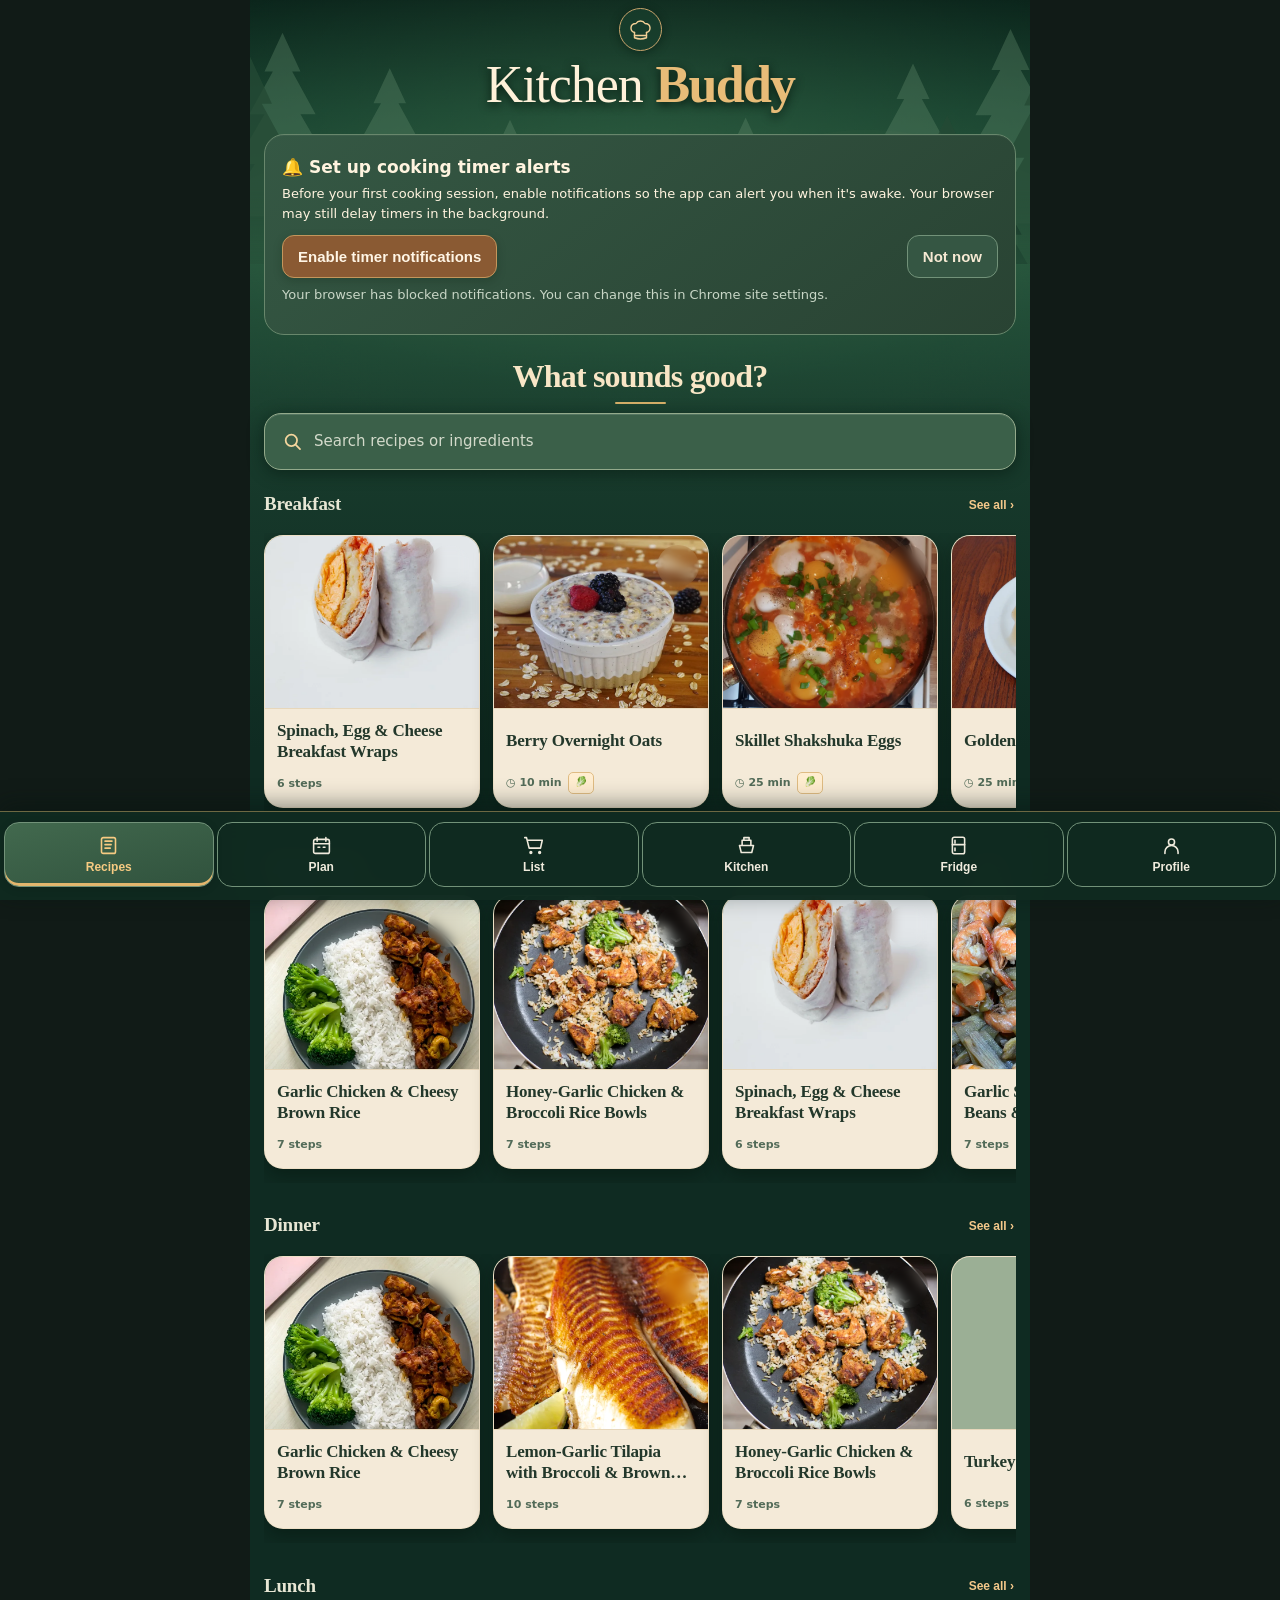
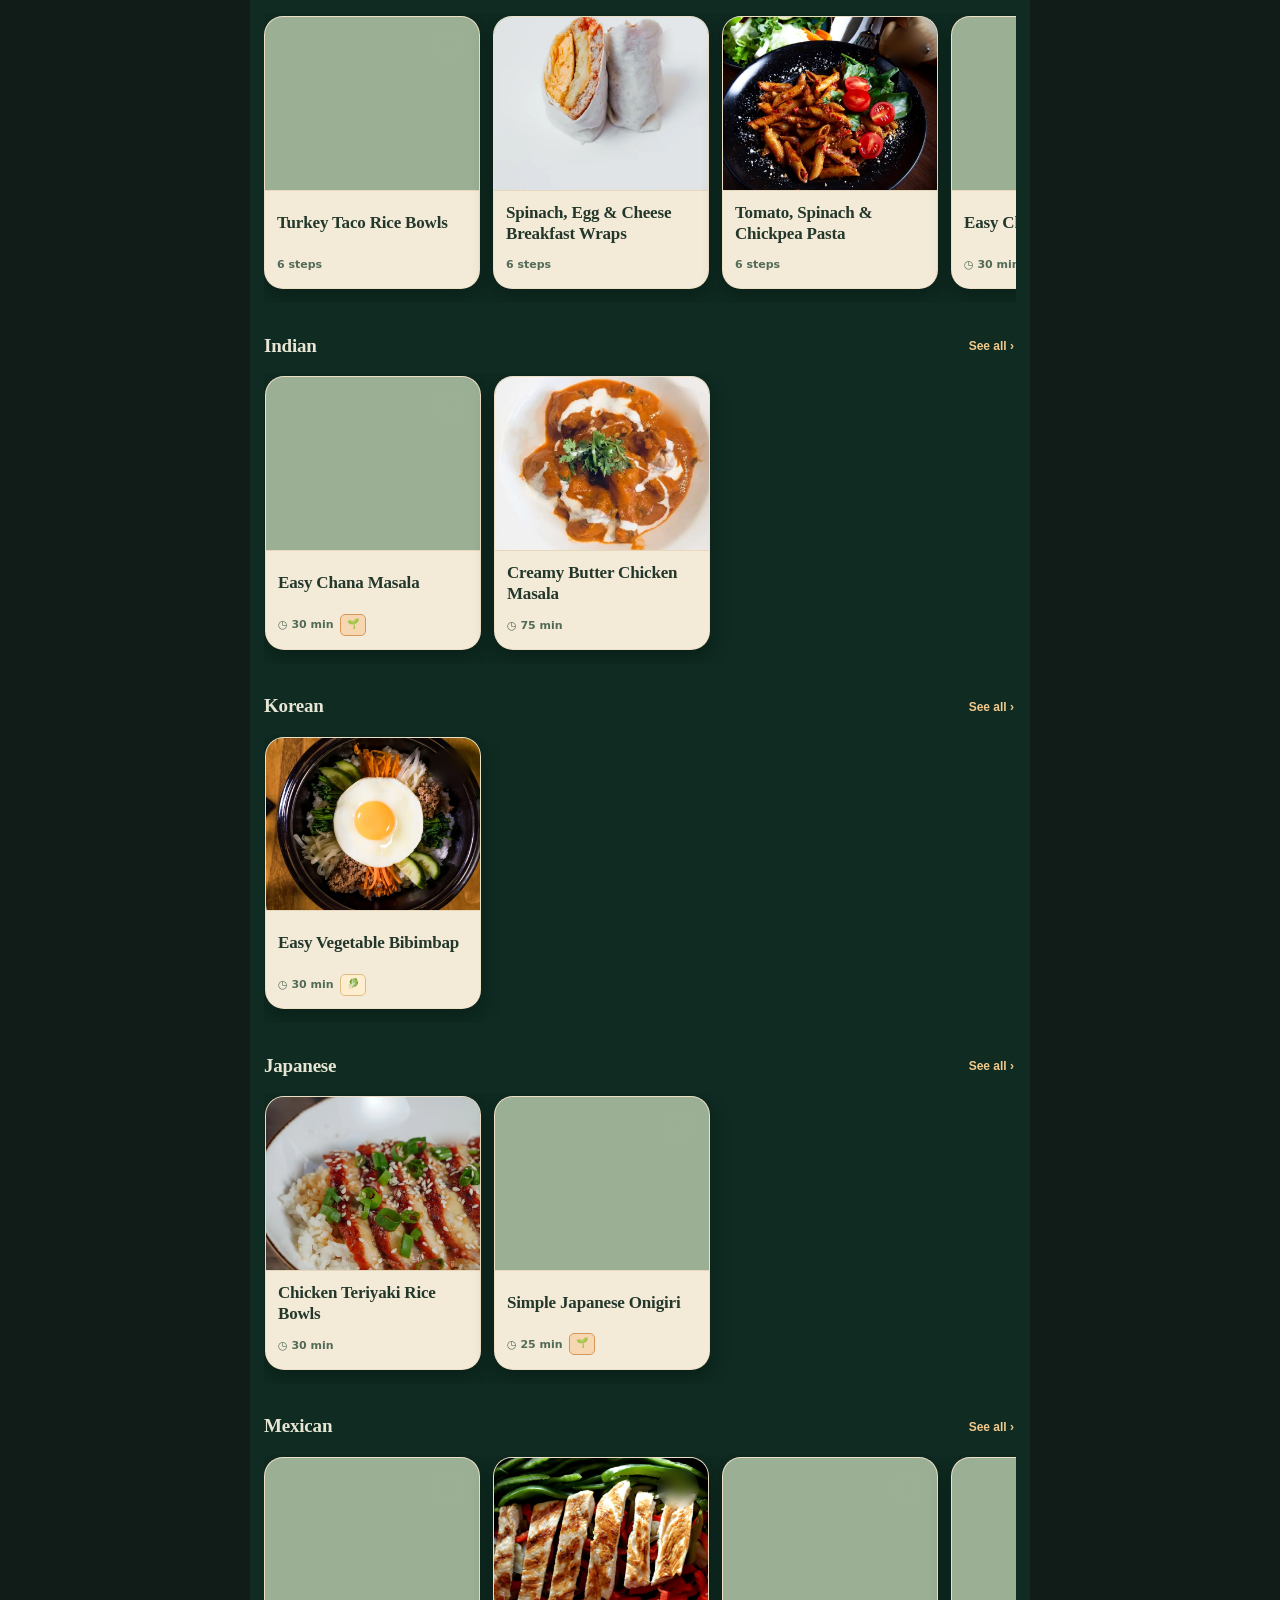
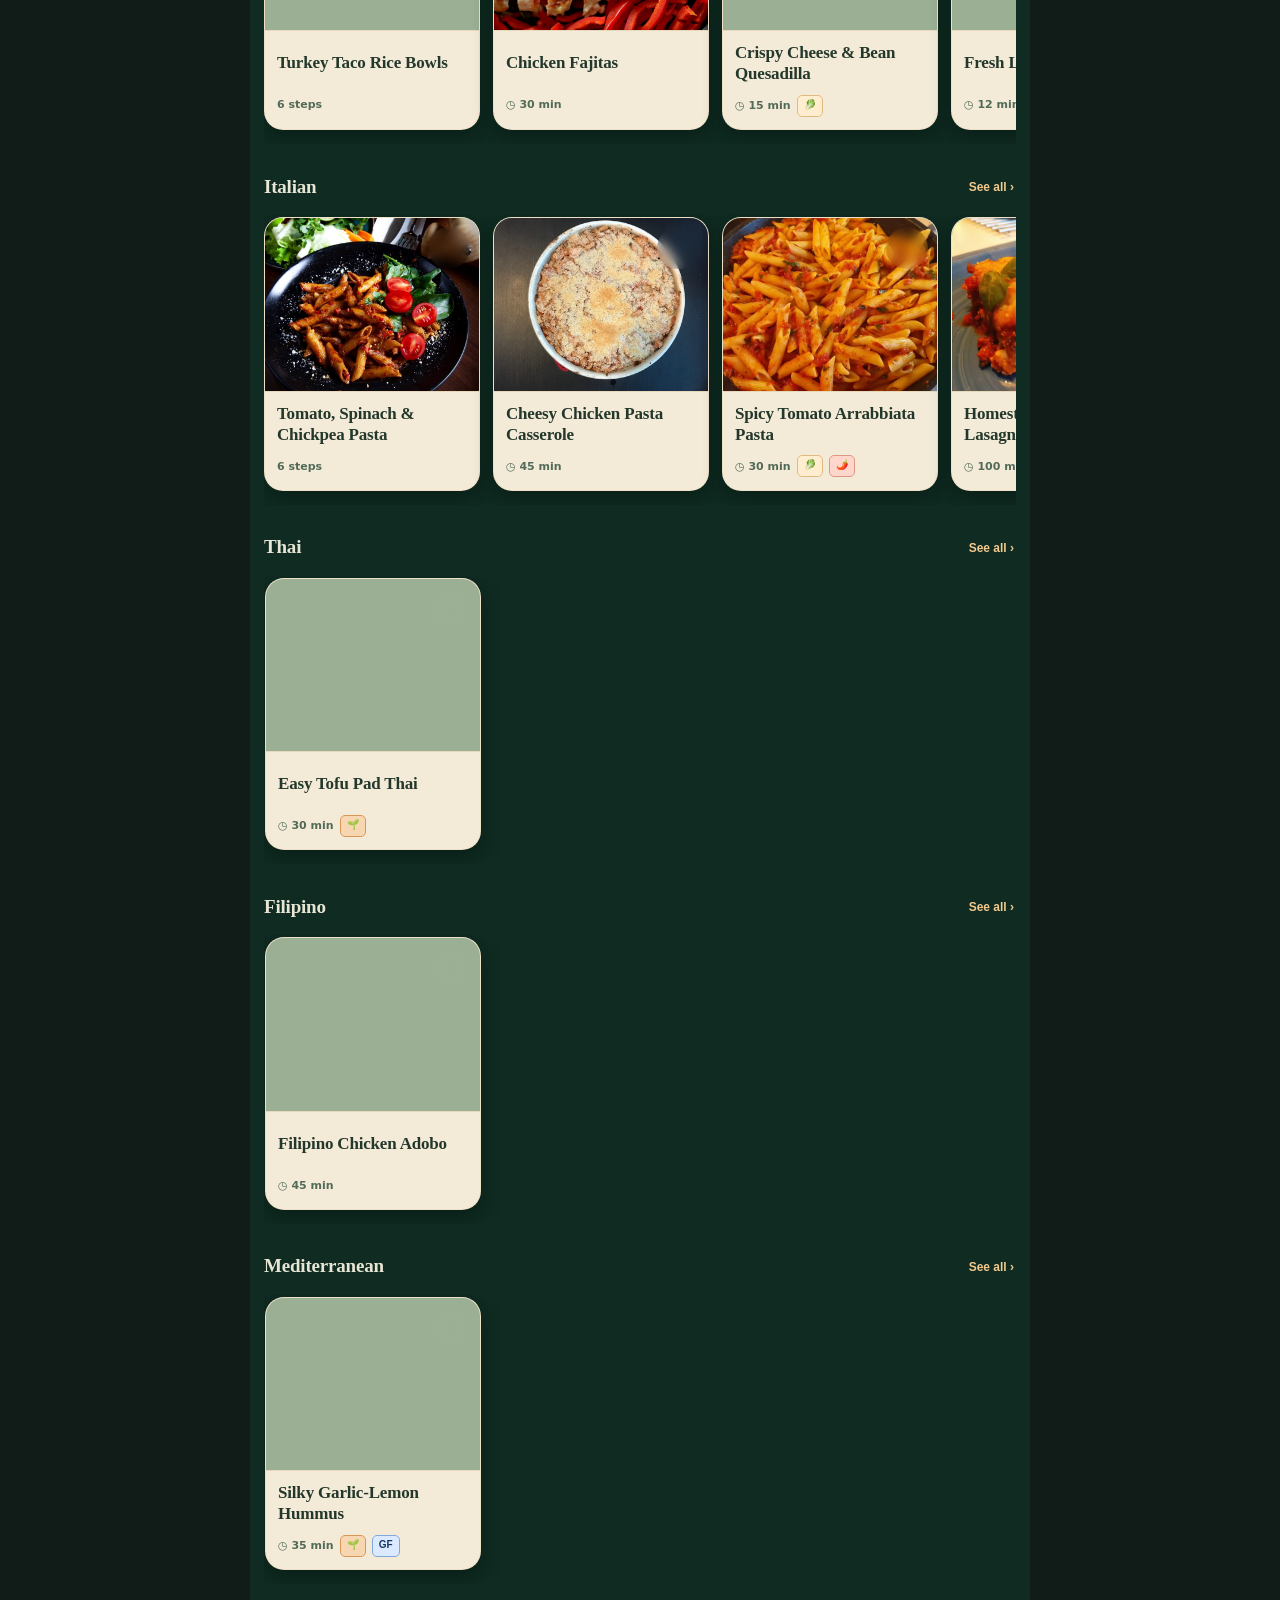
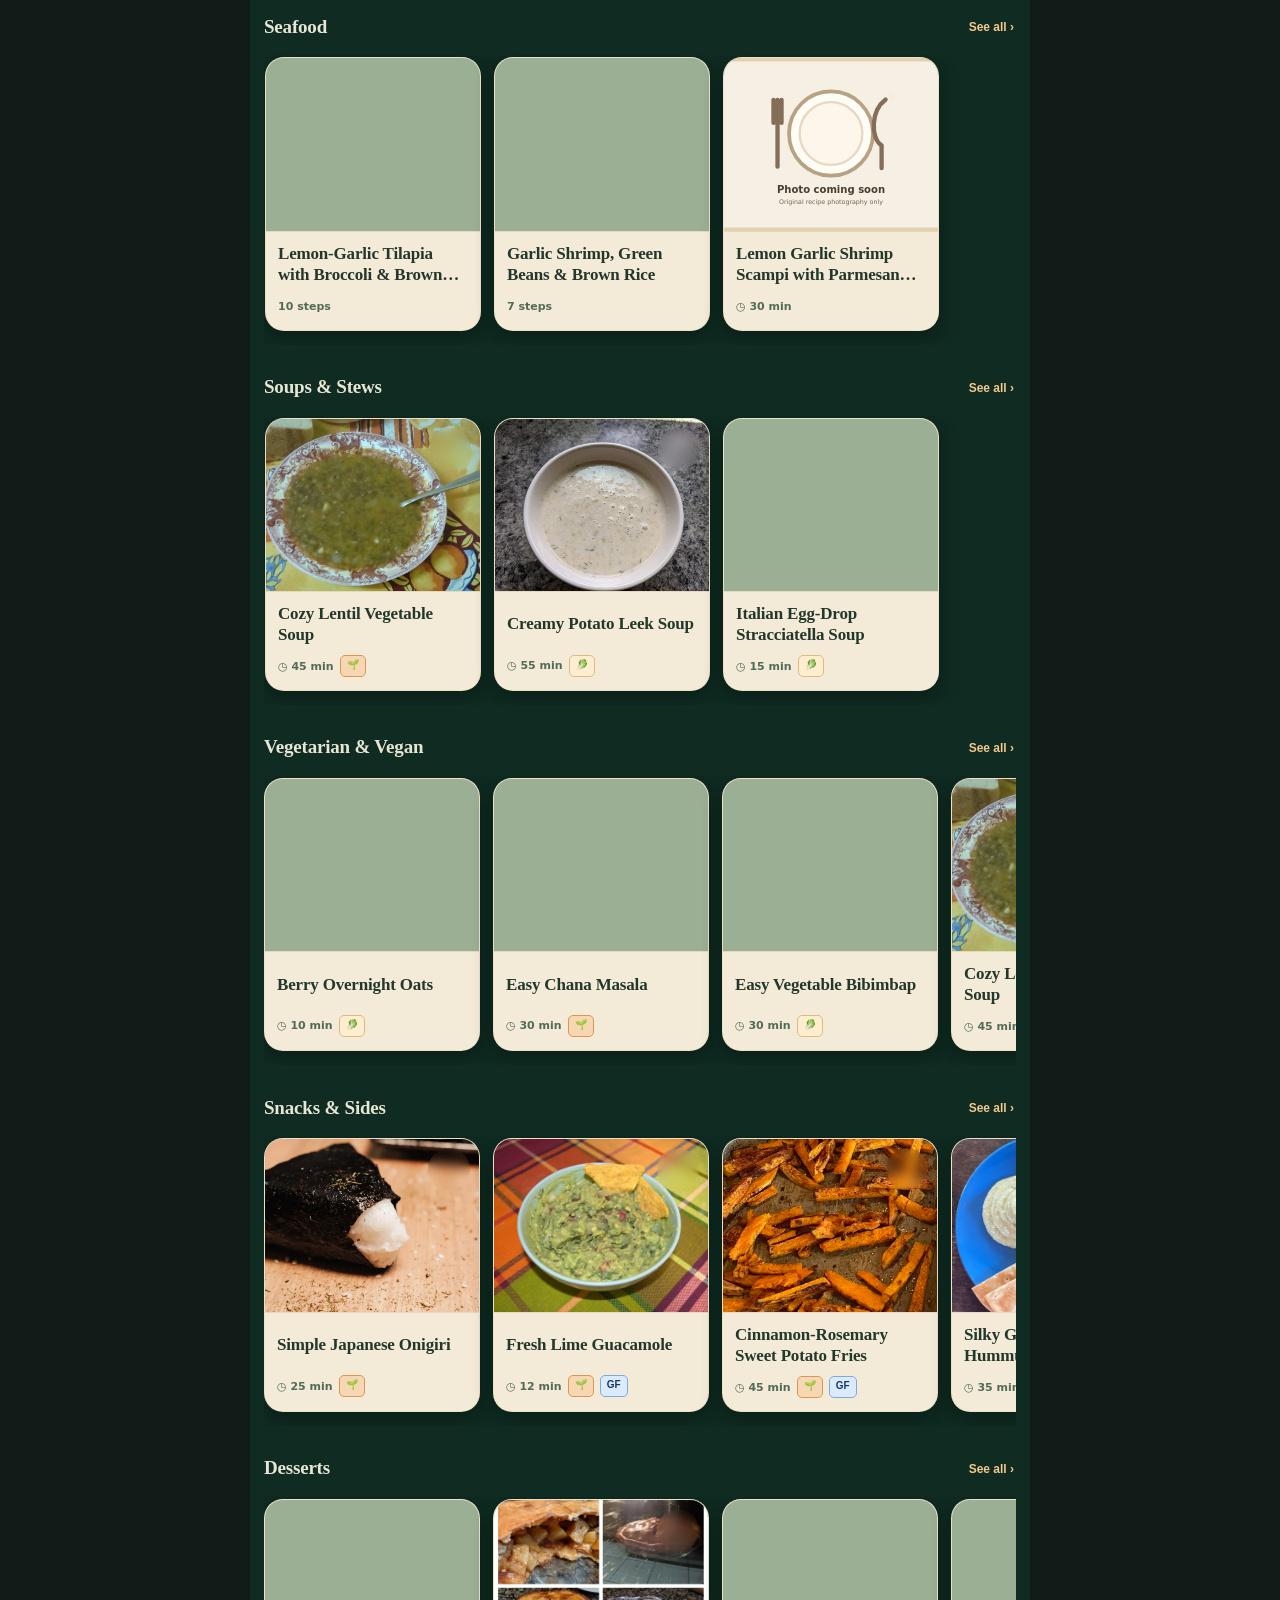
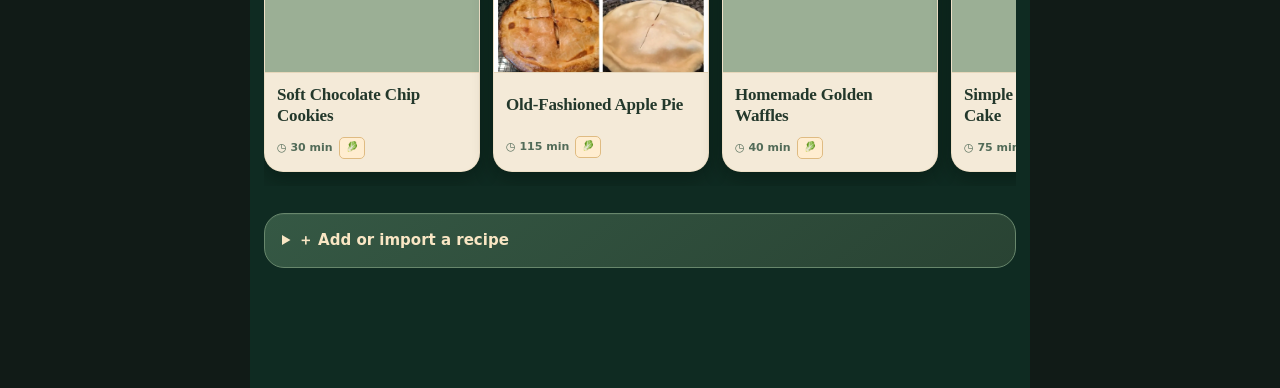
==== index.html @ 445c8a8b "Load updated recipe visibility logic with fresh asset version" ====
<!doctype html><html lang="en"><head><meta charset="utf-8"><meta name="viewport" content="width=device-width,initial-scale=1"><meta name="theme-color" content="#0f2b22"><title>Kitchen Buddy — Forest Cabin</title><link rel="manifest" href="./manifest.webmanifest"><link rel="icon" href="./icon.svg" type="image/svg+xml"><meta name="apple-mobile-web-app-capable" content="yes"><meta name="apple-mobile-web-app-status-bar-style" content="black-translucent"><style>
:root{font-family:system-ui,-apple-system,sans-serif;color:#f2f6f1;background:#111b17}*{box-sizing:border-box}body{margin:0;max-width:780px;margin-inline:auto;padding:14px 14px 95px}h1{font-size:25px;margin:6px 0}h2{font-size:21px}h3{font-size:17px;margin:5px 0}p{line-height:1.5}.muted{color:#b5c4b8}.small{font-size:13px}.panel{background:#1d2b24;border:1px solid #35473a;border-radius:17px;padding:17px;margin:12px 0}.row{display:flex;gap:10px;align-items:center;justify-content:space-between}.wrap{flex-wrap:wrap}.btn{border:0;border-radius:12px;background:#b5e5a7;color:#162418;padding:12px 15px;font-weight:750;font-size:15px;cursor:pointer}.btn.secondary{background:#34483a;color:#f1f5f0}.btn.danger{background:#663c3c;color:white}.btn:disabled{opacity:.4}input,textarea,select{background:#142019;border:1px solid #536558;border-radius:10px;padding:11px;color:white;font:inherit;max-width:100%;width:100%}textarea{min-height:130px}label{display:block;margin:12px 0 5px}.tabs{display:flex;gap:7px;position:fixed;bottom:0;left:0;right:0;justify-content:center;background:#111b17;padding:10px 8px 15px;border-top:1px solid #35473a;z-index:3}.tabs button{font-size:13px;flex:1;max-width:180px;padding:12px 5px}.active{outline:2px solid #c9f3bc}.hide{display:none}.timer{font-size:clamp(52px,16vw,92px);font-weight:800;text-align:center;font-variant-numeric:tabular-nums;margin:8px 0}.step{white-space:pre-wrap;font-size:19px;line-height:1.55}.pill{background:#33473b;border-radius:99px;padding:5px 9px;font-size:12px}.recipe{cursor:pointer}.recipe:hover{border-color:#b5e5a7}.progress{height:7px;background:#3b5141;border-radius:10px;overflow:hidden}.progress div{height:100%;background:#b5e5a7;transition:width .2s}ul{padding-left:22px}li{margin:7px 0}.toast{position:fixed;bottom:80px;left:10%;right:10%;background:#d8f5cf;color:#142019;padding:12px;border-radius:12px;text-align:center;z-index:9;display:none}.notice{border-left:3px solid #e6c583;padding-left:12px}.icon{font-size:28px}button{touch-action:manipulation}
.cards{display:grid;grid-template-columns:repeat(2,minmax(0,1fr));gap:10px}.mealcard{background:#1d2b24;border:1px solid #35473a;border-radius:15px;overflow:hidden}.mealcard img{width:100%;height:125px;object-fit:cover;background:#304c3b}.mealbody{padding:10px}.mealbody h3{font-size:15px;min-height:38px}.heart{font-size:25px;background:transparent;border:0;color:#ffa2a2}.mini{padding:8px;font-size:12px}.actions{display:flex;gap:5px;flex-wrap:wrap}.filters{display:flex;gap:5px;flex-wrap:wrap;margin:12px 0}.filters button{padding:9px;font-size:12px}.item{padding:12px 0;border-bottom:1px solid #35473a}.tag{font-size:12px;color:#b5c4b8}.alert-setup{border:1px solid #b5e5a7;background:#243729}.alert-setup p{margin:7px 0 12px}.alarm-settings{display:flex;gap:8px;align-items:end;flex-wrap:wrap}.alarm-settings label{flex:1;min-width:145px;margin:0}.alarm-settings select{margin-top:6px}.timer-tools-info{line-height:1.45}.alarmbanner{position:fixed;bottom:83px;left:max(9px,calc((100vw - 780px)/2));right:max(9px,calc((100vw - 780px)/2));background:#f3e3b6;color:#1e2b20;padding:13px;border:2px solid #ba8b31;border-radius:14px;z-index:8;box-shadow:0 5px 28px #0008;align-items:center;justify-content:space-between;gap:12px}.alarmbanner:not(.hide){display:flex}.alarmbanner p{margin:4px 0;font-size:13px}.alarmbanner strong{font-size:17px}.alarmstop{background:#20382b;color:#fff;min-width:130px;min-height:52px;font-size:17px}

/* v1.6 visual preview — styled without modifying saved data or timer code */
:root{--peach:#fbd9ac;--mint:#b5e5a7}
body{background:radial-gradient(ellipse at 30% -210px,#31573c 0,transparent 440px),#111b17;padding-bottom:calc(100px + env(safe-area-inset-bottom))}
header{margin-bottom:8px}header h1{letter-spacing:-.7px}header .pill{font-size:11px;max-width:155px;text-align:center}
.eyebrow{font-size:11px;letter-spacing:1.55px;font-weight:800;color:var(--peach)}
.library-intro{padding:10px 4px 2px}.library-intro h2{font-size:clamp(25px,6vw,32px);margin:7px 0;line-height:1.15;letter-spacing:-.6px}.library-intro p{margin:8px 0 14px}
.filters{gap:8px;overflow-x:auto;white-space:nowrap;flex-wrap:nowrap;scrollbar-width:none}.filters button{flex:none;border-radius:30px;min-height:42px;padding:9px 15px;border:1px solid #516957}
.cards{gap:12px}.mealcard{border-radius:18px;background:#22362a;box-shadow:0 5px 20px #0004}.mealcard img{height:160px}.mealbody{padding:12px}.mealbody h3{font-size:16px}.mealbody .actions{gap:7px}.mealbody .actions .btn{min-height:39px}
.import-panel{margin:20px 0;border-style:dashed}.import-panel summary{font-size:15px;cursor:pointer;font-weight:800}.import-inner{padding-top:9px}
.cook-heading{margin:10px 0 14px}.cook-heading h2{margin:5px 0;font-size:21px}.cook-heading .btn{font-size:13px;white-space:nowrap}
.step-panel{background:linear-gradient(145deg,#2b4536,#1b2c23 76%);border-color:#516b54;padding:19px;box-shadow:0 10px 24px #0003}.step-panel h3{font-size:clamp(22px,5.7vw,28px);line-height:1.25;margin:19px 0 10px;color:#fff3d8}.step{font-size:clamp(17px,4.5vw,19px);line-height:1.6}
#stepNumber{background:var(--mint);color:#203a28;font-weight:800;padding:7px 10px}.progress{height:6px;margin:14px 0;background:#435e49}.progress div{background:linear-gradient(90deg,#b5e5a7,#f8d8a7)}
.timer-face{background:#13251c;border:1px solid #3e5947;border-radius:17px;margin:16px 0 12px;padding:12px;text-align:center}.timer{margin:0;font-size:clamp(50px,13vw,76px);color:#ffe1b4;line-height:1.15}.timer-face p{margin:7px 0 1px}
.timer-actions{display:grid;grid-template-columns:1.4fr 1fr;gap:7px}.timer-actions .btn{min-height:46px;padding:8px 10px;font-size:13px}
.timer-settings{padding:0;margin:12px 0;overflow:hidden}.timer-settings summary{padding:16px;font-weight:750;cursor:pointer}.timer-settings summary::after{content:'⌄';float:right}.settings-inner{padding:0 16px 16px}
.cook-nav{position:sticky;bottom:calc(83px + env(safe-area-inset-bottom));z-index:2;padding:9px;border:1px solid #587259;background:#1a3328f0;backdrop-filter:blur(14px);border-radius:16px;margin:14px 0;box-shadow:0 6px 19px #0005}
.cook-nav .btn{flex:1;min-height:53px}.cook-nav #nextBtn{flex:1.6;font-size:15px}
.tabs{background:#14271eea;backdrop-filter:blur(14px);padding-bottom:calc(10px + env(safe-area-inset-bottom))}.tabs button{background:transparent!important;min-height:53px;border-radius:13px}.tabs button.active{outline:none;background:#3d5b42!important}
button:focus-visible,summary:focus-visible{outline:3px solid var(--peach);outline-offset:2px}
@media(min-width:600px){.cards{grid-template-columns:repeat(3,minmax(0,1fr))}}

#recipeSearch{height:50px;background:#213729;border:1px solid #4c6851;border-radius:15px;padding:13px 14px;margin:4px 0 13px}
.filters button.selected{background:#b5e5a7!important;color:#1a3121!important;border-color:#b5e5a7}
#recipeCount{font-weight:750;margin:0 4px 10px;font-size:12px}
.mealcard{display:flex;flex-direction:column;min-width:0;overflow:hidden}.photo-wrap{position:relative;aspect-ratio:4/3;background:#385440}.photo-open{border:0;display:block;padding:0;width:100%;height:100%;background:transparent;cursor:pointer}
.photo-open img{width:100%;height:100%;object-fit:cover;display:block}.photo-wrap .heart{position:absolute;right:8px;top:8px;border:1px solid #ffffff5c;width:39px;height:39px;border-radius:50%;background:#172d20c8;color:#fff;display:grid;place-items:center;cursor:pointer}
.photo-wrap .heart.saved{color:#ffaaaa}.meal-tag{position:absolute;bottom:8px;left:8px;background:#13271adf;color:#f0f6ed;padding:5px 7px;font-weight:850;font-size:10px;border-radius:7px}
.mealbody{display:flex;flex-direction:column;flex:1;gap:8px}.meal-title{border:0;background:transparent;color:#f3f8f1;text-align:left;padding:0;cursor:pointer}.meal-title h3{font-size:16px;line-height:1.25;min-height:38px;margin:0;display:-webkit-box;-webkit-box-orient:vertical;-webkit-line-clamp:2;overflow:hidden}
.meal-desc{font-size:12px;line-height:1.4;margin:0;max-height:34px;overflow:hidden;color:#b6c8b9}.meal-meta{margin-top:auto;color:#f7d8ae;font-size:11px;font-weight:650}
.meal-actions{display:grid;grid-template-columns:1fr 1fr;gap:7px}.meal-actions .btn{min-height:37px;padding:8px 6px;font-size:12px}.meal-actions .start-cooking{grid-column:1/-1;font-size:14px;min-height:44px}
.photo-choice{cursor:pointer;display:grid;place-items:center;font-size:12px;border:1px solid #506452;background:#2f493a;border-radius:10px;min-height:37px}.photo-choice input{display:none}
@media(max-width:350px){.mealbody{padding:9px}.meal-title h3{font-size:14px}}
</style><link rel="stylesheet" href="./buddy-v2.css?v=24"><link rel="stylesheet" href="./library-rows-v2.css?v=1"><link rel="stylesheet" href="./ui-polish.css?v=7"><link rel="stylesheet" href="./forest-cabin.css?v=7"></head><body><header class="row cb-app-brand" aria-label="Kitchen Buddy"><div class="kb-brand-emblem" aria-hidden="true"><svg viewBox="0 0 36 36" fill="none" stroke="currentColor" stroke-width="1.9" stroke-linejoin="round" stroke-linecap="round"><path d="M10 22c-7-2-6-12 2-12a7 7 0 0 1 12 0c8 0 9 10 2 12"/><path d="M10 22v7c5 2 11 2 16 0v-7"/><path d="M10 26h16"/></svg></div><h1><span class="kb-brand-kitchen">Kitchen</span><span class="kb-brand-buddy">Buddy</span></h1></header><main><section id="home"><div class="panel alert-setup" id="timerSetupPanel" style="display:none">
<h3>🔔 Set up cooking timer alerts</h3><p class="small">Before your first cooking session, enable notifications so the app can alert you when it's awake. Your browser may still delay timers in the background.</p>
<div class="row wrap"><button class="btn" onclick="enableTimerNotifications()">Enable timer notifications</button><button class="btn secondary" onclick="dismissTimerSetup()">Not now</button></div>
<p class="small muted" id="timerSetupStatus"></p>
</div><div class="kb-home-tools"><div class="library-intro"><h2>What sounds good?</h2></div></div><div id="kbSearchField" class="kb-search-field"><svg class="kb-search-leading" aria-hidden="true" viewBox="0 0 24 24" fill="none" stroke="currentColor" stroke-width="2" stroke-linecap="round"><circle cx="10.7" cy="10.7" r="6.5"/><path d="m15.5 15.5 5.1 5.1"/></svg><input id="recipeSearch" type="search" oninput="renderRecipes()" placeholder="Search recipes or ingredients" aria-label="Search recipes or ingredients"></div><div id="recipeCount" class="muted small" hidden aria-hidden="true"></div><div id="recipes" class="cards"></div><details class="panel import-panel"><summary>＋ Add or import a recipe</summary><div class="import-inner"><p class="small muted">Paste recipe JSON from ChatGPT. Imported recipes are saved on this device.</p><textarea id="importText" placeholder='Paste a Cooking Buddy recipe JSON here'></textarea><button class="btn" onclick="importRecipe()">Import recipe</button><p class="small muted">You can also export your whole collection as a backup.</p><button class="btn secondary" onclick="exportData()">Export backup</button> <button class="btn secondary" onclick="document.getElementById('backupFile').click()">Restore backup</button><input id="backupFile" type="file" accept="application/json" class="hide" onchange="restoreData(event)"></div></details></section>
<section id="cook" class="hide"><div class="row cook-heading"><div><span class="eyebrow">LET'S COOK</span><h2 id="recipeTitle">Recipe</h2></div><button class="btn secondary" onclick="showTab('home')">← Recipes</button></div><div class="panel step-panel"><div class="row"><span class="pill" id="stepNumber"></span><span class="muted small" id="stepTime"></span></div><h3 id="stepTitle"></h3><p class="step" id="stepBody"></p><div class="progress"><div id="progress"></div></div><div id="timedOnly"><div class="timer-face"><div class="timer" id="timer">00:00</div><p id="timerStatus" class="muted small">Tap Start when ready</p></div><div class="timer-actions"><button class="btn" id="startBtn" onclick="toggleTimer()">▶ Start</button><button class="btn secondary" onclick="openFloatingTimer()">▣ Float</button><button class="btn secondary" onclick="resetTimer()">↻ Reset</button><button class="btn secondary" onclick="skipTimer()">Skip</button></div></div></div><details class="panel timer-settings" id="timerTools"><summary>⚙️ Timer sounds & notifications</summary><div class="settings-inner">
<div class="alarm-settings"><label class="small">When timer finishes<select id="alarmSound" onchange="setTimerSound(this.value)">
<option value="chime">🎵 Repeating chime (recommended)</option><option value="bell">🔔 Noticeable bell</option><option value="cub">🐻 Silly bear growl (beta)</option><option value="silent">🔕 Silent / vibration</option>
</select></label><button class="btn secondary" onclick="previewTimerSound()">▶ Test sound</button></div>
<div class="row wrap" style="margin-top:12px"><button class="btn secondary" onclick="enableTimerNotifications()">🔔 Enable notifications</button></div>
<p class="small muted timer-tools-info" id="timerFeatureStatus">When the timer ends, the sound and vibration repeat until you tap Stop alarm (while this page can run). Pinch the floating window smaller on Samsung. Sound may interact with other audio apps.</p>
<p class="small notice">Phones can suspend web timers. Use your Clock app as backup for critical cooking times.</p></div></details><div class="row cook-nav"><button class="btn secondary" onclick="changeStep(-1)">← Back</button><button class="btn" onclick="changeStep(1)" id="nextBtn">Next step →</button></div><details class="panel"><summary>🥕 Ingredients and amounts</summary><ul id="ingredients"></ul></details><p class="small muted">Timers use the clock and catch up when you return to this tab. Keep the app open for the most reliable sound alerts; phone background restrictions can silence alerts.</p></section>
<section id="shopping" class="hide"><h2>🛒 Shopping & Kitchen</h2><div class="panel"><h3>📅 Planned meals</h3><p class="small muted">Select Plan meal on a recipe to combine ingredients and subtract kitchen inventory.</p><div id="plannedMeals"></div></div><div class="panel"><h3>Shopping list</h3><p class="small muted">Tap Bought to add groceries to kitchen inventory.</p><div id="shoppingItems"></div><label>New item<input id="shopName" placeholder="Brown rice"></label><label>Quantity<input id="shopQty" type="number" min="0.01" step="any" value="1"></label><label>Unit<input id="shopUnit" placeholder="cups dry"></label><button class="btn" onclick="addShopManual()">Add to list</button></div><div class="panel"><h3>📦 Kitchen inventory</h3><div id="inventoryItems"></div></div></section><section id="fridge" class="hide"><h2>🧊 My Fridge</h2><div class="panel"><h3>Add leftovers</h3><label>Food name<input id="foodName" placeholder="Cooked brown rice"></label><label>Date cooked / refrigerated<input id="foodDate" type="date"></label><label>Recommended use-within (days)<input id="foodDays" type="number" min="1" max="30" value="3"></label><label>Notes (optional)<input id="foodNotes" placeholder="About ½ cup"></label><button class="btn" onclick="addFood()">Save leftovers</button><p class="small muted notice">Dates are reminders, not guarantees of safety. Refrigerate promptly at 40°F / 4°C or below. Most cooked leftovers keep 3–4 days; use a shorter window when appropriate. Reheat rice thoroughly.</p></div><div id="foods"></div></section><section id="settings" class="hide"><h2>⚙️ About Cooking Buddy</h2><div class="panel"><p>Built for quick, detailed cooking instructions and a simple food inventory.</p><p>Everything is saved locally in this browser. Clearing browser storage may delete recipes and leftovers, so export backups regularly.</p><p>For new recipes, ask ChatGPT: <strong>“Make this into Cooking Buddy recipe JSON with ingredients and timed steps.”</strong> Then paste it into the import box.</p><p>Timer alerts require your phone to allow sound and may not fire while the browser is suspended. This app doesn't connect directly to your ChatGPT conversation.</p></div></section></main><nav class="tabs"><button class="btn secondary" data-tab="home" onclick="showTab('home')">📖 Recipes</button><button class="btn secondary" data-tab="cook" onclick="showTab('cook')">⏱️ Cook</button><button class="btn secondary" data-tab="shopping" onclick="showTab('shopping')">🛒 Shop</button><button class="btn secondary" data-tab="fridge" onclick="showTab('fridge')">🧊 Fridge</button><button class="btn secondary" data-tab="settings" onclick="showTab('settings')">⚙️ Info</button></nav><div class="alarmbanner hide" id="alarmBanner" role="alert" aria-live="assertive"><div><strong>⏰ Cooking timer is done!</strong><p id="alarmBannerMessage">Your timer finished. Check your food.</p></div><button class="btn alarmstop" id="alarmStopBtn" onclick="acknowledgeAlarm()">■ Stop alarm</button></div><div id="toast" class="toast" role="status"></div><script>
const starter={id:'garlic-chicken-rice',name:'Garlic Chicken & Cheesy Brown Rice',description:'Our first dinner ❤️ • precooked chicken • about 15 minutes',ingredients:['4–6 oz precooked grilled chicken strips','1–2 cups frozen broccoli','½–¾ cup cooked brown rice (microwave rice is fine)','2 tbsp shredded cheese','1 tsp unsalted butter','2 tbsp water','¼ tsp garlic powder','¼ tsp paprika','Pinch of black pepper'],steps:[{title:'Get everything ready',body:'Put the precooked chicken, frozen broccoli, rice, cheese, butter, seasonings, skillet, lid, and measuring spoons on the counter. Wash your hands. If using raw chicken instead, this recipe needs different cooking instructions.',seconds:0},{title:'Steam the broccoli',body:'Put 1–2 cups of frozen broccoli in the skillet. Add 2 tablespoons water. Cover with a lid and set the stove to medium heat. Steam for about 4–5 minutes until hot and fork-tender. Check and add a splash of water if the pan dries out.',seconds:300},{title:'Warm and season the chicken',body:'Remove the lid carefully (watch for steam). Add 4–6 oz precooked chicken strips, 1 teaspoon unsalted butter, ¼ teaspoon garlic powder, ¼ teaspoon paprika, and a pinch of black pepper. Stir over medium heat until the chicken is steaming hot throughout, about 2–3 minutes.',seconds:180},{title:'Prepare the brown rice',body:'Microwave the brown rice according to the package directions, including any venting instructions. Measure out ½–¾ cup cooked rice. Put unused cooked rice in the refrigerator promptly; ideally cool it quickly in a shallow container.',seconds:0},{title:'Mix the rice into the skillet',body:'Turn the heat to low. Add the hot cooked brown rice to the chicken and broccoli. Stir gently for about 1 minute so everything is evenly mixed and hot.',seconds:60},{title:'Melt the cheese',body:'Sprinkle 2 tablespoons shredded cheese over the skillet. Turn off the burner, cover the pan, and let the cheese melt for 30–60 seconds. Remove the lid and check the cheese.',seconds:60},{title:'Serve and store leftovers',body:'Serve your dinner and enjoy! Refrigerate leftovers promptly in shallow containers, preferably within 1 hour for rice. For refrigerated cooked leftovers, plan to eat within 3–4 days, or freeze. Add them in the My Fridge tab.',seconds:0}]};
const tilapiaRecipe={"id":"lemon-garlic-tilapia-broccoli-rice","name":"Lemon-Garlic Tilapia with Broccoli & Brown Rice","description":"Simple fish dinner 🐟 • 2 servings • about 25 min after thawing","ingredients":["2 plain tilapia fillets (about 12 oz total), thawed if frozen","2 cups frozen broccoli florets","1 cup cooked brown rice (microwave pouch is fine)","1 lemon (about 2 tbsp juice)","1 tbsp olive oil or other cooking oil","1 tsp unsalted butter (optional)","½ tsp garlic powder","¼ tsp paprika","⅛ tsp black pepper","Small pinch of salt (optional)","2 tbsp water for steaming the broccoli"],"items":[{"name":"plain tilapia fillets","qty":12,"unit":"oz"},{"name":"frozen broccoli","qty":2,"unit":"cup"},{"name":"cooked brown rice","qty":1,"unit":"cup"},{"name":"lemon","qty":1,"unit":"each"},{"name":"olive oil","qty":1,"unit":"tbsp"},{"name":"unsalted butter","qty":1,"unit":"tsp"},{"name":"garlic powder","qty":0.5,"unit":"tsp"},{"name":"paprika","qty":0.25,"unit":"tsp"},{"name":"black pepper","qty":0.125,"unit":"tsp"},{"name":"salt","qty":0.0625,"unit":"tsp"}],"steps":[{"title":"Thaw the tilapia safely","body":"If the fillets are frozen, thaw in the refrigerator according to package directions before cooking. For a faster option, follow the package's cold-water thawing instructions. If individually vacuum-sealed, follow the package instructions about opening or removing the packaging before thawing. Never leave fish out on the counter to thaw. Thawing time is not included in the 25-minute cooking estimate.","seconds":0},{"title":"Set out your ingredients","body":"Wash your hands. Put the thawed tilapia, broccoli, microwave brown rice, lemon, oil, seasonings, butter, a skillet with a lid, and a plate on the counter. Pat the fillets dry with a paper towel. Wash hands, utensils, and any surfaces that touch raw fish.","seconds":0},{"title":"Steam the broccoli","body":"Put 2 cups frozen broccoli and 2 tablespoons water in your skillet. Cover with a lid and cook on medium heat for about 4–5 minutes. Lift the lid away from your face to avoid steam. The broccoli should be hot and fork-tender. Transfer to a clean plate and cover loosely to keep warm; wipe the skillet if needed.","seconds":300},{"title":"Heat the brown rice","body":"Microwave the brown rice according to the package directions, including any venting instructions. Measure out 1 cup cooked rice for the meal. Keep it covered and warm. Refrigerate extra cooked rice promptly.","seconds":0},{"title":"Season the fish","body":"Sprinkle both sides of the thawed tilapia with ½ teaspoon garlic powder, ¼ teaspoon paprika, ⅛ teaspoon black pepper, and a little salt if you like. Squeeze half the lemon over the fillets; save the other half for finishing.","seconds":0},{"title":"Heat the skillet","body":"Set the empty skillet over medium heat. Add 1 tablespoon oil and let it warm for about 30 seconds. The oil should shimmer gently, not smoke. Lay the fish in the pan away from you to avoid splashing.","seconds":0},{"title":"Cook the first side","body":"Cook the tilapia over medium heat without moving it for about 3–4 minutes. Use a spatula to gently lift an edge; it should release without tearing when ready. Thicker pieces may need longer. This timer is only a guide.","seconds":240},{"title":"Flip and finish the fish","body":"Carefully flip each fillet once. Cook the other side for about 3–4 minutes. Check the thickest part with a food thermometer: fish must reach 145°F (63°C). If it is under 145°F, cook another 1–2 minutes and recheck. Fully cooked fish is opaque and separates easily with a fork; use the thermometer when possible.","seconds":240},{"title":"Finish with lemon and butter","body":"Move the cooked fish onto a clean plate (not the plate that held raw fish). Turn the heat to low or off. Add 1 teaspoon butter, if using, and squeeze in the remaining lemon juice. Stir in the warm skillet for about 30–60 seconds, then spoon over the fish.","seconds":60},{"title":"Plate dinner and store leftovers","body":"Put half the rice and broccoli on each plate. Add a tilapia fillet and a little lemon sauce. Enjoy! Refrigerate leftovers promptly in shallow containers, within 2 hours of cooking (within 1 hour if above 90°F outside). Eat refrigerated cooked fish within 3–4 days; keep cooked rice chilled promptly. Use My Fridge to track them.","seconds":0}],"recipeVersion":3};const timerTestRecipe={"id":"mochis-five-second-timer-test","name":"Mochi's 5-Second Kitchen Test 🐱","description":"🧪 Test only • 5 seconds • no ingredients, cooking, or shopping required","ingredients":["No groceries required! 🐾","This is a timer test—not a real cooking recipe."],"steps":[{"title":"🐻 Wake the tiny bear!","body":"Set your timer sound to Cute bear roar, then tap ▶ Start. Wait five seconds. Did you hear the roar? If you want, open the floating timer and switch to another app, then try again. Android may delay sounds and notifications in the background.","seconds":5},{"title":"Check the result","body":"Did you hear a cute roar, bell or chime? Did the notification appear? Did the floating countdown keep updating? Tell Babycakes what worked and what didn't! This recipe is just for testing, so there is nothing to cook.","seconds":0}]};const testKitchenRecipes=[{"id":"easy-honey-garlic-chicken-broccoli-rice","name":"Honey-Garlic Chicken & Broccoli Rice Bowls","description":"Easy skillet dinner 🍯 • 2 servings • about 25–30 min","servings":2,"category":"Dinner","photoIsIllustrative":true,"photo":"https://images.pexels.com/photos/105588/pexels-photo-105588.jpeg?auto=compress&cs=tinysrgb&w=850","photoCredit":"Keegan Evans / Pexels","photoSource":"https://www.pexels.com/photo/white-rice-chicken-and-broccoli-on-black-non-stick-pan-105588/","ingredients":["12 oz boneless skinless chicken breast, cut into 1-inch pieces","2 cups frozen broccoli","1 cup cooked brown rice, such as microwave rice","1 tbsp soy sauce","1 tbsp honey","1 tsp rice vinegar","1 tbsp olive oil","½ tsp garlic powder","1 tbsp water"],"items":[{"name":"boneless skinless chicken breast","qty":12,"unit":"oz"},{"name":"frozen broccoli","qty":2,"unit":"cup"},{"name":"cooked brown rice","qty":1,"unit":"cup"},{"name":"soy sauce","qty":1,"unit":"tbsp"},{"name":"honey","qty":1,"unit":"tbsp"},{"name":"rice vinegar","qty":1,"unit":"tsp"},{"name":"olive oil","qty":1,"unit":"tbsp"},{"name":"garlic powder","qty":0.5,"unit":"tsp"}],"steps":[{"title":"Prepare your workspace","body":"Wash your hands. Get a cutting board, knife, skillet, spatula, small bowl and food thermometer ready. Keep raw chicken away from rice and vegetables. Cut the chicken into roughly 1-inch pieces, then wash hands and clean surfaces.","seconds":0},{"title":"Mix the sweet garlic sauce","body":"In a small bowl, stir together 1 tablespoon soy sauce, 1 tablespoon honey, 1 teaspoon rice vinegar, ½ teaspoon garlic powder and 1 tablespoon water. Set this beside the stove.","seconds":0},{"title":"Get broccoli steaming","body":"Put the frozen broccoli in a covered microwave-safe bowl with a splash of water; cook according to its package instructions until steaming hot and tender. Start the chicken while it cooks. Use a clean fork for the broccoli.","seconds":0},{"title":"Cook the chicken pieces","body":"Heat 1 tablespoon olive oil in a skillet over medium heat. Add chicken in one layer. Cook about 5–7 minutes, turning the pieces so all sides brown. Check the largest piece with a food thermometer: chicken must reach 165°F (74°C). Continue cooking and checking if needed.","seconds":420},{"title":"Coat in honey-garlic sauce","body":"Turn the heat down to medium-low. Pour the sauce over the cooked chicken. Stir for 1–2 minutes until glossy and heated through. Honey can burn quickly, so keep stirring and lower the heat if it sizzles too hard.","seconds":120},{"title":"Warm the rice","body":"Heat the precooked brown rice according to its package instructions. Measure 1 cup for the meal and keep it covered until serving. Refrigerate extra cooked rice promptly.","seconds":0},{"title":"Assemble two bowls","body":"Divide warm rice and broccoli between two bowls. Top with honey-garlic chicken and any sauce left in the skillet. Refrigerate leftovers promptly, within 2 hours.","seconds":0}],"recipeVersion":1},{"id":"easy-turkey-taco-rice-bowls","name":"Turkey Taco Rice Bowls","description":"Flavorful taco bowls 🌮 • 2 servings • about 25 min","servings":2,"category":"Dinner","photoIsIllustrative":true,"photo":"https://images.pexels.com/photos/8363975/pexels-photo-8363975.jpeg?auto=compress&cs=tinysrgb&w=850","photoCredit":"Cecilia Cavazos / Pexels","photoSource":"https://www.pexels.com/photo/choice-of-healthy-food-8363975/","ingredients":["12 oz raw ground turkey","1 bell pepper, diced","½ cup drained canned black beans","½ cup frozen corn","1 cup cooked brown rice","½ cup salsa","¼ cup shredded cheese","1 tbsp taco seasoning","1 tsp olive oil"],"items":[{"name":"ground turkey","qty":12,"unit":"oz"},{"name":"bell pepper","qty":1,"unit":"each"},{"name":"black beans","qty":0.5,"unit":"cup"},{"name":"frozen corn","qty":0.5,"unit":"cup"},{"name":"cooked brown rice","qty":1,"unit":"cup"},{"name":"salsa","qty":0.5,"unit":"cup"},{"name":"shredded cheese","qty":0.25,"unit":"cup"},{"name":"taco seasoning","qty":1,"unit":"tbsp"},{"name":"olive oil","qty":1,"unit":"tsp"}],"steps":[{"title":"Prepare bowls and toppings","body":"Get out a skillet, spatula, can opener, strainer, knife and two bowls. Dice the bell pepper, drain and rinse black beans, and measure the corn, salsa, rice and cheese.","seconds":0},{"title":"Heat your rice","body":"Warm the precooked brown rice following its package directions. Use 1 cup total for two bowls. Keep warm while you cook the turkey.","seconds":0},{"title":"Brown the ground turkey","body":"Warm 1 teaspoon olive oil in a skillet over medium heat. Add 12 oz ground turkey and the diced pepper. Break the turkey into small pieces and cook for roughly 7–9 minutes, stirring frequently. The turkey must reach 165°F (74°C) throughout.","seconds":540},{"title":"Add taco flavor","body":"Sprinkle 1 tablespoon taco seasoning over the fully cooked turkey. Add 2 tablespoons water and stir for 1–2 minutes, until the mixture smells fragrant and coats the meat.","seconds":120},{"title":"Warm the beans and corn","body":"Stir in ½ cup black beans and ½ cup frozen corn. Cook about 3–4 minutes until piping hot, stirring so nothing sticks.","seconds":240},{"title":"Build your taco bowls","body":"Divide rice and turkey mixture between two bowls. Spoon ¼ cup salsa over each serving, then divide the shredded cheese between them. Refrigerate leftovers promptly.","seconds":0}],"recipeVersion":1},{"id":"easy-sheet-pan-sausage-potatoes-peppers","name":"Sheet-Pan Sausage, Peppers & Potatoes","description":"Easy oven dinner 🍠 • 2 servings • about 40 min","servings":2,"category":"Dinner","photoIsIllustrative":true,"photo":"https://images.pexels.com/photos/37275057/pexels-photo-37275057.jpeg?auto=compress&cs=tinysrgb&w=850","photoCredit":"cami / Pexels","photoSource":"https://www.pexels.com/photo/rustic-potato-and-sausage-dish-on-checkered-cloth-37275057/","ingredients":["12 oz fully cooked chicken sausage, sliced into rounds","12 oz baby potatoes, quartered","1 bell pepper, sliced","½ yellow onion, sliced","1 tbsp olive oil","1 tsp Italian seasoning","½ tsp garlic powder","Pinch of black pepper"],"items":[{"name":"fully cooked chicken sausage","qty":12,"unit":"oz"},{"name":"baby potatoes","qty":12,"unit":"oz"},{"name":"bell pepper","qty":1,"unit":"each"},{"name":"yellow onion","qty":0.5,"unit":"each"},{"name":"olive oil","qty":1,"unit":"tbsp"},{"name":"Italian seasoning","qty":1,"unit":"tsp"},{"name":"garlic powder","qty":0.5,"unit":"tsp"},{"name":"black pepper","qty":0.125,"unit":"tsp"}],"steps":[{"title":"Preheat the oven","body":"Set the oven to 425°F (218°C). Put a sturdy rimmed baking sheet, knife, cutting board, mixing bowl and spatula on the counter. This recipe uses fully cooked sausage; raw sausage has different safety and timing requirements.","seconds":0},{"title":"Cut the vegetables","body":"Wash the potatoes and pepper. Quarter the baby potatoes into similarly sized pieces, then slice one bell pepper and half a yellow onion. Keep pieces reasonably even so they roast together.","seconds":0},{"title":"Season the sheet pan","body":"Toss the potatoes, pepper and onion with 1 tablespoon olive oil, 1 teaspoon Italian seasoning, ½ teaspoon garlic powder and a pinch of pepper. Spread in one layer; avoid piling up the vegetables.","seconds":0},{"title":"Start roasting potatoes and vegetables","body":"Roast at 425°F for 15 minutes. You can prepare and slice the fully cooked sausage while the vegetables begin to soften.","seconds":900},{"title":"Add sausage and finish roasting","body":"Carefully pull out the baking sheet. Turn the vegetables, then scatter on 12 oz sliced fully cooked chicken sausage. Return to the oven for about 12–15 minutes. The potatoes should be fork-tender and browned, and the sausage heated through. Check the package for specific reheating directions.","seconds":900},{"title":"Serve and store","body":"Divide the sausage and vegetables between two plates. Use oven mitts when handling the sheet pan. Refrigerate leftovers promptly, within 2 hours.","seconds":0}],"recipeVersion":1},{"id":"easy-spinach-egg-cheese-wraps","name":"Spinach, Egg & Cheese Breakfast Wraps","description":"Quick breakfast or dinner 🥚 • 2 wraps • about 15 min","servings":2,"category":"Dinner","photoIsIllustrative":true,"photo":"https://images.pexels.com/photos/4869465/pexels-photo-4869465.jpeg?auto=compress&cs=tinysrgb&w=850","photoCredit":"ROMAN ODINTSOV / Pexels","photoSource":"https://www.pexels.com/photo/a-close-up-shot-of-a-delicious-wrap-4869465/","ingredients":["4 eggs","2 cups baby spinach","2 medium flour tortillas","¼ cup shredded cheese","1 tsp olive oil","Pinch of salt and black pepper"],"items":[{"name":"eggs","qty":4,"unit":"each"},{"name":"baby spinach","qty":2,"unit":"cup"},{"name":"flour tortillas","qty":2,"unit":"each"},{"name":"shredded cheese","qty":0.25,"unit":"cup"},{"name":"olive oil","qty":1,"unit":"tsp"},{"name":"salt","qty":0.125,"unit":"tsp"},{"name":"black pepper","qty":0.125,"unit":"tsp"}],"steps":[{"title":"Get out the equipment","body":"Set out a nonstick or well-seasoned skillet, spatula, mixing bowl, fork and two plates. Wash the spinach, or use spinach labeled prewashed.","seconds":0},{"title":"Beat four eggs","body":"Crack 4 eggs into a bowl and beat them thoroughly with a fork. Add a pinch of salt and black pepper. Wash your hands after handling raw eggs.","seconds":0},{"title":"Wilt the spinach","body":"Warm 1 teaspoon olive oil in the skillet over medium-low heat. Add 2 cups spinach and stir for about 1 minute, until mostly wilted.","seconds":60},{"title":"Gently scramble the eggs","body":"Pour eggs into the skillet over the spinach. Stir gently for approximately 3–5 minutes, until the eggs are fully set, with no runny liquid. Egg dishes should reach 160°F (71°C).","seconds":300},{"title":"Melt cheese and warm tortillas","body":"Turn off the stove. Stir ¼ cup shredded cheese into the hot eggs. Warm each tortilla according to the package instructions; do not put a dry tortilla too close to an open flame.","seconds":0},{"title":"Fill, fold and enjoy","body":"Divide the eggs and spinach between two tortillas. Fold in the sides, roll each wrap firmly and enjoy warm. Refrigerate leftovers promptly.","seconds":0}],"recipeVersion":1},{"id":"easy-tomato-spinach-chickpea-pasta","name":"Tomato, Spinach & Chickpea Pasta","description":"Comforting pantry dinner 🍝 • 2 servings • about 25 min","servings":2,"category":"Dinner","photoIsIllustrative":true,"photo":"https://images.pexels.com/photos/19805084/pexels-photo-19805084.jpeg?auto=compress&cs=tinysrgb&w=850","photoCredit":"mustafa türkeri / Pexels","photoSource":"https://www.pexels.com/photo/tomato-pasta-on-a-black-plate-19805084/","ingredients":["6 oz dry whole-wheat penne or similar pasta","1 can (15 oz) chickpeas, drained and rinsed","1 cup tomato pasta sauce","2 cups baby spinach","1 tbsp olive oil","2 tbsp grated Parmesan","½ tsp garlic powder"],"items":[{"name":"whole-wheat pasta","qty":6,"unit":"oz"},{"name":"chickpeas","qty":1,"unit":"can"},{"name":"tomato pasta sauce","qty":1,"unit":"cup"},{"name":"baby spinach","qty":2,"unit":"cup"},{"name":"olive oil","qty":1,"unit":"tbsp"},{"name":"grated Parmesan","qty":2,"unit":"tbsp"},{"name":"garlic powder","qty":0.5,"unit":"tsp"}],"steps":[{"title":"Bring pasta water to a boil","body":"Fill a medium or large saucepan with water and bring it to a rolling boil. Get a colander, can opener and skillet ready. Wash your hands before starting.","seconds":0},{"title":"Cook the pasta","body":"Add 6 oz dry whole-wheat pasta to the boiling water. Follow its package timing, usually about 8–12 minutes, stirring occasionally. Start with an 8-minute reminder and taste a piece before draining.","seconds":480},{"title":"Prepare chickpeas and spinach","body":"While pasta cooks, drain and rinse a can of chickpeas. Wash the spinach if it is not prewashed. Measure out 1 cup pasta sauce and ½ teaspoon garlic powder.","seconds":0},{"title":"Warm the chickpea tomato sauce","body":"Heat 1 tablespoon olive oil in a separate skillet over medium-low heat. Add the chickpeas, 1 cup tomato sauce and garlic powder. Stir and gently simmer for about 5 minutes. Do not let the sauce splatter.","seconds":300},{"title":"Wilt the spinach into the sauce","body":"Add 2 cups baby spinach to the skillet. Stir for 1–2 minutes until wilted and the sauce is heated through.","seconds":120},{"title":"Combine and serve","body":"Drain the pasta carefully, reserving a spoonful of cooking water if the sauce is thick. Toss pasta with chickpea sauce and divide between two bowls. Sprinkle with 1 tablespoon Parmesan per bowl. Refrigerate leftovers promptly.","seconds":0}],"recipeVersion":1},{"id":"easy-garlic-shrimp-green-bean-rice","name":"Garlic Shrimp, Green Beans & Brown Rice","description":"Quick seafood dinner 🍤 • 2 servings • about 20 min after thawing","servings":2,"category":"Dinner","photoIsIllustrative":true,"photo":"https://images.pexels.com/photos/11015917/pexels-photo-11015917.jpeg?auto=compress&cs=tinysrgb&w=850","photoCredit":"FOX ^.ᆽ.^= ∫ / Pexels","photoSource":"https://www.pexels.com/photo/delicious-shrimps-in-a-rice-bowl-11015917/","ingredients":["12 oz raw peeled, deveined shrimp, thawed if frozen","2 cups frozen green beans","1 cup cooked brown rice","1 lemon","1 tbsp olive oil","½ tsp garlic powder","⅛ tsp black pepper"],"items":[{"name":"raw peeled shrimp","qty":12,"unit":"oz"},{"name":"frozen green beans","qty":2,"unit":"cup"},{"name":"cooked brown rice","qty":1,"unit":"cup"},{"name":"lemon","qty":1,"unit":"each"},{"name":"olive oil","qty":1,"unit":"tbsp"},{"name":"garlic powder","qty":0.5,"unit":"tsp"},{"name":"black pepper","qty":0.125,"unit":"tsp"}],"steps":[{"title":"Thaw shrimp safely if needed","body":"If frozen, thaw shrimp according to its package directions, preferably in the refrigerator. Follow any packaging rules for cold-water thawing. The 20-minute cooking estimate starts after thawing.","seconds":0},{"title":"Get ready","body":"Set out a skillet, lid, spatula, plate, microwave-safe bowl and food thermometer if available. Wash your hands. Pat the thawed shrimp dry with paper towels and wash hands and any surfaces that touched raw seafood.","seconds":0},{"title":"Steam green beans","body":"Cook 2 cups frozen green beans in a covered microwave-safe bowl with a splash of water following the package directions, until hot and tender. You can warm rice while the beans cook.","seconds":0},{"title":"Warm rice","body":"Heat 1 cup precooked brown rice according to package directions and keep it covered and warm.","seconds":0},{"title":"Season shrimp","body":"Toss the shrimp with ½ teaspoon garlic powder, ⅛ teaspoon pepper and a small squeeze of lemon. Reserve the rest of the lemon for finishing.","seconds":0},{"title":"Cook the shrimp","body":"Heat 1 tablespoon olive oil in a skillet over medium heat. Add shrimp in one layer and cook about 2–3 minutes per side, until firm and pearly or opaque throughout; they should not be translucent. Larger shrimp may need longer. Follow package directions if different.","seconds":180},{"title":"Finish and plate","body":"Turn off the heat and squeeze remaining lemon over the shrimp. Divide the green beans and rice between two plates and top with shrimp. Refrigerate leftovers promptly.","seconds":0}],"recipeVersion":1}];const KEY='cookingBuddy_v1';let state;try{state=JSON.parse(localStorage.getItem(KEY))}catch(e){}if(!state||!Array.isArray(state.recipes)||!Array.isArray(state.foods))state={recipes:[starter],foods:[]};if(!state.recipes.some(r=>r.id===starter.id))state.recipes.unshift(starter);if(!state.recipes.some(r=>r.id===tilapiaRecipe.id))state.recipes.push(tilapiaRecipe);if(!state.recipes.some(r=>r.id===timerTestRecipe.id))state.recipes.push(timerTestRecipe);
for(const r of testKitchenRecipes){if(!state.recipes.some(saved=>saved.id===r.id))state.recipes.push(r)}
const seedPhotos={
 'garlic-chicken-rice':{"photo":"https://images.pexels.com/photos/30635713/pexels-photo-30635713.jpeg?auto=compress&cs=tinysrgb&w=850","photoCredit":"IARA MELO / Pexels","photoSource":"https://www.pexels.com/photo/healthy-meal-prep-with-chicken-and-broccoli-30635713/"},
 'lemon-garlic-tilapia-broccoli-rice':{"photo":"https://images.pexels.com/photos/6200044/pexels-photo-6200044.jpeg?auto=compress&cs=tinysrgb&w=850","photoCredit":"Gustavo Santana / Pexels","photoSource":"https://www.pexels.com/photo/healthy-food-on-a-container-and-white-plate-6200044/"}
};
for(const r of state.recipes){const defaultPhoto=seedPhotos[r.id];if(defaultPhoto&&!r.photo)Object.assign(r,defaultPhoto)}
const savedTilapia=state.recipes.find(r=>r.id===tilapiaRecipe.id);if(savedTilapia&&(Number(savedTilapia.recipeVersion)||0)<3){for(const key of ['ingredients','items','steps','description','recipeVersion'])savedTilapia[key]=tilapiaRecipe[key]}state.shopping=Array.isArray(state.shopping)?state.shopping:[];state.inventory=Array.isArray(state.inventory)?state.inventory:[];state.planned=Array.isArray(state.planned)?state.planned:[];state.shopping=state.shopping.filter(x=>!(['garlic powder','paprika','black pepper'].includes(String(x.name).trim().toLowerCase())&&!x.seasoning&&x.unit!=='jar'&&x.manual!==true));const originalStarter=state.recipes.find(r=>r.id===starter.id);if(originalStarter&&!Array.isArray(originalStarter.items))originalStarter.items=[{name:"precooked grilled chicken",qty:5,unit:"oz"},{name:"frozen broccoli",qty:1.5,unit:"cup"},{name:"cooked brown rice",qty:0.625,unit:"cup"},{name:"shredded cheese",qty:2,unit:"tbsp"},{name:"unsalted butter",qty:1,unit:"tsp"},{name:"garlic powder",qty:0.25,unit:"tsp"},{name:"paprika",qty:0.25,unit:"tsp"},{name:"black pepper",qty:0.0625,unit:"tsp"}];function save(){localStorage.setItem(KEY,JSON.stringify(state))}save();let active=0,step=0,remaining=0,deadline=null,running=false,interval=null;const $=id=>document.getElementById(id);function toast(msg){$('toast').textContent=msg;$('toast').style.display='block';setTimeout(()=>$('toast').style.display='none',3000)}function showTab(tab){for(const id of ['home','cook','shopping','fridge','settings'])$(id).classList.toggle('hide',id!==tab);document.querySelectorAll('[data-tab]').forEach(b=>b.classList.toggle('active',b.dataset.tab===tab));if(tab==='home'){renderRecipes();renderTimerSetup()}if(tab==='fridge')renderFoods();if(tab==='shopping'){renderShopping();renderInventory();renderPlanned()}if(tab==='cook')renderStep()}function renderRecipes(){$('recipes').innerHTML='';state.recipes.forEach((r,i)=>{const d=document.createElement('div');d.className='panel recipe';d.innerHTML=`<div class="row"><div><h3></h3><p class="muted small"></p></div><span class="icon">🍲</span></div>`;d.querySelector('h3').textContent=r.name;d.querySelector('p').textContent=r.description||`${r.steps.length} steps`;d.onclick=()=>{active=i;step=0;loadStep();showTab('cook')};$('recipes').append(d)})}function recipe(){return state.recipes[active]||state.recipes[0]}function loadStep(){acknowledgeAlarm();running=false;deadline=null;lateTimerNotice=false;alarmAcknowledged=false;remaining=recipe().steps[step].seconds;renderStep()}function renderStep(){const r=recipe(),s=r.steps[step];$('recipeTitle').textContent=r.name;$('stepNumber').textContent=`Step ${step+1} of ${r.steps.length}`;$('stepTitle').textContent=s.title;$('stepBody').textContent=s.body;$('stepTime').textContent=s.seconds?`Suggested timer: ${Math.ceil(s.seconds/60)} min`:'';$('timedOnly').classList.toggle('hide',!s.seconds);$('timerTools').classList.toggle('hide',!s.seconds);$('alarmSound').value=getTimerSound();$('progress').style.width=`${((step+1)/r.steps.length)*100}%`;$('ingredients').innerHTML='';r.ingredients.forEach(v=>{const li=document.createElement('li');li.textContent=v;$('ingredients').append(li)});$('startBtn').disabled=!s.seconds||alarmActive;$('startBtn').textContent=alarmActive?'⏰ Ringing':running?'⏸ Pause':'▶ Start';$('nextBtn').textContent=step===r.steps.length-1?'Finish ✓':'Next step →';drawTimer()}function drawTimer(){const n=Math.max(0,remaining);$('timer').textContent=`${String(Math.floor(n/60)).padStart(2,'0')}:${String(n%60).padStart(2,'0')}`;$('timerStatus').textContent=alarmActive?(lateTimerNotice?'⏰ Overdue — check food and stop alarm':'⏰ Timer finished! Stop alarm to silence'):running?'Counting down…':alarmAcknowledged?'Alarm dismissed':recipe().steps[step].seconds?'Ready when you are':'Follow this step, then tap Next'}function tick(){if(!running)return;const lateBy=Date.now()-deadline;remaining=Math.max(0,Math.ceil((deadline-Date.now())/1000));if(remaining===0){running=false;deadline=null;lateTimerNotice=lateBy>5000;startRepeatingAlarm(lateBy);toast(lateTimerNotice?'⏰ Timer overdue — check your food!':'⏰ Timer finished — stop the alarm!');notifyTimerFinished();}renderStep()}function toggleTimer(){if(!recipe().steps[step].seconds)return;if(running){remaining=Math.max(0,Math.ceil((deadline-Date.now())/1000));running=false;deadline=null}else{lateTimerNotice=false;alarmAcknowledged=false;unlockAlarmAudio();askTimerPermissionOnFirstStart();if(remaining===0)remaining=recipe().steps[step].seconds;deadline=Date.now()+remaining*1000;running=true}renderStep()}function resetTimer(){loadStep()}function skipTimer(){acknowledgeAlarm();running=false;deadline=null;remaining=0;renderStep()}function changeStep(n){if(step+n>=recipe().steps.length){running=false;finishCooking();return}step=Math.max(0,step+n);loadStep()}
/* Cooking Buddy 1.4: permissions require a user gesture, never silently request on page load. */
let lateTimerNotice=false;
let alarmActive=false,alarmAcknowledged=false,alarmLoop=null;
let alarmSoundNodes=[];
function trackAlarmNode(node){
 alarmSoundNodes.push(node);
 node.addEventListener('ended',()=>{
  const index=alarmSoundNodes.indexOf(node);
  if(index>=0)alarmSoundNodes.splice(index,1);
 },{once:true});
}
function silenceCurrentAlarmAudio(){
 for(const node of alarmSoundNodes){try{node.stop(0)}catch(e){}}
 alarmSoundNodes=[];
}
const ALARM_REPEAT_MS=4600;
function renderAlarmBanner(){
 const banner=$('alarmBanner');if(!banner)return;
 banner.classList.toggle('hide',!alarmActive);
 if(alarmActive){$('alarmBannerMessage').textContent=lateTimerNotice?'This timer ended while the browser was inactive. Check food immediately.':'Check your food, then tap Stop alarm to silence it.'}
}
function pulseCookingAlarm(){
 if(!alarmActive)return;
 playAlarm();
 try{if(navigator.vibrate)navigator.vibrate([650,200,650,200,650])}catch(e){}
}
function startRepeatingAlarm(lateBy){
 if(alarmActive)return;
 alarmActive=true;alarmAcknowledged=false;lateTimerNotice=lateBy>5000;
 renderAlarmBanner();
 pulseCookingAlarm();
 if(alarmLoop!==null)clearInterval(alarmLoop);
 alarmLoop=setInterval(()=>{if(alarmActive)pulseCookingAlarm()},ALARM_REPEAT_MS);
}
function acknowledgeAlarm(){
 const wasActive=alarmActive;
 alarmActive=false;
 if(alarmLoop!==null){clearInterval(alarmLoop);alarmLoop=null}
 silenceCurrentAlarmAudio();
 try{if(navigator.vibrate)navigator.vibrate(0)}catch(e){}
 if(wasActive)alarmAcknowledged=true;
 renderAlarmBanner();
 if(wasActive&&$('timerStatus'))drawTimer();
}
const SOUND_KEY='cookingBuddyTimerSound';
function getTimerSound(){const s=localStorage.getItem(SOUND_KEY);return ['cub','bell','chime','silent'].includes(s)?s:'chime'}
function setTimerSound(s){if(!['cub','bell','chime','silent'].includes(s))return;localStorage.setItem(SOUND_KEY,s);$('alarmSound').value=s;previewTimerSound()}
function dismissTimerSetup(){localStorage.setItem('cookingBuddyTimerIntroDismissed','1');renderTimerSetup()}
function renderTimerSetup(){
 const panel=$('timerSetupPanel');
 if(!panel)return;
 const authorized=('Notification' in window)&&Notification.permission==='granted';
 const denied=('Notification' in window)&&Notification.permission==='denied';
 const dismissed=localStorage.getItem('cookingBuddyTimerIntroDismissed')==='1';
 panel.style.display=authorized||dismissed?'none':'block';
 $('timerSetupStatus').textContent=denied?'Your browser has blocked notifications. You can change this in Chrome site settings.':'You only need to allow this once, and you can turn it off in browser settings.';
}
function askTimerPermissionOnFirstStart(){
 if(!('Notification' in window)||Notification.permission!=='default')return;
 if(localStorage.getItem('cookingBuddyTimerIntroDismissed')==='1'||localStorage.getItem('cookingBuddyTimerPrompted')==='1')return;
 localStorage.setItem('cookingBuddyTimerPrompted','1');
 enableTimerNotifications();
}
async function enableTimerNotifications(){
 const status=$('timerFeatureStatus');
 if(!('Notification' in window)||!('serviceWorker' in navigator)){
  if(status)status.textContent='This browser does not support web timer notifications.';return;
 }
 try{
  // Request permission directly in the button/Start event handler.
  const result=Notification.permission==='granted'?'granted':await Notification.requestPermission();
  if(result!=='granted'){
   if(status)status.textContent='Notifications are not enabled. Check Chrome site settings if you previously blocked them.';
   renderTimerSetup();return;
  }
  const reg=await navigator.serviceWorker.register('./sw.js');
  await navigator.serviceWorker.ready;
  localStorage.setItem('cookingBuddyTimerAlerts','1');
  localStorage.setItem('cookingBuddyTimerIntroDismissed','1');
  if(status)status.textContent='✓ Notifications enabled. App must remain awake for on-time reminders. Pinch PiP smaller if needed.';
  renderTimerSetup();
  await reg.showNotification('🍳 Cooking Buddy alerts are on',{
   body:'Test alert sent. Background restrictions can still delay timer-completion alerts.',
   tag:'cooking-buddy-alert-test',icon:'./icon.svg',silent:getTimerSound()==='silent'
  });
 }catch(err){
  if(status)status.textContent='Could not enable notifications: '+String(err.message||err);
 }
}
async function notifyTimerFinished(){
 if(localStorage.getItem('cookingBuddyTimerAlerts')!=='1'||!('Notification' in window)||Notification.permission!=='granted')return;
 try{
  const reg=await navigator.serviceWorker.getRegistration('./');
  if(reg&&reg.active)await reg.showNotification('⏰ Cooking Buddy timer finished!',{
   body:recipe().name+' — '+recipe().steps[step].title,tag:'cooking-buddy-timer-finished',
   icon:'./icon.svg',silent:getTimerSound()==='silent'
  });
 }catch(err){console.warn('Timer notification could not be shown',err)}
}
/* Audio choices. Generated sound works offline; it is not a real bear recording. */
let alarmAudioCtx=null;
function unlockAlarmAudio(){
 if(getTimerSound()==='silent')return;
 try{
  const Ctx=window.AudioContext||window.webkitAudioContext;
  if(!Ctx)return;
  if(!alarmAudioCtx||alarmAudioCtx.state==='closed')alarmAudioCtx=new Ctx();
  if(alarmAudioCtx.state==='suspended')alarmAudioCtx.resume().catch(()=>{});
 }catch(e){console.warn('Audio unavailable',e)}
}
function previewTimerSound(){unlockAlarmAudio();playAlarm()}
function playAlarm(){
 const choice=getTimerSound();
 if(choice==='silent')return;
 try{
  const Ctx=window.AudioContext||window.webkitAudioContext;
  if(!Ctx)return;
  if(!alarmAudioCtx||alarmAudioCtx.state==='closed')alarmAudioCtx=new Ctx();
  if(alarmAudioCtx.state==='suspended')alarmAudioCtx.resume().catch(()=>{});
  const ctx=alarmAudioCtx,start=ctx.currentTime+0.04;
  const tone=(freq,at,duration,volume,wave='sine')=>{
   const oscillator=ctx.createOscillator(),envelope=ctx.createGain();
   oscillator.type=wave;oscillator.frequency.setValueAtTime(freq,at);
   envelope.gain.setValueAtTime(0.0001,at);
   envelope.gain.exponentialRampToValueAtTime(volume,at+0.03);
   envelope.gain.exponentialRampToValueAtTime(0.0001,at+duration);
   oscillator.connect(envelope);envelope.connect(ctx.destination);
   oscillator.start(at);oscillator.stop(at+duration+0.02);trackAlarmNode(oscillator);
  };
  if(choice==='chime'){
   for(let r=0;r<2;r++)for(let i=0;i<3;i++)tone([659,880,1047][i],start+r*1.12+i*0.3,0.43,0.14);
  }else if(choice==='bell'){
   for(let r=0;r<3;r++){const at=start+r*0.82;tone(950,at,0.42,0.2);tone(1260,at+0.04,0.36,0.085)}
  }else{
   // Three bouncy cartoon cub growls: pitch swoops + a softly filtered noisy "rrrawr".
   const buffer=ctx.createBuffer(1,Math.floor(ctx.sampleRate*0.7),ctx.sampleRate);
   const samples=buffer.getChannelData(0);
   for(let i=0;i<samples.length;i++)samples[i]=Math.random()*2-1;
   for(let n=0;n<3;n++){
    const at=start+n*0.91,dur=0.73;
    const os=ctx.createOscillator(),filter=ctx.createBiquadFilter(),gain=ctx.createGain();
    os.type='sawtooth';os.frequency.setValueAtTime(230,at);
    os.frequency.exponentialRampToValueAtTime(125,at+0.37);
    os.frequency.exponentialRampToValueAtTime(185,at+dur);
    filter.type='lowpass';filter.frequency.value=620;
    gain.gain.setValueAtTime(.0001,at);
    gain.gain.exponentialRampToValueAtTime(.145,at+.12);
    gain.gain.exponentialRampToValueAtTime(.0001,at+dur);
    os.connect(filter);filter.connect(gain);gain.connect(ctx.destination);
    os.start(at);os.stop(at+dur);trackAlarmNode(os);
    const noise=ctx.createBufferSource(),nf=ctx.createBiquadFilter(),ng=ctx.createGain();
    noise.buffer=buffer;nf.type='bandpass';nf.frequency.value=390;nf.Q.value=.75;
    ng.gain.setValueAtTime(.0001,at);
    ng.gain.exponentialRampToValueAtTime(.065,at+.1);
    ng.gain.exponentialRampToValueAtTime(.0001,at+dur);
    noise.connect(nf);nf.connect(ng);ng.connect(ctx.destination);
    noise.start(at);noise.stop(at+dur);trackAlarmNode(noise);
   }
  }
 }catch(e){console.warn('Unable to play alarm',e)}
}
let pipCanvas=null,pipVideo=null,pipDrawInterval=null;
function drawFloatingTimer(){
 if(!pipCanvas)return;
 const c=pipCanvas.getContext('2d'),w=pipCanvas.width,h=pipCanvas.height;
 c.fillStyle='#17251f';c.fillRect(0,0,w,h);
 c.fillStyle='#b5e5a7';c.font='bold 28px system-ui';c.textAlign='center';
 c.fillText('🍳 Cooking Buddy',w/2,42);
 const title=recipe().steps[step].title;
 c.fillStyle='#e9f4ea';c.font='23px system-ui';
 c.fillText(title.length>32?title.slice(0,29)+'…':title,w/2,87);
 const secs=Math.max(0, running&&deadline?Math.ceil((deadline-Date.now())/1000):remaining);
 c.fillStyle='#ffffff';c.font='bold 86px system-ui';
 c.fillText(String(Math.floor(secs/60)).padStart(2,'0')+':'+String(secs%60).padStart(2,'0'),w/2,195);
 c.fillStyle='#b5c4b8';c.font='20px system-ui';
 c.fillText(secs===0?'Time is up!':running?'Counting down…':'Paused / ready',w/2,235);
}
async function openFloatingTimer(){
 const status=$('timerFeatureStatus');
 if(!recipe().steps[step].seconds){toast('Open a timed step first');return}
 if(!document.pictureInPictureEnabled||!('captureStream' in HTMLCanvasElement.prototype)||
    !('requestPictureInPicture' in HTMLVideoElement.prototype)){
  status.textContent='Floating countdown is unavailable in this browser. Samsung split-screen is the fallback.';return;
 }
 try{
  if(!pipCanvas){
   pipCanvas=document.createElement('canvas');
   pipCanvas.width=480;pipCanvas.height=270;
   pipVideo=document.createElement('video');
   pipVideo.muted=true;pipVideo.autoplay=true;pipVideo.playsInline=true;
   pipVideo.style.cssText='position:fixed;left:0;bottom:0;width:2px;height:2px;opacity:0;pointer-events:none';
   document.body.append(pipVideo);
   pipVideo.addEventListener('leavepictureinpicture',()=>{
    if(pipDrawInterval){clearInterval(pipDrawInterval);pipDrawInterval=null}
   });
   pipVideo.srcObject=pipCanvas.captureStream(2);
  }
  drawFloatingTimer();
  await pipVideo.play();
  if(!document.pictureInPictureElement)await pipVideo.requestPictureInPicture();
  if(!pipDrawInterval)pipDrawInterval=setInterval(drawFloatingTimer,350);
  status.textContent='Floating timer opened. On Samsung, pinch it smaller or drag it aside. Some apps cannot share PiP. Keep Cooking Buddy active for dependable countdowns.';
 }catch(err){
  status.textContent='Floating timer was blocked by this browser: '+String(err.message||err)+'. Try Samsung split-screen instead.';
 }
}
setInterval(tick,250);document.addEventListener('visibilitychange',()=>{if(!document.hidden)tick()});
function validateRecipe(r){return r&&typeof r.name==='string'&&r.name.trim()&&Array.isArray(r.ingredients)&&r.ingredients.length&&r.ingredients.every(x=>typeof x==='string')&&Array.isArray(r.steps)&&r.steps.length&&r.steps.every(s=>s&&typeof s.title==='string'&&typeof s.body==='string'&&Number.isInteger(s.seconds)&&s.seconds>=0&&s.seconds<=7200)}function importRecipe(){try{
 let r=JSON.parse($('importText').value);
 if(!validateRecipe(r))throw Error('Expected name, ingredients (text list), steps (title, body, seconds 0–7200).');
 // A recipe's source is not the same thing as permission to reuse its photographs.
 const source=typeof r.recipeSourceUrl==='string'&&/^https:\/\//i.test(r.recipeSourceUrl)?r.recipeSourceUrl:null;
 const name=typeof r.recipeSourceName==='string'?r.recipeSourceName.slice(0,150):'';
 r={id:'import-'+Date.now(),name:r.name,description:String(r.description||''),ingredients:r.ingredients,
    items:Array.isArray(r.items)?r.items:null,
    steps:r.steps.map(s=>({title:s.title,body:s.body,seconds:s.seconds})),
    recipeSourceUrl:source,recipeSourceName:name,recipeOrigin:source?'external-recipe':'no_external_source_recorded'};
 state.recipes.push(r);save();$('importText').value='';renderRecipes();toast('Recipe saved! ❤️')
}catch(e){alert('Could not import recipe: '+e.message)}}function exportData(){const b=new Blob([JSON.stringify(state,null,2)],{type:'application/json'});const u=URL.createObjectURL(b),a=document.createElement('a');a.href=u;a.download='cooking-buddy-backup.json';a.click();setTimeout(()=>URL.revokeObjectURL(u),1000)}function restoreData(ev){const f=ev.target.files[0];if(!f)return;f.text().then(t=>{try{const s=JSON.parse(t);if(!Array.isArray(s.recipes)||!Array.isArray(s.foods)||!s.recipes.every(validateRecipe))throw Error('Invalid backup');if(!confirm('Replace your current recipes and leftovers with this backup?'))return;state=s;state.shopping=Array.isArray(state.shopping)?state.shopping:[];state.inventory=Array.isArray(state.inventory)?state.inventory:[];state.planned=Array.isArray(state.planned)?state.planned:[];active=0;step=0;save();renderRecipes();renderFoods();toast('Backup restored')}catch(e){alert('Invalid backup file')}});ev.target.value=''}function today(){const d=new Date();return [d.getFullYear(),String(d.getMonth()+1).padStart(2,'0'),String(d.getDate()).padStart(2,'0')].join('-')}function parseDay(v){return new Date(v+'T12:00:00')}function addFood(){const name=$('foodName').value.trim(),date=$('foodDate').value,days=Number($('foodDays').value);if(!name||!date||!Number.isInteger(days)||days<1||days>30){alert('Enter food, date, and a valid number of days.');return}if(parseDay(date)>parseDay(today())){alert('Date cannot be in the future');return}state.foods.push({id:Date.now(),name,date,days,notes:$('foodNotes').value.trim()});save();$('foodName').value='';$('foodNotes').value='';renderFoods();toast('Leftovers saved')}function renderFoods(){$('foods').innerHTML='';if(!state.foods.length){$('foods').innerHTML='<p class="muted">Your fridge is empty. Save leftovers after cooking, or tap Add item above.</p>';return}state.foods.forEach(f=>{const expires=parseDay(f.date);expires.setDate(expires.getDate()+f.days);const diff=Math.round((expires-parseDay(today()))/86400000);const d=document.createElement('div');d.className='panel';const h=document.createElement('h3');h.textContent=f.name;const p=document.createElement('p');p.className='small muted';p.textContent=`Stored ${f.date} • ${diff<0?'Past reminder date':diff===0?'Use-by reminder today':`${diff} day(s) until reminder`} • ${f.notes||'No notes'}`;const b=document.createElement('button');b.className='btn secondary';b.textContent='Used / discard';b.onclick=()=>{state.foods=state.foods.filter(x=>x.id!==f.id);save();renderFoods()};d.append(h,p,b);$('foods').append(d)})}$('foodDate').value=today();renderRecipes();showTab('home');
/* The live app retains its original browser storage key and timer service-worker scope. */
</script><script>
let filter='all';const uid=()=>Date.now().toString(36)+Math.random().toString(36).slice(2,7);
const hasItems=r=>Array.isArray(r.items)&&r.items.length&&r.items.every(x=>typeof x.name==='string'&&Number(x.qty)>0&&typeof x.unit==='string');
function stock(name,unit){return state.inventory.filter(x=>x.name.toLowerCase()===name.toLowerCase()&&x.unit===unit).reduce((v,x)=>v+Number(x.qty),0)}
function missing(r){return r.items.filter(x=>stock(x.name,x.unit)<Number(x.qty)).length}
function setFilter(f){filter=f;renderRecipes()}
function openCookingRecipe(i){active=i;step=0;loadStep();showTab('cook');if($('cook').scrollIntoView)$('cook').scrollIntoView({block:'start',behavior:'auto'})}
function renderRecipes(){
 const root=$('recipes');root.innerHTML='';
 const q=($('recipeSearch')?.value||'').toLowerCase().trim();
 const rows=state.recipes.map((r,i)=>({r,i})).filter(({r})=>{
  const shown=filter==='all'||filter==='favorites'&&r.favorite||filter==='tonight'&&hasItems(r);
  return shown&&(!q||(r.name+' '+(r.description||'')+' '+r.ingredients.join(' ')).toLowerCase().includes(q));
 });
 rows.sort((a,b)=>filter==='tonight'?missing(a.r)-missing(b.r):Number(!!b.r.favorite)-Number(!!a.r.favorite));
 $('recipeCount').textContent=rows.length+' '+(rows.length===1?'recipe':'recipes')+' available';
 document.querySelectorAll('[data-filter]').forEach(b=>b.classList.toggle('selected',b.dataset.filter===filter));
 if(!rows.length){root.innerHTML='<p class="muted" style="grid-column:1/-1">No matching recipes yet. Try a different search or filter.</p>';return}
 for(const {r,i} of rows){
  const card=document.createElement('article');card.className='mealcard';
  const wrap=document.createElement('div');wrap.className='photo-wrap';
  const open=document.createElement('button');open.type='button';open.className='photo-open';open.setAttribute('aria-label','Open '+r.name);
  const pic=document.createElement('img');pic.src=r.photo||'./meal-placeholder.svg';pic.alt=r.name;pic.loading='lazy';pic.onerror=()=>{pic.onerror=null;pic.src='./meal-placeholder.svg'};open.append(pic);open.onclick=()=>openCookingRecipe(i);
  const heart=document.createElement('button');heart.type='button';heart.className='heart'+(r.favorite?' saved':'');heart.textContent=r.favorite?'♥':'♡';heart.setAttribute('aria-label',r.favorite?'Remove favorite':'Add favorite');heart.onclick=()=>{r.favorite=!r.favorite;save();renderRecipes()};
  const tag=document.createElement('span');tag.className='meal-tag';tag.textContent=r.id==='mochis-five-second-timer-test'?'🧪 TIMER TEST':'🍽️ GUIDED RECIPE';wrap.append(open,heart,tag);
  const body=document.createElement('div');body.className='mealbody';
  const titleButton=document.createElement('button');titleButton.type='button';titleButton.className='meal-title';const h=document.createElement('h3');h.textContent=r.name;titleButton.append(h);titleButton.onclick=()=>openCookingRecipe(i);
  const desc=document.createElement('p');desc.className='meal-desc';desc.textContent=r.description||'Easy cooking, step by step';
  const meta=document.createElement('span');meta.className='meal-meta';meta.textContent='⏱ '+r.steps.length+' steps'+(r.steps.some(x=>x.seconds)?' · timed':'');
  body.append(titleButton,desc,meta);
  if(filter==='tonight'&&hasItems(r)){const m=document.createElement('span');m.className='tag';m.textContent=missing(r)?missing(r)+' ingredients missing':'✓ Ingredients on hand';body.append(m)}
  const actions=document.createElement('div');actions.className='meal-actions';
  const cook=document.createElement('button');cook.type='button';cook.className='btn start-cooking';cook.textContent='Start cooking →';cook.onclick=()=>openCookingRecipe(i);
  actions.append(cook);
  if(r.id==='mochis-five-second-timer-test'){const note=document.createElement('span');note.className='tag';note.textContent='Test only · no shopping';actions.append(note)}
  else{const shop=document.createElement('button');shop.className='btn secondary';shop.type='button';shop.textContent='＋ Add to plan';shop.onclick=()=>addRecipeShopping(i);actions.append(shop)}
  const label=document.createElement('label');label.className='photo-choice';label.textContent='📷 Photo';const input=document.createElement('input');input.type='file';input.accept='image/*';input.setAttribute('aria-label','Change photo for '+r.name);input.onchange=()=>setPhoto(i,input.files?.[0]);label.append(input);actions.append(label);
  body.append(actions);card.append(wrap,body);root.append(card);
 }
}
function setPhoto(i,file){if(!file)return;const img=new Image(),url=URL.createObjectURL(file);img.onload=()=>{const c=document.createElement('canvas'),scale=Math.min(1,600/img.width,600/img.height);c.width=Math.max(1,Math.round(img.width*scale));c.height=Math.max(1,Math.round(img.height*scale));c.getContext('2d').drawImage(img,0,0,c.width,c.height);state.recipes[i].photo=c.toDataURL('image/jpeg',.65);try{save();renderRecipes();toast('Photo saved 📷')}catch(e){alert('Not enough browser storage for this photo.')}URL.revokeObjectURL(url)};img.onerror=()=>{alert('Unable to open photo');URL.revokeObjectURL(url)};img.src=url}
function addRecipeShopping(i){const r=state.recipes[i];if(!hasItems(r)){alert('This recipe needs structured ingredient quantities before it can be planned automatically.');return}const p=state.planned.find(x=>x.recipeId===r.id);if(p)p.count++;else state.planned.push({recipeId:r.id,count:1});save();showTab('shopping');toast('Meal planned! 🛒')}
const SEASONING_NAMES=['garlic powder','onion powder','paprika','black pepper','white pepper','cayenne','chili powder','cumin','turmeric','cinnamon','oregano','basil','thyme','rosemary','parsley','italian seasoning','seasoning salt','salt','pepper','red pepper flakes','nutmeg','ginger powder','ground ginger','curry powder','bay leaves','dill','sage','allspice','cloves','coriander'];
function isSeasoning(name){const n=name.trim().toLowerCase();return SEASONING_NAMES.some(v=>n===v||n.startsWith(v+' ')||n.endsWith(' '+v))}
function plannedIngredients(){const map=new Map();for(const p of state.planned){const r=state.recipes.find(x=>x.id===p.recipeId);if(!r||!hasItems(r))continue;for(const x of r.items){const key=x.name.trim().toLowerCase()+'|'+x.unit.trim().toLowerCase();const n=map.get(key)||{name:x.name,unit:x.unit,qty:0};n.qty+=Number(x.qty)*p.count;map.set(key,n)}}return [...map.values()]}
function plannedNeeds(){return plannedIngredients().filter(x=>!isSeasoning(x.name)).map(x=>({...x,qty:Math.max(0,Math.round((x.qty-stock(x.name,x.unit))*1000)/1000)})).filter(x=>x.qty>0)}
function pantrySeasonings(){const m=new Map();for(const x of plannedIngredients().filter(x=>isSeasoning(x.name)))m.set(x.name.trim().toLowerCase(),x.name);return [...m.values()]}
function addSeasoningToList(name){if(state.shopping.some(x=>x.seasoning&&x.name.trim().toLowerCase()===name.trim().toLowerCase()))return;state.shopping.push({id:uid(),name,qty:1,unit:'jar',manual:true,seasoning:true});save();renderShopping();toast('Added '+name+' to shopping list')}
function renderPlanned(){const el=$('plannedMeals');el.innerHTML='';if(!state.planned.length){el.innerHTML='<p class="muted small">No meals planned yet.</p>';return}for(const p of state.planned){const r=state.recipes.find(x=>x.id===p.recipeId);if(!r)continue;const row=document.createElement('div');row.className='item';const label=document.createElement('span');label.textContent=r.name+' × '+p.count;const actions=document.createElement('div');actions.className='actions';for(const [txt,delta] of [['− One',-1],['+ One',1]]){const btn=document.createElement('button');btn.className='btn secondary mini';btn.textContent=txt;btn.onclick=()=>{p.count+=delta;if(p.count<=0)state.planned=state.planned.filter(x=>x!==p);save();renderPlanned();renderShopping()};actions.append(btn)}const remove=document.createElement('button');remove.className='btn secondary mini';remove.textContent='Remove';remove.onclick=()=>{state.planned=state.planned.filter(x=>x!==p);save();renderPlanned();renderShopping()};actions.append(remove);row.append(label,actions);el.append(row)}}
function addToStock(name,qty,unit){const y=state.inventory.find(x=>x.name.trim().toLowerCase()===name.trim().toLowerCase()&&x.unit.trim().toLowerCase()===unit.trim().toLowerCase());if(y)y.qty=Math.round((Number(y.qty)+qty)*1000)/1000;else state.inventory.push({id:uid(),name,qty,unit})}
function addShopManual(){const name=$('shopName').value.trim(),qty=Number($('shopQty').value),unit=$('shopUnit').value.trim()||'items';if(!name||!(qty>0))return alert('Enter a name and positive quantity');state.shopping.push({id:uid(),name,qty,unit});$('shopName').value='';save();renderShopping()}
function renderShopping(){const el=$('shoppingItems');el.innerHTML='';const needs=plannedNeeds();if(needs.length){const h=document.createElement('h4');h.textContent='For planned meals';el.append(h)}else if(state.planned.length){const p=document.createElement('p');p.className='muted';p.textContent='Your kitchen inventory covers your planned meals!';el.append(p)}for(const x of needs){const row=document.createElement('div');row.className='item';const label=document.createElement('span');label.textContent=x.name+' — '+x.qty+' '+x.unit;const btn=document.createElement('button');btn.className='btn mini';btn.textContent='✓ Bought';btn.onclick=()=>{const v=prompt('How much '+x.name+' did you buy? ('+x.unit+')',String(x.qty));if(v===null)return;const n=Number(v);if(!Number.isFinite(n)||n<=0)return alert('Enter a positive amount');addToStock(x.name,n,x.unit);save();renderShopping();renderInventory();toast('Added to kitchen inventory')};row.append(label,btn);el.append(row)}const spices=pantrySeasonings();if(spices.length){const h=document.createElement('h4');h.textContent='🧂 Check your pantry (optional)';el.append(h);const p=document.createElement('p');p.className='muted small';p.textContent='Seasonings are not tracked by the teaspoon. Add a jar only if you need one.';el.append(p);for(const name of spices){const row=document.createElement('div');row.className='item';const label=document.createElement('span');label.textContent=name;const btn=document.createElement('button');btn.className='btn mini secondary';const added=state.shopping.some(x=>x.seasoning&&x.name.trim().toLowerCase()===name.trim().toLowerCase());btn.textContent=added?'✓ On list':'+ Add to list';btn.disabled=added;btn.onclick=()=>addSeasoningToList(name);row.append(label,btn);el.append(row)}}if(state.shopping.length){const h=document.createElement('h4');h.textContent='Other shopping items';el.append(h)}for(const x of state.shopping){const row=document.createElement('div');row.className='item';const label=document.createElement('span');label.textContent=x.name+' — '+x.qty+' '+x.unit;const actions=document.createElement('div');actions.className='actions';const buy=document.createElement('button');buy.className='btn mini';buy.textContent='✓ Bought';buy.onclick=()=>{if(!x.manual)addToStock(x.name,Number(x.qty),x.unit);state.shopping=state.shopping.filter(y=>y.id!==x.id);save();renderShopping();renderInventory()};const del=document.createElement('button');del.className='btn secondary mini';del.textContent='Remove';del.onclick=()=>{state.shopping=state.shopping.filter(y=>y.id!==x.id);save();renderShopping()};actions.append(buy,del);row.append(label,actions);el.append(row)}if(!needs.length&&!state.shopping.length&&!state.planned.length)el.innerHTML='<p class="muted">Nothing to buy yet. Plan a recipe first.</p>'}
function renderInventory(){const el=$('inventoryItems');el.innerHTML='';if(!state.inventory.length)el.innerHTML='<p class="muted">No inventory yet. Check off purchased items above.</p>';for(const x of state.inventory){const row=document.createElement('div');row.className='item row';const t=document.createElement('span');t.textContent=x.name+': '+x.qty+' '+x.unit;const edit=document.createElement('button');edit.className='btn secondary mini';edit.textContent='Adjust';edit.onclick=()=>{const v=prompt('Amount of '+x.name+' in '+x.unit,x.qty);if(v===null)return;const n=Number(v);if(!Number.isFinite(n)||n<0)return alert('Enter a valid amount');x.qty=n;save();renderInventory()};row.append(t,edit);el.append(row)}}
function finishCooking(){acknowledgeAlarm();running=false;deadline=null;const r=recipe();if(hasItems(r)){if(confirm('Finished cooking? Tap OK to deduct ingredients from inventory. Cancel to keep inventory unchanged.')){for(const x of r.items){let need=Number(x.qty);for(const y of state.inventory.filter(y=>y.name.toLowerCase()===x.name.toLowerCase()&&y.unit===x.unit)){const n=Math.min(need,y.qty);y.qty=+(y.qty-n).toFixed(3);need-=n}}state.inventory=state.inventory.filter(x=>x.qty>0);save();toast('Dinner done! Inventory updated.')}else toast('Finished; inventory unchanged.')}else toast('Dinner done! Text-only ingredients not deducted.');showTab('home')}
/* Render photo-first UI after the second script overrides the starter renderer. */
renderRecipes();
</script><script>if("serviceWorker" in navigator){window.addEventListener("load",()=>navigator.serviceWorker.register("./sw.js").catch(console.warn))}</script><script src="./buddy-v2.js?v=214"></script><script src="./catalog-additions-v2.js?v=1"></script><script src="./genuine-recipe-discoveries.js?v=1"></script><script src="./more-real-recipe-photos.js?v=1"></script><script src="./photographed-recipes-batch3.js?v=1"></script><script src="./kitchen-buddy-original-recipes.js?v=1"></script><script src="./library-rows-v2.js?v=13"></script><script src="./ui-polish.js?v=4"></script><script src="./navigation-history.js?v=2"></script></body></html>
---- buddy-v2.css ----
/* Cooking Buddy 2.0 beta: integrated planning and scrolling cook view */
:root{--cb-cream:#fff0d7;--cb-green:#b5e5a7;--cb-line:#3e5846}
.cb-intro{margin:8px 3px 17px}.cb-intro h2{font-size:clamp(25px,6.5vw,34px);letter-spacing:-.7px;margin:6px 0}.cb-intro p{margin:6px 0 12px;color:#b4cbb9;font-size:14px}
.cb-tiles{display:grid;grid-template-columns:repeat(2,minmax(0,1fr));gap:10px;margin:16px 0}
.cb-tile{background:#253a2d;border:1px solid #49624d;border-radius:17px;padding:13px;min-height:85px}
.cb-tile strong{display:block;font-size:25px;color:#ffe4bb;margin-top:4px}.cb-tile span{font-size:12px;color:#c7d5ca}
.cb-row{display:flex;align-items:center;gap:10px;justify-content:space-between}
.cb-row.wrap{flex-wrap:wrap}.cb-sub{font-size:12px;color:#b7cbb9;line-height:1.5}
.cb-quantity{display:inline-flex;align-items:center;gap:10px;background:#172b21;padding:5px;border:1px solid #425d49;border-radius:13px}
.cb-quantity button{min-width:36px;height:36px;border:0;border-radius:9px;background:#38533d;color:white;font-size:22px;font-weight:800;cursor:pointer}
.cb-quantity strong{display:inline-block;font-size:20px;min-width:25px;text-align:center}
.cb-serving-label{font-size:12px;font-weight:750;color:#e1ecdb}
.cb-card-serving{display:flex;justify-content:space-between;align-items:center;gap:5px;border-top:1px solid #405548;padding-top:8px}
.cb-card-serving select{max-width:90px;background:#1a2f22;font-size:13px;border:1px solid #506d52;padding:7px;border-radius:9px}
.cb-cta{display:flex;gap:8px;margin:13px 0 5px}.cb-cta .btn{flex:1}
.cb-panel{border-radius:18px;border:1px solid #415c48;background:#1d3126;padding:14px;margin:13px 0}
.cb-panel h3{font-size:17px;margin:3px 0 10px}
.cb-switches{display:flex;gap:6px;background:#14281e;border-radius:15px;padding:5px;margin:15px 0;overflow-x:auto}
.cb-switches button{background:transparent;color:#c2d3c6;border:0;font-weight:750;border-radius:11px;min-height:44px;padding:9px 12px;flex:1;white-space:nowrap;cursor:pointer}
.cb-switches button.active{background:#b5e5a7;color:#1b3424}
.cb-step{padding:17px;margin:11px 0;background:linear-gradient(155deg,#253e30,#1b3026);border:1px solid #435d49;border-radius:18px}
.cb-step-header{display:flex;align-items:center;gap:11px;margin-bottom:11px}.cb-step-number{border-radius:50%;background:#36533d;color:#e4f4df;width:34px;height:34px;min-width:34px;display:grid;place-items:center;font-weight:800;font-size:14px}
.cb-step.done{border-color:#6da769;background:#1b3225}.cb-step.done .cb-step-number{background:#b5e5a7;color:#19321d}
.cb-step h3{font-size:19px;line-height:1.25;margin:0}.cb-step p{line-height:1.6;font-size:16px;margin:11px 0;color:#edf6ed;white-space:pre-wrap}
.cb-step-amount{font-size:12px;color:#c9d9ca;background:#1b2e24;padding:9px;border-radius:10px;margin:9px 0}
.cb-step-bottom{display:flex;justify-content:space-between;align-items:center;gap:10px;border-top:1px solid #405746;margin-top:13px;padding-top:12px}
.cb-step-bottom label{font-size:13px;color:#c5ddc5;display:flex;gap:9px;align-items:center;margin:0}
.cb-step-bottom input{width:19px;height:19px;accent-color:#b5e5a7}
.cb-time{border:1px solid #486c51;background:#10251b;padding:12px;border-radius:13px;margin:11px 0}
.cb-time-main{display:flex;align-items:center;justify-content:space-between;gap:8px}
.cb-time strong{font-size:clamp(27px,8vw,39px);color:#ffe1b5;letter-spacing:-1px;font-variant-numeric:tabular-nums}
.cb-time small{display:block;color:#c1d1c2;font-size:12px}
.cb-time-row{display:grid;grid-template-columns:1.5fr 1fr 1fr;gap:7px;margin-top:9px}
.cb-time-row .btn{min-height:43px;font-size:13px;padding:7px}
.cb-time-options{display:flex;gap:8px;margin-bottom:8px}
.cb-time-options button{border:1px solid #53715b;color:#e5f0e0;background:#2b4936;border-radius:10px;flex:1;min-height:41px;font-weight:750;cursor:pointer}
.cb-time-options button.selected{background:#b5e5a7;border-color:#b5e5a7;color:#17351f}
.cb-timer-dock{position:sticky;bottom:calc(79px + env(safe-area-inset-bottom));z-index:5;border:1px solid #8ab78b;background:#172d22f4;backdrop-filter:blur(15px);padding:11px 13px;border-radius:15px;box-shadow:0 8px 25px #0007;margin:14px 0}
.cb-timer-dock .cb-row{gap:7px}.cb-timer-dock .small{font-size:12px}
.cb-timer-dock button{padding:9px 11px;font-size:12px;min-height:37px}
.cb-grocery-row{display:grid;grid-template-columns:34px minmax(0,1fr) auto;gap:12px;align-items:center;min-height:62px;padding:9px 0;border-bottom:1px solid #3a5141}
.cb-grocery-row input[type=checkbox]{width:26px;height:26px;margin:0;accent-color:#b6e5a5;cursor:pointer}
.cb-grocery-row label{margin:0;cursor:pointer;line-height:1.4;font-weight:680;font-size:15px}
.cb-grocery-row .cb-amount{color:#c1d0c2;font-size:13px;white-space:nowrap;text-align:right}
.cb-grocery-row.checked label{text-decoration:line-through;color:#98a79c}.cb-grocery-row.checked .cb-amount{color:#7f9884}
.cb-dept{margin:23px 0 5px;font-size:12px;letter-spacing:1.25px;color:#e2c49d;font-weight:800}
.cb-bottom-save{position:sticky;bottom:calc(83px + env(safe-area-inset-bottom));background:#172b22ed;border:1px solid #42664b;padding:9px;border-radius:14px;z-index:4;margin:18px 0}
.cb-bottom-save button{width:100%}
.cb-plan-row{display:flex;gap:11px;align-items:center;padding:13px 0;border-bottom:1px solid #3b5444}
.cb-plan-row img{width:66px;height:66px;object-fit:cover;border-radius:12px;background:#355240}
.cb-plan-row-main{flex:1;min-width:0}.cb-plan-row-main strong{font-size:14px;line-height:1.25;display:block}.cb-plan-row-main small{display:block;color:#bfd0c1;margin-top:5px}
.cb-plan-tools{display:flex;gap:5px;flex-wrap:wrap;margin-top:7px}.cb-plan-tools button{min-height:33px;padding:6px 10px;font-size:12px}
.cb-simple-list{list-style:none;padding:0;margin:0}.cb-simple-list li{border-bottom:1px solid #3b5444;display:flex;gap:12px;padding:14px 0;align-items:center}.cb-simple-list li:last-child{border-bottom:0}
.cb-simple-list input{accent-color:#b5e5a7;min-width:20px;width:20px;height:20px}
.cb-field{margin:13px 0}.cb-field label{margin-bottom:5px;font-weight:700}.cb-field select,.cb-field input{min-height:45px}
.cb-settings-note{color:#d1bd9d;font-size:12px;line-height:1.5;border-left:3px solid #e4bd86;padding-left:9px}
.cb-feature{color:#bcd2c1;font-size:13px;margin:12px 0 0}
.cb-check-total{color:#b8dcb1;font-size:12px}
.cb-timer-sound{margin-top:12px}
.cb-empty{padding:30px 10px;text-align:center;color:#b7c6bb}
.cb-warning{color:#f9d2a1;font-size:12px;padding:8px 10px;background:#3c3828;border-radius:9px;line-height:1.4}
@media(min-width:640px){.cb-tiles{grid-template-columns:repeat(4,1fr)}.cb-step{padding:20px}.cb-step p{font-size:17px}}
@media(max-width:350px){.cb-time-row{grid-template-columns:1fr 1fr}.cb-time-row button:first-child{grid-column:1/-1}.cb-row{flex-wrap:wrap}.cb-grocery-row{gap:7px}}

/* 2.0.2: Pickup prep at preferred Stop & Shop; no API/cart sync. */
.cb-pickup{border:1px solid #6b956f;background:linear-gradient(155deg,#23432f,#1b3126);border-radius:17px;padding:13px;margin:13px 0 17px}
.cb-pickup summary{font-size:16px;font-weight:800;cursor:pointer;list-style-position:inside}
.cb-pickup-body{padding-top:9px}
.cb-pickup-location{font-size:14px;font-weight:700;margin:9px 0 1px}
.cb-pickup-grid{display:grid;grid-template-columns:minmax(0,1fr) minmax(0,1fr);gap:8px;align-items:end;margin:9px 0}
.cb-pickup-grid label{margin:0;font-size:12px;color:#d1e2d4}
.cb-pickup-grid input{margin-top:5px;min-height:44px}
.cb-pickup-actions{display:flex;gap:8px;flex-wrap:wrap}
.cb-pickup-actions .btn{flex:1;min-height:46px;display:inline-flex;align-items:center;justify-content:center;text-decoration:none;text-align:center}
.cb-pickup-preview{font:13px/1.45 ui-monospace,SFMono-Regular,Consolas,monospace;width:100%;min-height:122px;max-height:170px;resize:vertical;margin:7px 0 11px}
.cb-pickup-footnote{font-size:12px;line-height:1.45;color:#c2d6c6;margin:10px 0 0}
@media(max-width:390px){.cb-pickup-actions{display:grid;grid-template-columns:1fr}.cb-pickup-grid{grid-template-columns:1fr}}

/* Beta 2.0.4: balanced recipe cards, one filter row, separate Fridge tab */
#cbCategoryFilters.cb-unified-filters{display:flex;flex-wrap:nowrap;gap:8px;overflow-x:auto;overscroll-behavior-x:contain;scrollbar-width:none;-webkit-overflow-scrolling:touch;margin:12px 0 17px;padding:2px 0 5px}
#cbCategoryFilters.cb-unified-filters::-webkit-scrollbar{display:none}
#cbCategoryFilters.cb-unified-filters button{flex:0 0 auto;white-space:nowrap;padding:10px 14px;min-height:44px;font-size:12px}
#recipes.cards{align-items:stretch;grid-auto-flow:row}
#recipes .mealcard{height:100%;min-width:0;display:flex;flex-direction:column}
#recipes .mealcard .photo-wrap{position:relative;overflow:hidden;aspect-ratio:4/3;width:100%;height:auto;min-height:0;flex:0 0 auto}
#recipes .mealcard .photo-open{position:absolute;inset:0;display:block;width:100%;height:100%;min-height:0}
#recipes .mealcard .photo-open img{position:absolute;inset:0;width:100%!important;height:100%!important;object-fit:cover;object-position:center;display:block}
#recipes .mealbody{flex:1;display:flex;flex-direction:column;gap:10px;padding:14px 12px 15px;min-width:0}
#recipes .meal-title{display:block;width:100%;min-height:67px}
#recipes .meal-title h3{font-size:clamp(15px,3.8vw,18px);line-height:1.33;min-height:0;margin:0;display:-webkit-box;-webkit-box-orient:vertical;-webkit-line-clamp:3;overflow:hidden;overflow-wrap:anywhere}
#recipes .meal-desc{font-size:12.8px;line-height:1.53;min-height:60px;max-height:60px;margin:0;display:-webkit-box;-webkit-box-orient:vertical;-webkit-line-clamp:3;overflow:hidden;color:#c8d8ca}
#recipes .meal-meta{font-size:12px;min-height:23px;line-height:1.5;margin-top:auto}
#recipes .cb-card-serving{min-height:51px;gap:5px}
#recipes .cb-card-serving select{min-width:0;max-width:100px;font-size:12px;padding:8px 5px}
#recipes .meal-actions{display:grid;grid-template-columns:minmax(0,1fr) minmax(0,1fr);gap:8px}
#recipes .meal-actions .btn{min-width:0;min-height:49px;padding:8px 5px;line-height:1.25;font-size:12px}
#recipes .meal-actions .start-cooking{min-height:51px;font-size:13.5px}
nav.tabs.cb-six-tabs{gap:3px;padding:9px 4px calc(13px + env(safe-area-inset-bottom));justify-content:space-around}
nav.tabs.cb-six-tabs button{min-width:0;max-width:none;flex:1 1 0;padding:8px 2px;min-height:59px;border-radius:11px;line-height:1.26;font-size:clamp(9px,2.5vw,12px);text-align:center;overflow-wrap:break-word}
.cb-grocery-row{cursor:pointer;grid-template-columns:28px minmax(0,1fr) auto;padding:11px 7px;min-height:58px;border-radius:10px;touch-action:manipulation}
.cb-grocery-row:active{background:#36533d}
.cb-grocery-row:focus-visible{outline:2px solid #b5e5a7;outline-offset:1px}
.cb-grocery-circle{height:25px;width:25px;display:block;border:2px solid #a9c5aa;border-radius:50%;font-size:0}
.cb-grocery-label{font-size:15px;font-weight:675;line-height:1.48;min-width:0;overflow-wrap:anywhere}
.cb-order-action{margin:15px 0;padding:12px;background:#23412f;border:1px solid #446a4b;border-radius:13px}
.cb-order-action .btn{width:100%;min-height:46px}
.cb-order-action p{margin:8px 0 0}
.cb-order-action[hidden]{display:none!important}
.cb-pending-order{border-color:#92ba89}
.cb-pending-actions{display:flex;gap:8px;flex-wrap:wrap;margin-top:10px}
.cb-pending-actions button{flex:1;min-width:130px;font-size:12px;min-height:44px}
@media(max-width:380px){
 #recipes .mealbody{padding:11px 9px 13px;gap:9px}
 #recipes .meal-title{min-height:61px}
 #recipes .meal-title h3{font-size:15px}
 #recipes .meal-desc{font-size:12px}
 nav.tabs.cb-six-tabs button{font-size:9px;padding:8px 1px}
}

/* Beta 2.0.5: list-first shopping, always-visible Kitchen, low-clutter Fridge and Profile */
.cb-shopping-title,.cb-fridge-heading{display:flex;align-items:center;justify-content:space-between;gap:12px}
.cb-shopping-title h2,.cb-fridge-heading h2{margin:5px 0}
.cb-icon-button{width:47px;height:47px;display:grid;place-items:center;border-radius:14px;flex:0 0 47px;border:1px solid #66876d;background:#385845;color:#fff0d9;cursor:pointer;box-shadow:0 2px 12px #0002}
.cb-icon-button:focus-visible{outline:3px solid #b9d6ab;outline-offset:2px}
.cb-icon-button svg{width:22px;height:22px;stroke:currentColor;stroke-width:1.8;fill:none;stroke-linecap:round;stroke-linejoin:round}
#shoppingItems{margin-top:7px;margin-bottom:16px}
#shopping .cb-check-total{padding:4px 1px 7px}
#shopping .cb-pickup{margin:13px 0 18px}
#shopping .cb-pickup summary{cursor:pointer}
#shopping .cb-add-grocery{margin:16px 0}
#shopping .cb-kitchen-stock summary{display:none}
#kitchen .cb-kitchen-stock h3{margin:0 0 12px}
#kitchen .cb-kitchen-stock{background:#253b2d;border:1px solid #4b694f}
#fridge .cb-fridge-add-button{min-height:44px;white-space:nowrap;font-size:13px;padding:10px 13px}
#fridge #foods{margin:15px 0}
#fridge #foods .panel{margin:9px 0}
#fridge .cb-fridge-form{margin-top:18px}
#fridge .cb-fridge-form.hide{display:none!important}
#fridge .cb-fridge-form .btn:not(.mini){min-height:47px;width:100%;margin-top:14px}
.cb-profile-hero{display:flex;align-items:center;gap:15px;margin:17px 0;padding:18px 15px;border-radius:18px;background:#2d4b39;border:1px solid #517458}
.cb-profile-avatar{width:58px;height:58px;min-width:58px;display:grid;place-items:center;border-radius:20px;color:#314b3b;background:#b9d6ab;font-size:28px;font-weight:800}
.cb-profile-hero strong{font-size:19px;color:#fff0d9}
.cb-profile-hero p{margin:5px 0 0}
.cb-profile-preferences summary{font-size:16px;font-weight:750;cursor:pointer;padding:5px 0}
.cb-profile-preference-body{padding-top:13px}
.cb-profile-preference-body h3{font-size:16px;margin:25px 0 7px}
.cb-profile-preference-body h3:first-child{margin-top:8px}
.cb-leftovers-overlay{position:fixed;inset:0;background:#0b1e15bc;backdrop-filter:blur(5px);display:flex;align-items:center;justify-content:center;padding:20px;z-index:200}
.cb-leftovers-overlay.hide{display:none!important}
.cb-leftovers-modal{background:#314b3b;border:1px solid #77977d;box-shadow:0 25px 80px #0008;border-radius:22px;max-width:420px;width:100%;padding:24px 20px}
.cb-leftovers-modal h2{font-size:26px;line-height:1.2;color:#fff0d9;margin:8px 0 11px}
.cb-leftovers-modal p{font-size:14px;line-height:1.5}
.cb-leftovers-actions{display:flex;gap:9px;margin-top:19px}
.cb-leftovers-actions button{flex:1;padding:12px 8px;min-height:49px}
@media(max-width:385px){.cb-shopping-title h2,.cb-fridge-heading h2{font-size:25px}.cb-fridge-add-button{padding:8px!important}.cb-leftovers-actions{flex-direction:column-reverse}}

/* Beta 2.0.5: compact line-icon navigation */
nav.tabs.cb-six-tabs button{display:flex;flex-direction:column;align-items:center;justify-content:center;gap:4px;padding:7px 1px;min-height:66px}
nav.tabs.cb-six-tabs .cb-nav-icon{height:22px;width:22px;display:grid;place-items:center;line-height:1}
nav.tabs.cb-six-tabs .cb-nav-icon svg{height:21px;width:21px;display:block}
nav.tabs.cb-six-tabs .cb-nav-text{font-size:clamp(9px,2.4vw,12px);line-height:1.12;font-weight:700;max-width:100%}

/* Beta 2.0.5: woodland brand and optional leftover amount */
.cb-app-brand{padding:8px 3px 10px;min-height:62px}
.cb-app-brand h1{font-size:clamp(29px,7.5vw,39px);font-weight:850;letter-spacing:-1.15px;color:#fff0d9;line-height:1.1;margin:4px 0}
.cb-leftovers-note{display:block;font-size:13px;color:#d9e9d6;font-weight:650;margin-top:16px}
.cb-leftovers-note input{margin-top:7px;background:#253c2d;border-color:#78967c;min-height:46px}
body{background:#22392c;color:#fff0d9}
#home .cb-intro,#shopping .cb-intro,#fridge .cb-intro,#kitchen .cb-intro,#settings .cb-intro{color:#fff0d9}
.cb-profile-hero{background:#385842}
#fridge .cb-fridge-contents{min-height:80px}

/* Beta 2.0.6: personal ChatGPT/Instacart grocery handoff */
#shopping .cb-shopping-handoff{display:flex;align-items:center;gap:10px;margin:6px 0 15px;min-width:0}
#shopping .cb-chatgpt-share{display:inline-flex;align-items:center;justify-content:center;gap:7px;padding:9px 12px;min-height:43px;white-space:nowrap;border-radius:13px;color:#fff0d9;border-color:#64866a;background:#3e5b48;font-size:13px;font-weight:750;flex-shrink:0}
#shopping .cb-chatgpt-share svg{width:17px;height:17px;display:block}
#shopping .cb-chatgpt-share:disabled{opacity:.5;cursor:not-allowed}
#shopping .cb-handoff-hint{font-size:11px;line-height:1.3;color:#bbceb8;min-width:0}
@media(max-width:370px){#shopping .cb-shopping-handoff{gap:6px}#shopping .cb-handoff-hint{font-size:10px}#shopping .cb-chatgpt-share{padding:8px}}
---- library-rows-v2.css ----
/* Kitchen Buddy recipe library expansion: compact photography-first rails. */
#cbCategoryFilters{display:none!important}
#recipes.kb-library.cards{display:block;overflow:visible;margin-top:8px}
.kb-recipe-section{margin:0 0 24px;min-width:0}
.kb-row-heading{display:flex;align-items:baseline;justify-content:space-between;gap:12px;margin:0 0 11px}
.kb-row-heading h3{margin:0;font-size:17px;font-weight:850;letter-spacing:-.2px;color:#f2f8f1}
.kb-see-all{background:transparent;border:0;padding:5px 2px;color:#c0e3b2;font:700 12px/1.3 inherit;cursor:pointer;white-space:nowrap}
.kb-recipe-rail{display:flex;gap:10px;overflow-x:auto;padding:2px 0 10px;scroll-snap-type:x proximity;overscroll-behavior-inline:contain;-webkit-overflow-scrolling:touch;scrollbar-width:none}
.kb-recipe-rail::-webkit-scrollbar{display:none}
.kb-compact-card{display:flex;flex-direction:column;flex:0 0 clamp(148px,44vw,200px);width:clamp(148px,44vw,200px);min-width:0;scroll-snap-align:start;background:#203a2c;border:1px solid #46634e;border-radius:13px;overflow:hidden;box-shadow:0 2px 12px #0e221526}
.kb-card-picture{appearance:none;display:block;position:relative;width:100%;aspect-ratio:4/3;height:auto;border:0;padding:0;background:#355943;cursor:pointer;overflow:hidden}
.kb-card-picture img{display:block;width:100%;height:100%;object-fit:cover;object-position:center;transition:transform .2s ease}
.kb-card-picture:active img{transform:scale(1.015)}
.kb-compact-info{padding:9px 9px 10px;display:flex;flex:1;flex-direction:column;gap:6px}
.kb-card-title{display:-webkit-box;-webkit-line-clamp:2;-webkit-box-orient:vertical;overflow:hidden;min-height:35px;border:0;background:transparent;padding:0;text-align:left;line-height:1.25;font-size:13.4px;font-weight:800;color:#f4f8f2;cursor:pointer;overflow-wrap:anywhere}
.kb-card-meta{display:flex;align-items:center;min-height:21px;gap:5px;flex-wrap:wrap}
.kb-card-time{font-size:10.5px;font-weight:650;color:#d6dec7;white-space:nowrap}
.kb-diet-tag{font-size:9px;line-height:1;background:#315b40;border:1px solid #719b74;border-radius:5px;color:#eaffdf;display:inline-flex;padding:4px;white-space:nowrap}

.kb-card-actions{display:flex;align-items:center;gap:6px;margin-top:auto}
.kb-favorite{flex:0 0 35px;width:35px;height:35px;border-radius:8px;border:1px solid #60765e;background:#304939;color:#f7baba;font-size:22px;cursor:pointer}
.kb-card-add{flex:1;min-width:0;height:35px;border-radius:8px;border:1px solid #a4c4a2;background:#d1e5be;color:#1d3624;font-size:12px;font-weight:850;cursor:pointer}
.kb-card-add:active,.kb-favorite:active{transform:scale(.98)}
.kb-selected-heading{display:flex;align-items:center;gap:12px;flex-wrap:wrap;padding:4px 0 16px}
.kb-selected-heading h3{font-size:17px;margin:0;color:#f0f8ed}
.kb-recipe-grid{display:grid;grid-template-columns:repeat(2,minmax(0,1fr));gap:12px}
.kb-recipe-grid .kb-compact-card{width:100%;flex-basis:auto}
.kb-empty{font-size:13px;line-height:1.5;color:#aabfad;margin:0;padding:10px 0}
#home .library-intro{margin-bottom:12px}
#home .library-intro h2{font-size:22px}
@media(max-width:360px){.kb-compact-card{flex-basis:clamp(139px,45vw,175px);width:clamp(139px,45vw,175px)}.kb-recipe-grid{gap:9px}.kb-compact-info{padding:8px}.kb-card-title{font-size:12.5px}}

/* Attribution is tucked inside Profile → Photo Credits, not on food cards. */
#kbPhotoCredits{margin-top:16px;padding:0;overflow:hidden}
#kbPhotoCredits>summary{padding:15px 16px;cursor:pointer;font-size:14px;font-weight:800}
#kbPhotoCredits>summary:focus-visible{outline:2px solid #b5e5a7;outline-offset:-3px}
.kb-credit-explainer{font-size:12px;line-height:1.5;color:#c6d3c3;margin:0;padding:0 16px 9px}
.kb-credits-list{padding:0 16px 14px;display:grid;gap:11px}
.kb-credit-row{display:flex;flex-direction:column;gap:4px;min-width:0;padding:0 0 10px;border-bottom:1px solid #516553}
.kb-credit-row:last-child{border-bottom:0}
.kb-credit-title{font-size:13px;color:#f0f6ec;overflow-wrap:anywhere}
.kb-credit-byline{font-size:12px;color:#cbd7c8;overflow-wrap:anywhere}
.kb-credit-link{font-size:12px;color:#b7e3a1;text-decoration:underline;text-underline-offset:3px;width:fit-content}
---- ui-polish.css ----
/* Kitchen Buddy layout-test polish — 2026-10-14. Scoped to standalone /layout-test/. */
header.cb-app-brand{justify-content:center;position:relative;margin:2px 0 10px}
header.cb-app-brand h1{text-align:center;width:100%;font-weight:850;letter-spacing:-.65px;font-size:clamp(25px,6vw,31px)}
.library-intro{margin:6px 0 11px!important}
.library-intro .eyebrow,.library-intro>.muted,.cb-intro>.eyebrow,.cb-intro>p,#recipeCount{display:none!important}
.library-intro h2{font-size:clamp(20px,5.4vw,27px)!important;margin:0!important;line-height:1.2}
.kb-home-tools{display:flex;justify-content:space-between;align-items:center;gap:9px;margin:6px 0 13px}
.kb-home-tools .library-intro{margin:0!important;min-width:0;flex:1}
.kb-search-toggle{width:44px;height:44px;flex:0 0 44px;display:grid;place-items:center;border:1px solid #64745d;border-radius:13px;background:#2a4233;color:#f5e3bb;cursor:pointer}
.kb-search-toggle[aria-expanded="true"]{background:#eac68b;color:#2a301e;border-color:#f3daa8}
.kb-search-toggle svg{width:21px;height:21px;stroke:currentColor}
.kb-search-field{margin:0 0 13px}
.kb-search-field[hidden]{display:none!important}
#recipeSearch{width:100%;margin:0!important}
#home .filters:not(#cbCategoryFilters){display:none}
.cb-profile-hero p.cb-sub,.cb-cart-hint{display:none!important}
#cbRecipeHead>p.cb-sub,#cbCookContent>p.cb-sub,#cbCookContent .cb-panel>p.cb-sub{display:none!important}
.kb-diet-tag{border:1px solid #f1c381!important;background:#f6d6a3!important;color:#4b3318!important;min-height:22px;padding:4px 6px!important;cursor:pointer;font-size:10px;font-weight:850;line-height:1}
.kb-diet-tag[data-kind="vegan"]{background:#f7d6b2!important;border-color:#d99757!important;color:#603513!important}
.kb-diet-tag[data-kind="vegetarian"]{background:#ffedd0!important;border-color:#dfbb82!important;color:#69491c!important}
.kb-diet-tag[data-kind="gluten-free"]{background:#dceaff!important;border-color:#7ea8de!important;color:#163963!important}
.kb-diet-tag[data-kind="dairy-free"]{background:#e8dcff!important;border-color:#ad95d6!important;color:#45356b!important}
.kb-diet-tag[data-kind="spicy"]{background:#ffd6cb!important;border-color:#de9782!important;color:#733527!important}
.kb-diet-tag:focus-visible,.kb-search-toggle:focus-visible,.kb-dish-photo:focus-visible{outline:3px solid #ffdf9b;outline-offset:2px}
.kb-diet-popover{position:fixed;z-index:1100;width:min(280px,calc(100vw - 24px));background:#f7ecd6;color:#233429;border:1px solid #cfa86b;box-shadow:0 12px 32px #0007;border-radius:13px;padding:13px 15px;line-height:1.35}
.kb-diet-popover strong{font-size:14px}.kb-diet-popover p{font-size:12px;margin:5px 0 9px}.kb-diet-popover button{padding:5px 11px;font-size:12px;color:#24402f;background:#fff;border:1px solid #b9a076;border-radius:7px;cursor:pointer}
#cook .kb-dish-photo{display:block;width:100%;max-width:560px;margin:12px auto;border:1px solid #4f6a52;border-radius:16px;padding:0;overflow:hidden;background:#22372b;cursor:zoom-in;color:#e8f3e6;text-align:left}
#cook .kb-dish-photo img{width:100%;height:clamp(150px,30vh,285px);object-fit:cover;display:block}
#cook .kb-dish-photo span{display:block;font-size:11px;padding:7px 12px;background:#283c2e}
.kb-dish-lightbox{background:#16251e;border:1px solid #728472;border-radius:15px;padding:8px;color:#fff;max-width:min(95vw,740px);max-height:90vh}
.kb-dish-lightbox::backdrop{background:rgba(0,0,0,.84)}
.kb-dish-lightbox .kb-lightbox-top{display:flex;align-items:center;justify-content:space-between;gap:8px;font-size:13px;padding:5px 7px 10px}
.kb-dish-lightbox .kb-lightbox-close{background:#f8e5c3;color:#253727;border:0;border-radius:9px;font-size:23px;width:42px;height:38px;cursor:pointer}
.kb-dish-lightbox img{width:100%;max-height:75vh;object-fit:contain;display:block;border-radius:7px}

#cook .kb-real-recipe-link{display:flex;width:fit-content;max-width:95%;margin:-3px auto 16px;padding:9px 12px;background:#ead5b2;color:#352c1b;font-size:13px;font-weight:800;border-radius:10px;text-decoration:none;line-height:1.3}
#cook .kb-real-recipe-link:focus-visible{outline:3px solid #ffdf9b;outline-offset:2px}

/* Inviting cookbook identity: contrast warm cream/gold against the dark green content. */
header.cb-app-brand{
  display:flex;flex-direction:column;align-items:center;justify-content:center;
  gap:4px;position:relative;isolation:isolate;overflow:hidden;
  padding:14px 12px 18px;margin:2px 0 19px;min-height:108px;
  border:1px solid rgba(235,202,152,.49);border-radius:22px;
  background:radial-gradient(ellipse at 50% -65%,rgba(248,195,114,.28),transparent 78%),linear-gradient(125deg,#243b31 0%,#1b2e27 52%,#2c3d30 100%);
  box-shadow:0 7px 25px rgba(0,0,0,.18),inset 0 1px rgba(255,255,255,.07);
}
header.cb-app-brand::before,header.cb-app-brand::after{
  content:"";position:absolute;top:50%;width:clamp(24px,16%,95px);height:1px;
  background:linear-gradient(90deg,transparent,rgba(232,191,122,.60));
}
header.cb-app-brand::before{left:9%;transform:translateY(9px)}
header.cb-app-brand::after{right:9%;transform:translateY(9px) rotate(180deg)}
header.cb-app-brand .kb-brand-emblem{width:34px;height:34px;display:grid;place-items:center;color:#f8daa6;background:#43513a8c;border:1px solid #927c57;border-radius:50%;padding:5px}
header.cb-app-brand .kb-brand-emblem svg{width:100%;height:100%}
header.cb-app-brand h1{display:flex;justify-content:center;align-items:baseline;gap:.25em;
 width:auto;margin:0;color:#fff1d8;font:700 clamp(30px,8.5vw,43px)/1.08 Georgia,"Times New Roman",serif;
 letter-spacing:-1.35px;text-shadow:0 2px 4px rgba(0,0,0,.23)}
header.cb-app-brand .kb-brand-kitchen{font-style:italic;font-weight:500}
header.cb-app-brand .kb-brand-buddy{font-style:normal;color:#f3c884;font-weight:800;letter-spacing:-1.75px}
.kb-home-tools{display:grid;grid-template-columns:40px minmax(0,1fr) 40px;align-items:center;gap:5px;margin:5px 0 18px}
.kb-search-balance{width:40px;height:40px;grid-column:1}
.kb-home-tools .library-intro{grid-column:2;text-align:center;margin:0!important}
.kb-home-tools .library-intro h2{text-align:center;font-family:Georgia,"Times New Roman",serif;
 font-size:clamp(22px,6vw,29px)!important;font-weight:700;letter-spacing:-.65px;color:#fff0d5}
.kb-home-tools .library-intro::after{content:"";display:block;margin:8px auto 0;width:37px;height:2px;border-radius:99px;background:#e6bc7b}
.kb-search-toggle{grid-column:3;width:40px;height:40px;flex:initial;border-radius:11px;border-color:#596b55;
 background:#263b30;color:#f0d4a0}
.kb-search-toggle svg{width:16px;height:16px}
.kb-search-toggle[aria-expanded="true"]{background:#e9ca98;color:#283a29}
.kb-discover-section{margin:0 0 23px}
.kb-discover-section .kb-row-heading{padding:2px 0 9px;margin-bottom:7px}
.kb-discover-section .kb-row-heading h3{font-size:19px;color:#f5d8a8;letter-spacing:-.35px}
.kb-discover-section .kb-recipe-rail{padding-top:1px}
@media(max-width:360px){header.cb-app-brand::before,header.cb-app-brand::after{width:24px}
 header.cb-app-brand h1{font-size:clamp(28px,8.4vw,36px);gap:.2em}
 .kb-home-tools .library-intro h2{font-size:clamp(20px,5.5vw,24px)!important}}


/* Completed cooking steps: a warm checklist strike, still fully readable. */
#cook .cb-step{position:relative;transition:background .22s ease,border-color .22s ease,box-shadow .22s ease}
#cook .cb-step.done{background:linear-gradient(150deg,#18271f,#15241d)!important;border-color:#7b856d!important;box-shadow:inset 4px 0 #b9a984}
#cook .cb-step.done .cb-step-number{background:#aa9877!important;color:#14231b!important}
#cook .cb-step.done .cb-step-number::before{content:'✓';font-size:19px}
#cook .cb-step.done .cb-step-number{font-size:0!important}
#cook .cb-step.done .cb-step-header h3,#cook .cb-step.done>p{color:#c6d5c7!important;opacity:1!important;visibility:visible!important}
#cook .cb-step.done .cb-step-header h3{text-decoration:line-through;text-decoration-color:#c8ab7b;text-decoration-thickness:2px;text-decoration-skip-ink:none}
#cook .cb-step.done>p{text-decoration:line-through;text-decoration-color:#857f6d;text-decoration-thickness:1.5px;text-decoration-skip-ink:auto}
#cook .cb-step.done .cb-step-bottom{border-top-color:#3d4c3f}
#cook .cb-step.done .cb-step-bottom label{color:#d8d0b7!important}
#cook .cb-step.done .cb-step-bottom input{accent-color:#c6b590}
/* Cookbook browse: recipes without verified photo rights live in a compact text-only shelf. */
#recipes .kb-unpictured-shelf{margin:24px 0 16px;border:1px solid #546452;background:#1c2c24;border-radius:14px;padding:12px 14px}
#recipes .kb-unpictured-shelf summary{font-size:14px;font-weight:750;color:#f1d7ad;cursor:pointer;line-height:1.35}
#recipes .kb-unpictured-shelf .kb-shelf-list{display:grid;gap:6px;margin-top:13px}
#recipes .kb-unpictured-shelf button{width:100%;border:1px solid #455d4b;background:#26392c;color:#e4eee0;border-radius:10px;padding:11px 12px;text-align:left;font-weight:650;font-size:13px;cursor:pointer}
#recipes .kb-unpictured-shelf button:focus-visible{outline:2px solid #ffe1ad;outline-offset:2px}

/* A cohesive editorial cookbook heading on each screen. */
#plan .kb-tab-intro,#shopping .kb-tab-intro,#kitchen .kb-tab-intro,#fridge .kb-tab-intro,#settings .kb-tab-intro{
  position:relative;display:flex;justify-content:center;align-items:center;
  text-align:center;padding:16px 55px 17px;margin:7px 0 16px;
  border-bottom:1px solid rgba(217,185,133,.27);
}
#plan .kb-tab-intro h2,#shopping .kb-tab-intro h2,#kitchen .kb-tab-intro h2,#fridge .kb-tab-intro h2,#settings .kb-tab-intro h2{
  color:#f5dec0;font:700 clamp(25px,6.6vw,32px)/1.12 Georgia,"Times New Roman",serif;
  letter-spacing:-.5px;margin:0!important;text-align:center;
}
#plan .kb-tab-intro::after,#shopping .kb-tab-intro::after,#kitchen .kb-tab-intro::after,#fridge .kb-tab-intro::after,#settings .kb-tab-intro::after{
  content:"";height:2px;width:38px;position:absolute;bottom:-1px;left:calc(50% - 19px);
  background:#dfb875;border-radius:10px;
}
#shopping .cb-shopping-title,#fridge .cb-fridge-heading{justify-content:center;min-height:74px}
#shopping .cb-shopping-title>div,#fridge .cb-fridge-heading>div{min-width:0}
#shopping .cb-list-action-row{display:flex;align-items:center;justify-content:space-between;gap:12px;min-height:60px;margin:0 3px 12px}
#shopping .cb-list-action-row #groceryStats{flex:1;min-width:0;margin:0;padding:0}
#shopping #cbOpenOrder{position:static;right:auto;top:auto;transform:none;height:48px;width:48px;min-width:48px;min-height:48px;flex:0 0 48px;border-radius:13px;z-index:auto}
#shopping #cbOpenOrder svg{width:21px;height:21px}
#fridge #cbFridgeAddButton{position:absolute;right:3px;top:50%;transform:translateY(-50%);min-height:39px;padding:8px;font-size:12px;z-index:2}
@media(max-width:380px){
 #plan .kb-tab-intro,#shopping .kb-tab-intro,#kitchen .kb-tab-intro,#fridge .kb-tab-intro,#settings .kb-tab-intro{padding-left:46px;padding-right:46px}
 #fridge .kb-tab-intro{padding-right:0;padding-left:0;padding-bottom:61px}
 #fridge #cbFridgeAddButton{top:auto;bottom:9px;left:50%;right:auto;transform:translateX(-50%)}
}
---- forest-cabin.css ----
/* Forest Cabin visual preview (layout-test only).
   Warm pine and walnut layers, parchment cookbook cards, honey-gold details.
   Only cosmetic changes: no data, navigation, cooking or grocery logic changes. */
:root{
  --cabin-pine:#0f2b22;
  --cabin-deep:#0a211a;
  --cabin-sage:#355844;
  --cabin-soft-sage:#90ae89;
  --cabin-olive:#48634f;
  --cabin-parchment:#f4ead8;
  --cabin-cream:#fff4df;
  --cabin-ink:#203025;
  --cabin-walnut:#66422d;
  --cabin-bronze:#8a5a33;
  --cabin-honey:#d8b16a;
  --cabin-line:rgba(216,177,106,.36);
  --cb-cream:var(--cabin-cream);
  --cb-green:var(--cabin-honey);
  --cb-line:var(--cabin-olive);
  --peach:var(--cabin-honey);
  --mint:var(--cabin-soft-sage);
  color-scheme:dark;
}
html{background:var(--cabin-deep)}
body{
  color:var(--cabin-cream);
  background:
    radial-gradient(ellipse at 50% -150px,rgba(55,106,72,.58),transparent 470px),
    linear-gradient(180deg,#112f24 0%,#0f2b22 42%,#0b231b 100%);
  background-attachment:fixed;
}
.muted,.cb-sub,.cb-feature,.cb-empty{color:#c8d6c6}
h2,h3,h4{color:var(--cabin-cream)}
/* Real woodland silhouettes, not a placeholder for the future mascot. */
header.cb-app-brand{
  min-height:143px;
  margin:2px 0 21px;
  padding:16px 10px 19px;
  border:1px solid rgba(216,177,106,.55);
  border-radius:23px;
  background:
    linear-gradient(180deg,rgba(12,37,26,.16),rgba(11,33,24,.42)),
    url("./forest-pines.svg?v=2") center bottom / cover no-repeat,
    radial-gradient(ellipse at 50% -45%,#2f553c 0%,transparent 72%),
    linear-gradient(140deg,#173a2b,#10271e 65%,#26452f);
  box-shadow:inset 0 1px rgba(252,226,180,.10),0 13px 27px rgba(0,0,0,.22);
}
header.cb-app-brand .kb-brand-emblem{
  background:#1d392ad9;
  border-color:#ab936b;
  color:#f4d096;
  width:39px;height:39px;
  z-index:1;
}
header.cb-app-brand h1{position:relative;z-index:1;text-shadow:0 3px 10px #06170ef2}
header.cb-app-brand .kb-brand-kitchen{color:#fff1d9}
header.cb-app-brand .kb-brand-buddy{color:#f1bf72}
header.cb-app-brand::before,header.cb-app-brand::after{top:59%;background:linear-gradient(90deg,transparent,#d8b16aab)}
header.cb-app-brand .kb-forest-tagline{
  position:relative;z-index:1;margin:5px auto 0;
  color:#f4e8cf;font-size:9px;font-weight:750;
  letter-spacing:clamp(1.2px,.6vw,3px);line-height:1.5;
  text-align:center;text-shadow:0 1px 5px #071b16;
}
@media(max-width:360px){header.cb-app-brand{min-height:136px}header.cb-app-brand .kb-forest-tagline{font-size:8px;letter-spacing:1.2px}}
/* Cream on pine makes the hierarchy obvious at a glance. */
.kb-home-tools .library-intro h2{color:var(--cabin-cream)}
.kb-home-tools .library-intro::after{background:var(--cabin-honey)}
.kb-search-toggle{background:#355844!important;border:1px solid #819982!important;color:#f9dda6!important}
.kb-search-toggle[aria-expanded=true]{background:var(--cabin-honey)!important;color:var(--cabin-ink)!important}
#kbSearchField #recipeSearch,input,select,textarea{
  background:#1b372a;
  border-color:#66816d;
  color:#fff4df;
}
#kbSearchField #recipeSearch{background:#304f3d;border-color:#7a987d;min-height:48px}
input::placeholder,textarea::placeholder{color:#cad2c4;opacity:.92}
.kb-row-heading h3,#recipes .kb-selected-heading h3{
  font-family:Georgia,"Times New Roman",serif;
  font-weight:750;font-size:clamp(19px,5.4vw,25px);color:#f5dfbd;
}
.kb-recipe-section{margin-bottom:26px}
.kb-see-all{color:#f1bf72;font-size:13px}
/* The light cards are the main contrast improvement, as in the approved concept. */
#recipes .kb-compact-card{
  background:var(--cabin-parchment);
  border:1px solid #beac8a;
  border-radius:16px;
  box-shadow:0 6px 20px rgba(0,0,0,.23);
}
#recipes .kb-card-picture{background:#9baf95}
#recipes .kb-compact-info{padding:11px 10px 12px;gap:7px}
#recipes .kb-card-title{
  font-family:Georgia,"Times New Roman",serif;
  font-size:clamp(13.5px,3.5vw,16px);
  line-height:1.18;font-weight:800;color:#1b2e22;
  min-height:36px;
}
#recipes .kb-card-time{color:#647360;font-size:11px}
#recipes .kb-favorite{
  background:#fff7e7;border:1px solid #c5ab7f;
  color:#925c44;border-radius:10px;
}
#recipes .kb-favorite.saved{color:#9b3a32}
#recipes .kb-card-add{
  background:var(--cabin-bronze);
  color:#fff2df;
  border:1px solid #a97846;
  border-radius:10px;
}
#recipes .kb-card-add:active{background:#704426}
#recipes .kb-diet-tag{box-shadow:none}
#recipes .kb-selected-heading .kb-see-all{color:#eed19f}
#recipes .kb-empty{color:#d6e0d1}
/* Varied wood, sage and pine surfaces instead of green-on-green. */
.panel,.cb-panel{
  background:linear-gradient(142deg,#355844,#294333);
  border:1px solid #628067;
  box-shadow:inset 0 1px rgba(255,255,255,.04);
}
.cb-tile{
  background:linear-gradient(140deg,#49634d,#2b4636);
  border:1px solid #879a79;
}
.cb-tile strong{color:#fff0d6}
.cb-tile span{color:#e3e8d8}
.cb-profile-hero,.cb-order-action{
  background:linear-gradient(135deg,#59402e,#3b362b);
  border:1px solid #a18055;
}
.cb-profile-avatar{background:var(--cabin-honey);color:var(--cabin-ink)}
#kitchen .cb-kitchen-stock{background:#355844;border-color:#7a9b7b}
.cb-pickup,#shopping .cb-pickup{
  background:linear-gradient(150deg,#543f2e,#2d3a2d 85%);
  border:1px solid #a18b60;
}
.cb-pickup summary{color:#f5dfbd}
.cb-dept{color:#f0c884}
.cb-grocery-row,.cb-plan-row,.cb-simple-list li{border-bottom-color:#58715d}
.cb-grocery-row:active{background:#46664f}
.cb-grocery-circle{border-color:#bdcfb8}
.cb-grocery-label{color:#fff4e2}
#shopping #cbOpenOrder{
  background:var(--cabin-bronze);
  border:1px solid var(--cabin-honey);
  color:#ffebcb;
  box-shadow:0 4px 12px #06170e66;
}
#shopping #cbOpenOrder:focus-visible{outline:3px solid #f2cb87;outline-offset:3px}
.cb-check-total{color:#dbe4d4}
.cb-switches{background:#173126;border:1px solid #49694f}
.cb-switches button.active{background:var(--cabin-honey);color:var(--cabin-ink)}
.cb-step{background:linear-gradient(140deg,#355442,#233c2f);border-color:#66846b}
.cb-step-number{background:#805b36;color:#fff0d7}
.cb-time{background:#162e24;border-color:#749178}
.cb-time strong{color:#f5c67b}
.cb-time-options button.selected{background:var(--cabin-honey);border-color:#e5c187;color:#203025}
.cb-timer-dock,.cb-bottom-save{background:#153426f5;border-color:#9ba27a}
#cook .cb-step.done{box-shadow:inset 4px 0 #d8b16a}
/* Wood-bronze primaries; sage secondary controls. */
.btn:not(.secondary):not(.danger){
  background:var(--cabin-bronze);
  color:#fff5e5;
  border:1px solid #c3965c;
}
.btn.secondary{
  background:#355844;color:#f5eddc;
  border:1px solid #729279;
}
.btn:disabled{opacity:.5}
.btn:focus-visible,button:focus-visible,a:focus-visible,
input:focus-visible,textarea:focus-visible,select:focus-visible{
  outline:3px solid #f3cd89;outline-offset:2px;
}
#plan .kb-tab-intro,#shopping .kb-tab-intro,#kitchen .kb-tab-intro,
#fridge .kb-tab-intro,#settings .kb-tab-intro{border-bottom-color:#8f8364}
#plan .kb-tab-intro h2,#shopping .kb-tab-intro h2,
#kitchen .kb-tab-intro h2,#fridge .kb-tab-intro h2,
#settings .kb-tab-intro h2{color:#fff0d5}
#plan .kb-tab-intro::after,#shopping .kb-tab-intro::after,
#kitchen .kb-tab-intro::after,#fridge .kb-tab-intro::after,
#settings .kb-tab-intro::after{background:var(--cabin-honey)}
/* Bottom tabs are dark pine; selected is noticeably brighter sage and gold. */
nav.tabs.cb-six-tabs{
  background:#102b21f7;
  border-top:1px solid rgba(216,177,106,.45);
  box-shadow:0 -6px 22px #06140f77;
}
nav.tabs.cb-six-tabs button{color:#f0ebdd!important;background:transparent!important}
nav.tabs.cb-six-tabs button.active{
  color:#f7cb82!important;
  background:#355844!important;
  box-shadow:inset 0 -3px var(--cabin-honey),0 1px 9px #040f0930;
}
nav.tabs.cb-six-tabs .cb-nav-icon{color:inherit}
/* Preserve accessible minimum controls and the existing responsive layout. */
@media(max-width:390px){
  #recipes .kb-compact-info{padding:9px 8px 11px}
  #recipes .kb-card-title{font-size:13.5px}
}


/* Forest Cabin v2 — layout craftsmanship inspired by the approved illustration.
   Preserve cooking state, ingredient calculations, mobile Back, and checkout flow. */
body{padding-top:0}
header.cb-app-brand{
 min-height:187px;
 margin:0 -14px 27px!important;
 padding:22px 18px 22px;
 border-top:0;
 border-left:0;
 border-right:0;
 border-bottom:1px solid #9b8b63;
 border-radius:0 0 31px 31px;
 background:
  radial-gradient(ellipse at 50% 20%,rgba(45,90,59,.10) 0,rgba(10,35,25,.50) 80%),
  url("./forest-pines.svg?v=2") center bottom / 100% 100% no-repeat,
  radial-gradient(ellipse at 50% -18%,#315f46 0,transparent 68%),
  linear-gradient(155deg,#224c38 0%,#142f24 63%,#112c20 100%);
 box-shadow:inset 0 -1px rgba(245,214,160,.12),0 14px 35px rgba(1,15,8,.30);
}
header.cb-app-brand .kb-brand-emblem{
 width:45px;height:45px;padding:8px;
 border:1px solid #c8a46c;background:#254534dc;
 box-shadow:0 2px 11px #0b211bb5;
}
header.cb-app-brand h1{
 display:flex;flex-wrap:wrap;justify-content:center;align-items:baseline;
 font:700 clamp(37px,9.7vw,51px)/1.10 Georgia,"Times New Roman",serif;
 letter-spacing:-1.45px;
}
header.cb-app-brand .kb-brand-kitchen{font-style:normal;font-weight:500}
header.cb-app-brand .kb-brand-buddy{font-weight:800;color:#e8bc78}
header.cb-app-brand .kb-forest-tagline{
 margin:7px 0 0;position:relative;
 padding:7px 14px 0;
 font-size:9px;letter-spacing:2.15px;font-weight:750;
 color:#f3e5c9;
}
header.cb-app-brand .kb-forest-tagline::before{
 content:"";position:absolute;top:0;left:50%;transform:translateX(-50%);
 width:124px;height:1px;background:linear-gradient(90deg,transparent,#d8b16a,transparent);
}
header.cb-app-brand::before,header.cb-app-brand::after{display:none}
@media(min-width:750px){header.cb-app-brand{border-left:1px solid #9b8b63;border-right:1px solid #9b8b63;border-radius:0 0 32px 32px}}
/* A real recipe-finding interface instead of an isolated search icon. */
#home .kb-home-tools{margin:1px 0 12px;min-height:40px}
#home .kb-home-tools .library-intro h2{
 font:700 clamp(25px,6.5vw,34px)/1.18 Georgia,"Times New Roman",serif!important;
 color:#f8e6c6;
}
#home .kb-home-tools .library-intro::after{height:2px;width:51px;background:#d8b16a}
#home .kb-search-toggle{
 width:40px;height:40px;min-width:40px;min-height:40px;
 background:#244434!important;border-color:#7b916f!important;
 box-shadow:none;
}
#kbSearchField.kb-search-field{
 position:relative;min-height:53px;
 display:flex;align-items:center;
 margin:0 0 10px;
 border:1px solid rgba(196,218,186,.5);
 border-radius:17px;
 background:#365a45;
 box-shadow:0 3px 15px #081c13a3,inset 0 1px rgba(255,255,255,.13);
}
#kbSearchField[hidden]{display:none!important}
#kbSearchField .kb-search-leading{
 position:absolute;left:15px;top:16px;width:21px;height:21px;color:#f2d8a8;pointer-events:none;
}
#kbSearchField #recipeSearch{
 width:100%;min-height:52px;
 border:0;box-shadow:none;background:transparent;
 padding:14px 14px 14px 46px;font-size:14px;
 border-radius:17px;color:#fff8e9;
}
#kbSearchField #recipeSearch::placeholder{color:#e0e5d6}
#kbSearchField:focus-within{outline:2px solid #e8bc78;outline-offset:2px}
#kbSearchField #recipeSearch:focus-visible{outline:none}
#home .kb-quick-filters{
 display:flex;align-items:center;gap:8px;
 overflow:auto;scrollbar-width:none;-webkit-overflow-scrolling:touch;
 margin:0 -2px 18px;padding:4px 2px 8px;
}
#home .kb-quick-filters::-webkit-scrollbar{display:none}
#home .kb-quick-chip{
 flex:0 0 auto;display:inline-flex;gap:7px;align-items:center;justify-content:center;
 min-height:41px;padding:9px 13px;
 background:#284536;color:#eaf0df;
 border:1px solid #68846b;border-radius:23px;
 font:700 12px/1.1 system-ui,-apple-system,sans-serif;white-space:nowrap;
 cursor:pointer;
}
#home .kb-quick-chip .kb-chip-icon{font-size:15px;color:#c7d5b8}
#home .kb-quick-chip.is-active{
 color:#fff5df;background:#815832;border-color:#d8b16a;
 box-shadow:inset 0 1px #f2cd8b47;
}
#home .kb-quick-chip.is-active .kb-chip-icon{color:#ffe4a7}
#home .kb-library-subhead{
 display:flex;align-items:baseline;justify-content:space-between;
 gap:8px;margin:7px 1px 15px;padding-bottom:9px;
 border-bottom:1px solid #77907951;
}
#home .kb-library-subhead h3{
 color:#f4dec0;font:700 25px/1.12 Georgia,"Times New Roman",serif;
 letter-spacing:-.3px;margin:0;
}
#home #recipeCount{
 display:block!important;
 color:#d8bc8b;font-size:12px;font-weight:700;
 line-height:1.2;text-align:right;white-space:nowrap;
}
#home #recipes.kb-library.cards{margin-top:0}
#recipes .kb-recipe-section{margin-bottom:27px}
#recipes .kb-row-heading{margin-bottom:12px;align-items:center}
#recipes .kb-row-heading h3{
 font:700 19px/1.2 Georgia,"Times New Roman",serif;
 color:#e7e6d4;letter-spacing:-.2px;
}
#recipes .kb-row-heading .kb-see-all{
 color:#f5c98b;font-weight:750;font-size:12px;min-height:32px;
}
#recipes .kb-recipe-rail{gap:13px;padding:2px 1px 14px}
#recipes .kb-compact-card{
 position:relative;
 flex-basis:clamp(155px,43vw,216px);
 width:clamp(155px,43vw,216px);
 border:1px solid rgba(235,218,188,.60);
 border-radius:19px;
 box-shadow:0 7px 19px #020f0866;
 transform:translateZ(0);
}
#recipes .kb-card-picture{aspect-ratio:1.24;border-radius:0}
#recipes .kb-card-picture img{object-position:center;filter:saturate(.99) contrast(1.02)}
#recipes .kb-compact-info{
 gap:8px;
 padding:12px 12px 13px;
 border-top:1px solid #d2b98f66;
}
#recipes .kb-card-title{
 min-height:41px;
 color:#23382b;
 font:700 clamp(14px,3.9vw,17px)/1.23 Georgia,"Times New Roman",serif;
 letter-spacing:-.18px;
}
#recipes .kb-card-meta{min-height:25px;gap:6px}
#recipes .kb-card-time{font-size:11px;color:#526b58;font-weight:750}
#recipes .kb-card-actions{margin-top:2px}
#recipes .kb-favorite{
 position:absolute;z-index:2;top:9px;right:9px;
 width:37px;height:37px;min-width:37px;
 border-radius:50%;background:#f6ecdadf;
 border:1px solid #f9f4e5e8;color:#785139;
 box-shadow:0 3px 12px #0b171e4f;
 display:grid;place-items:center;font-size:23px;
 padding:0;backdrop-filter:blur(6px);
}
#recipes .kb-card-add{
 border-radius:9px;
 min-height:37px;height:37px;
 border:1px solid #996d43;
 background:#805735;color:#fff5e8;
 font:800 12px/1.1 system-ui,-apple-system,sans-serif;
}
#recipes .kb-card-add:active{background:#624024}
#recipes .kb-diet-tag{line-height:1}
#recipes .kb-recipe-grid{gap:13px}
#recipes .kb-selected-heading{padding-top:12px}
/* A quieter contrast for the supporting tools, with warm wood tone for actions. */
.panel,.cb-panel{border-radius:20px;border-color:#68876c}
.cb-tile{border-radius:17px}
.cb-panel summary,.panel summary{color:#f9e6c4}
.btn:not(.secondary):not(.danger){box-shadow:0 3px 10px #03180a35}
.btn.secondary{background:#355643;color:#f6e9d3}
#shopping #cbOpenOrder{border-radius:14px}
#shopping .cb-list-action-row{padding:4px 0 0}
#cook .kb-dish-photo{border-radius:19px;border-color:#9d8b66}
nav.tabs.cb-six-tabs{
 padding-top:10px;
 padding-bottom:calc(13px + env(safe-area-inset-bottom));
 border-top-color:#d8b16a77;
}
nav.tabs.cb-six-tabs button{
 border-radius:15px;
 min-height:65px;
}
nav.tabs.cb-six-tabs button.active{
 background:linear-gradient(165deg,#42694e,#30523d)!important;
 box-shadow:inset 0 -3px #e3b66d,0 2px 9px #00000020;
}
@media(max-width:370px){
 #recipes .kb-compact-card{flex-basis:clamp(143px,43vw,190px);width:clamp(143px,43vw,190px)}
 #recipes .kb-compact-info{padding:9px 9px 12px}
 #recipes .kb-card-title{font-size:13.5px}
 #home .kb-quick-chip{padding:9px 11px}
 header.cb-app-brand{min-height:178px}
}


/* Forest Cabin v4: a seamless evergreen treeline, not a framed header card. */
html{background:#0b241b}
body{
 background:
   url("./forest-pines.svg?v=5") center 0 / 100% 264px no-repeat,
   radial-gradient(ellipse 92% 320px at 50% 165px,rgba(73,126,86,.37) 0%,rgba(35,83,59,.14) 70%,transparent 100%),
   linear-gradient(180deg,#081f17 0px,#153e2c 110px,#28573d 245px,#183b2c 440px,#0f2b22 750px)!important;
 background-attachment:scroll,scroll,scroll!important;
 padding-top:0;
}
header.cb-app-brand{
 position:relative;overflow:visible;isolation:auto;
 display:flex;flex-direction:column;align-items:center;justify-content:center;
 min-height:184px;padding:25px 12px 10px;margin:0 -14px 9px!important;
 background:none!important;border:0!important;border-radius:0!important;box-shadow:none!important;
}
header.cb-app-brand::before,header.cb-app-brand::after{display:none!important}
header.cb-app-brand .kb-brand-emblem{background:#193f2eaa;box-shadow:0 2px 10px #03160c77}
header.cb-app-brand h1{
 flex-wrap:nowrap;max-width:100%;
 font-size:clamp(32px,9.2vw,48px);line-height:1.08;
}
@media(min-width:750px){header.cb-app-brand{border:0!important;border-radius:0!important;margin:0 -14px 13px!important}}
@media(max-width:370px){
 header.cb-app-brand{min-height:175px;padding-top:22px}
 header.cb-app-brand h1{font-size:clamp(29px,8.9vw,38px)}
}
/* Single-line question, with no mini-search button or spacer. */
#home .kb-home-tools{
 display:flex!important;align-items:center;justify-content:center;
 width:100%;grid-template-columns:none!important;margin:6px 0 12px;min-height:auto;
}
#home .kb-home-tools .library-intro{
 display:block;flex:1 1 100%;width:100%;min-width:0;
 text-align:center;margin:0!important;
}
#home .kb-home-tools .library-intro h2{
 display:block;white-space:nowrap;
 font:700 clamp(22px,5.8vw,31px)/1.23 Georgia,"Times New Roman",serif!important;
 letter-spacing:-.8px;text-align:center;
}
#home .kb-search-balance,#home #kbSearchToggle{display:none!important}
/* Large always-on recipe search. */
#home #kbSearchField{
 display:flex!important;width:100%;min-height:56px;margin:0 0 20px!important;
 background:#3b6049;border:1px solid #93aa8b;border-radius:17px;
}
#home #kbSearchField #recipeSearch{
 min-height:55px;width:100%;font-size:15px;padding-left:49px;
}
#home #kbSearchField .kb-search-leading{left:17px;top:17px;color:#f5d69e}
/* Category shelves remain below; the duplicate browse controls do not. */
#home #kbQuickFilters,#home .kb-quick-filters,#home .kb-library-subhead,
#home #recipeCount,#home .filters{display:none!important}
#home #recipes.kb-library.cards{margin-top:7px}
#recipes .kb-recipe-section:first-child{padding-top:4px}


/* Forest Cabin v5 — lift the brand and cookbook into the canopy. */
header.cb-app-brand{
  justify-content:flex-start;
  min-height:122px;
  padding:8px 12px 1px;
  margin:0 -14px 0!important;
}
header.cb-app-brand .kb-brand-emblem{width:43px;height:43px;padding:7px}
header.cb-app-brand h1{
  font-size:clamp(36px,10vw,52px);
  line-height:1.04;
  margin:3px 0 0;
  letter-spacing:-1.1px;
}
#home .kb-home-tools{margin:0 0 7px!important}
#home .kb-home-tools .library-intro h2{
  font-size:clamp(23px,6vw,32px)!important;
  line-height:1.16;
}
#home .kb-home-tools .library-intro::after{margin-top:6px}
#home #kbSearchField{margin:0 0 15px!important}
@media(max-width:370px){
  header.cb-app-brand{min-height:120px;padding-top:7px;margin-bottom:0!important}
  header.cb-app-brand h1{font-size:clamp(33px,9.7vw,44px)}
}

/* Forest Cabin: one picture plus to plan; heart inside recipe view. */
#recipes .kb-compact-card{position:relative}
#recipes .kb-card-plan{
 position:absolute;z-index:3;top:9px;right:9px;
 display:grid;place-items:center;
 width:42px;height:42px;min-width:42px;min-height:42px;
 padding:0 0 3px;border-radius:50%;
 background:#f6ecdaed;border:1.5px solid #fffbf1;
 color:#5b4228;box-shadow:0 3px 13px #0b171e80;
 backdrop-filter:blur(6px);
 font:500 32px/1 system-ui,-apple-system,sans-serif;
 cursor:pointer;touch-action:manipulation;
}
#recipes .kb-card-plan:active{transform:scale(.95);background:#e4bc80}
#recipes .kb-compact-info{padding-bottom:11px}
#cook .cb-cook-heading{gap:10px;align-items:flex-start}
#cook .cb-cook-title{flex:1 1 auto;min-width:0}
#cook .cb-cook-title h2{overflow-wrap:anywhere;line-height:1.18}
#cook .cb-cook-head-actions{display:flex;align-items:center;gap:7px;flex:0 0 auto}
#cook .cb-cook-head-actions>.btn{min-height:42px;white-space:nowrap;padding:9px 10px;font-size:12px}
#cook .cb-recipe-favorite{
 width:42px;height:42px;min-width:42px;
 display:grid;place-items:center;
 background:#31503e;border:1px solid #7b997d;
 border-radius:13px;color:#f0d3c3;font-size:26px;line-height:1;cursor:pointer;
}
#cook .cb-recipe-favorite.is-favorite{background:#f4e4d3;color:#a84751;border-color:#ddbfa5}
#recipes .kb-card-plan:focus-visible,#cook .cb-recipe-favorite:focus-visible{outline:3px solid #f3cd89;outline-offset:2px}
@media(max-width:375px){
 #cook .cb-cook-heading{gap:6px}
 #cook .cb-cook-head-actions{gap:5px}
 #cook .cb-cook-head-actions>.btn{padding:9px 7px}
}
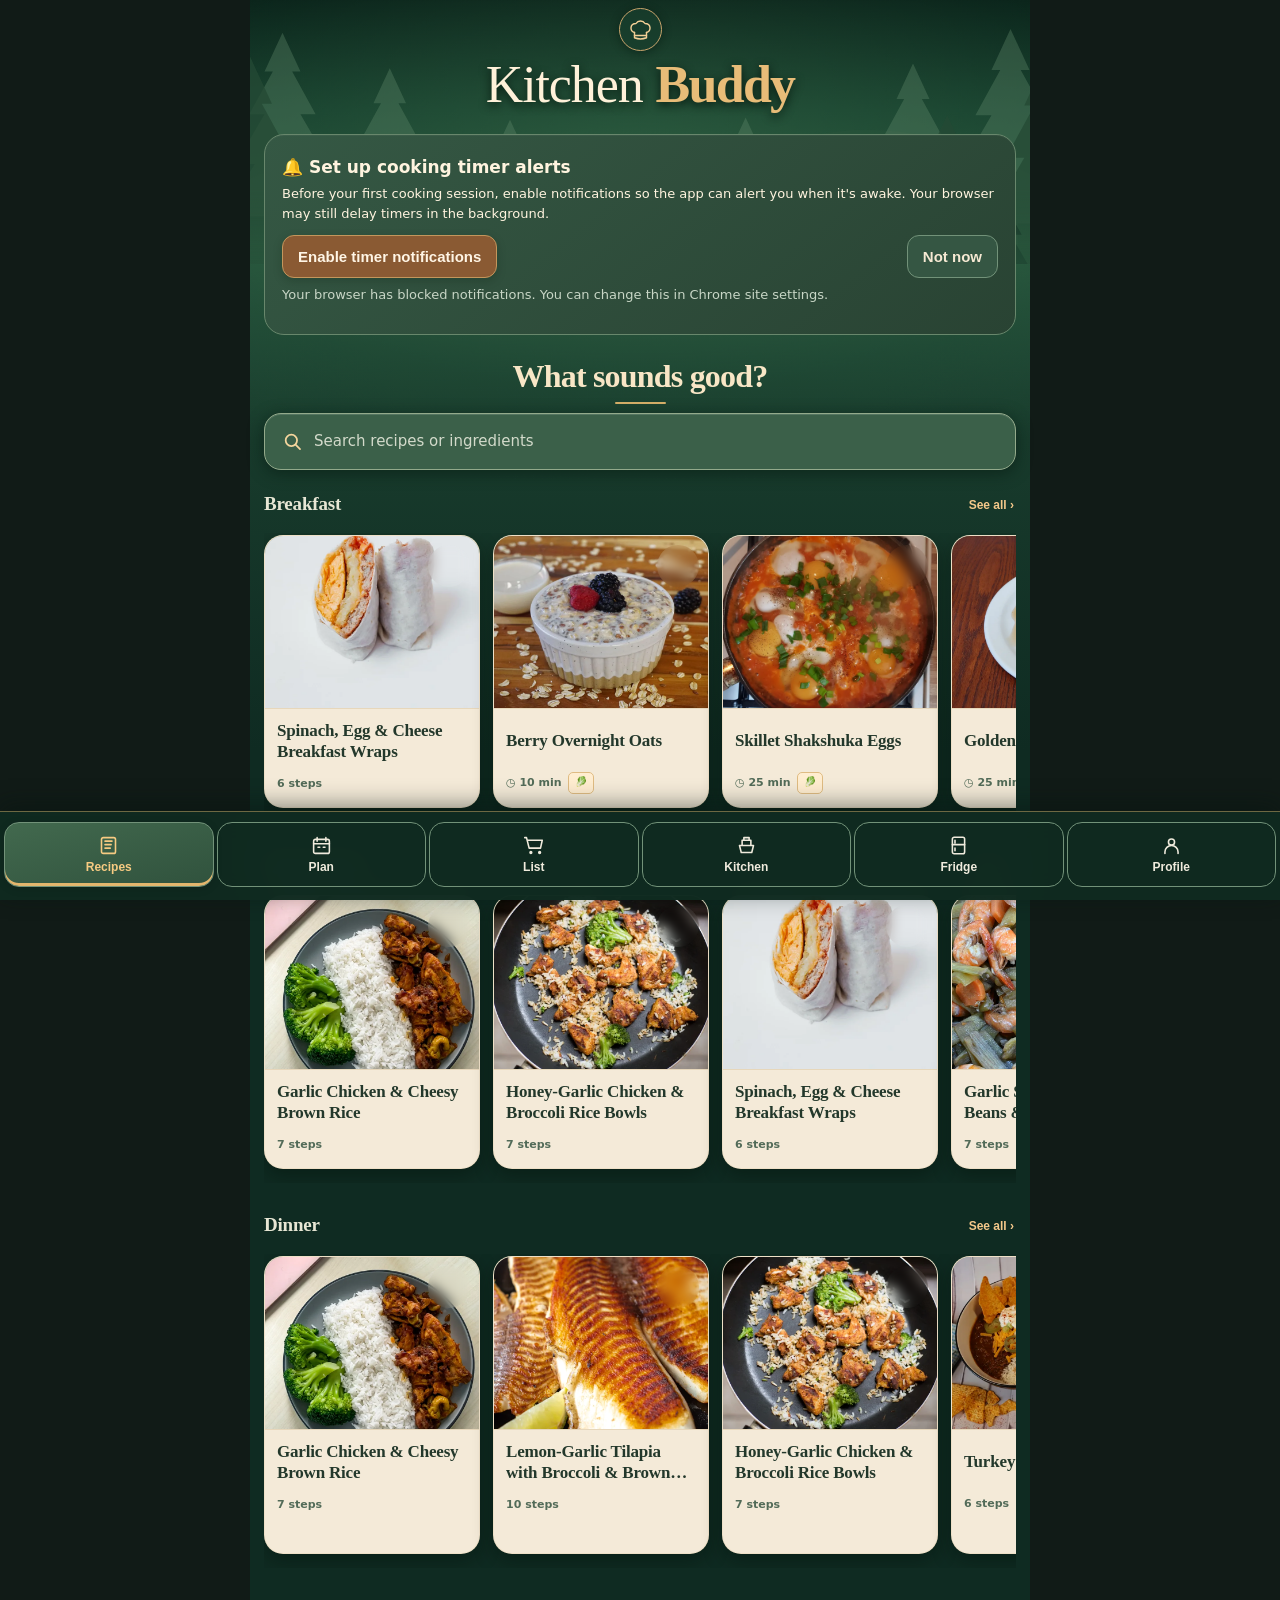
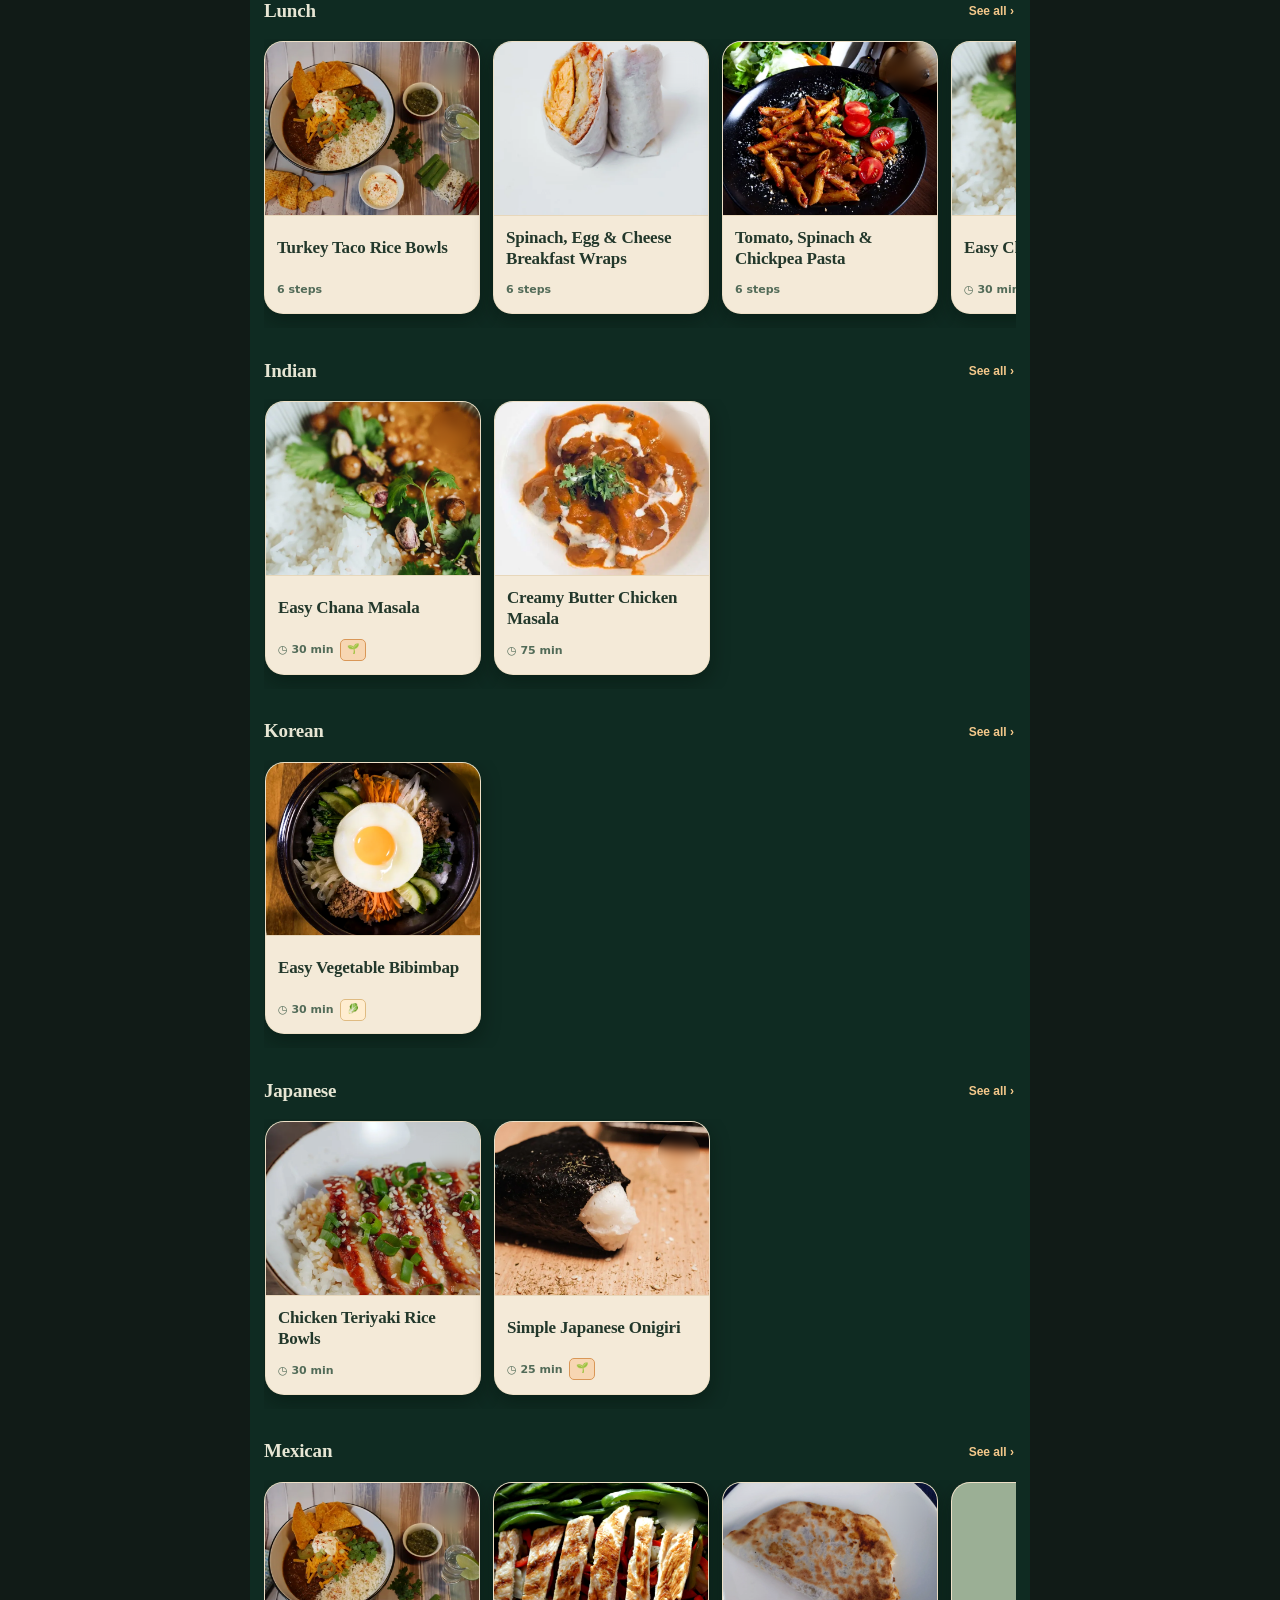
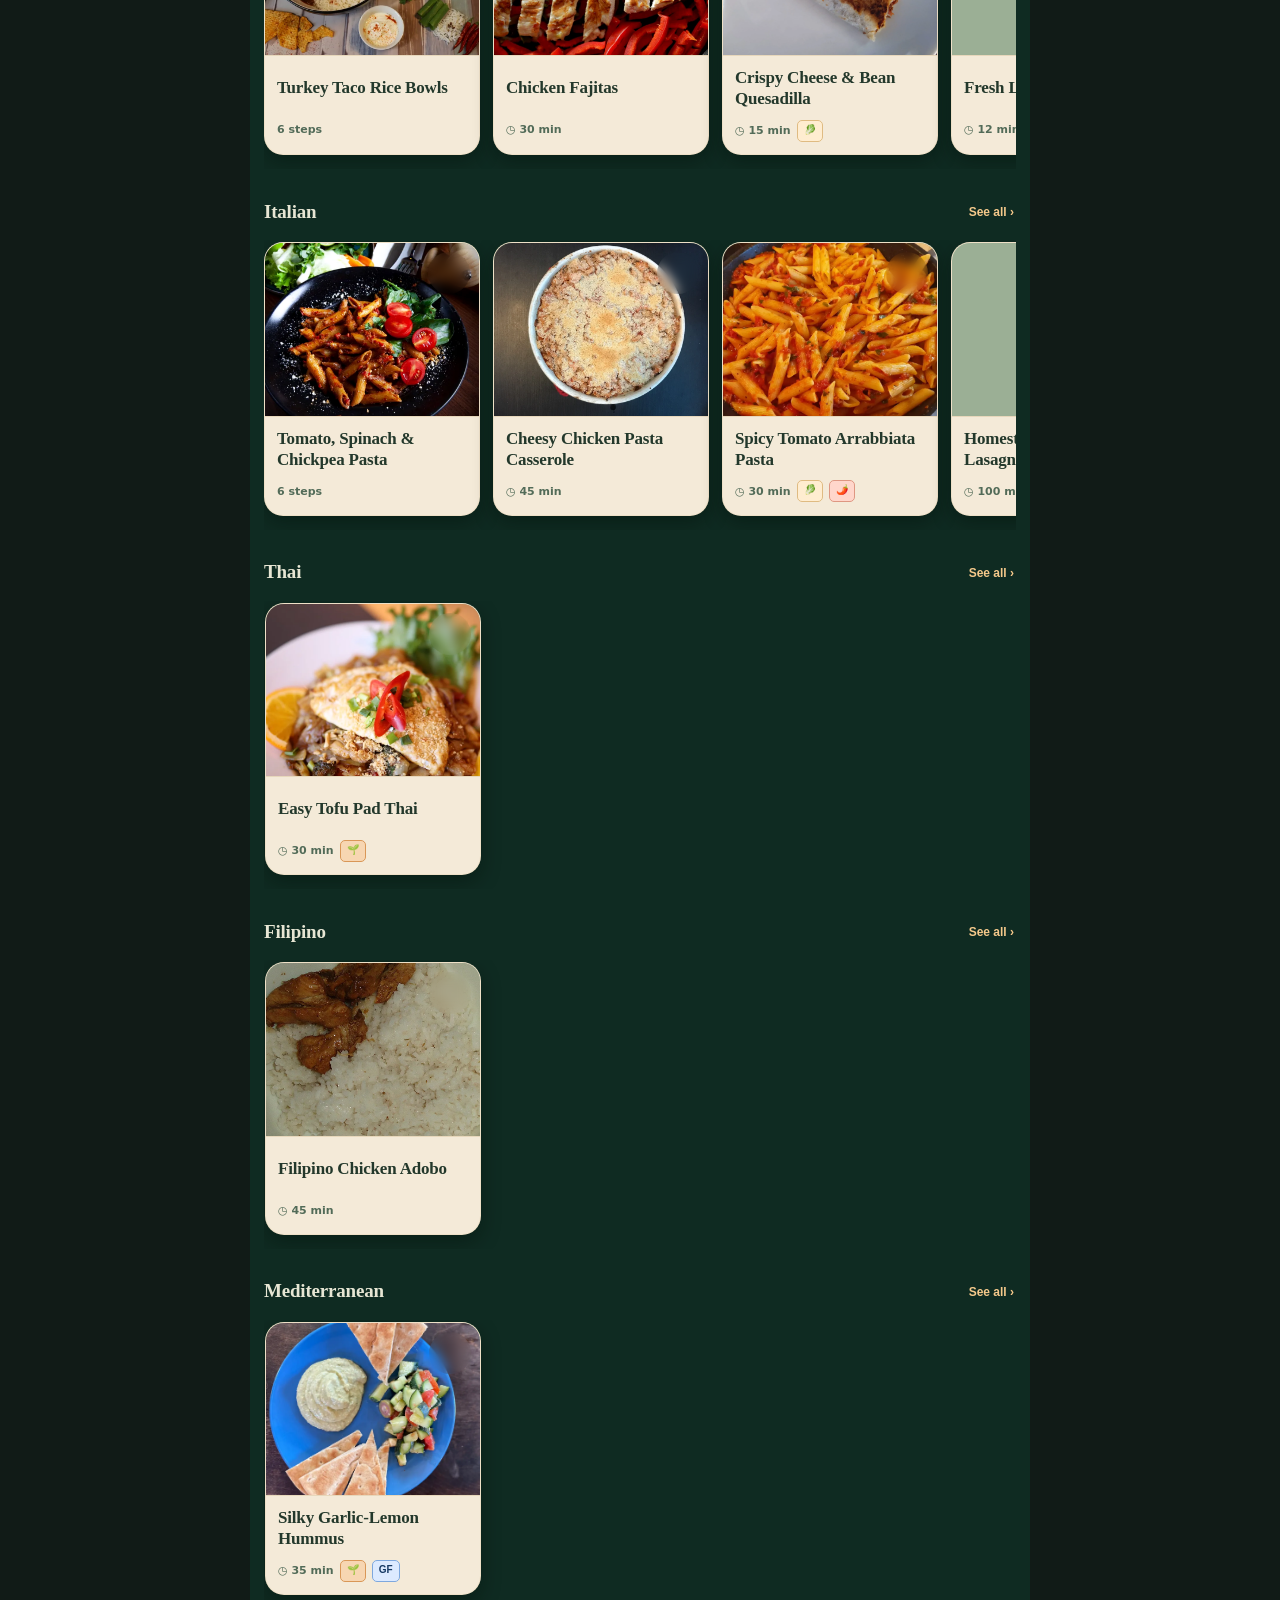
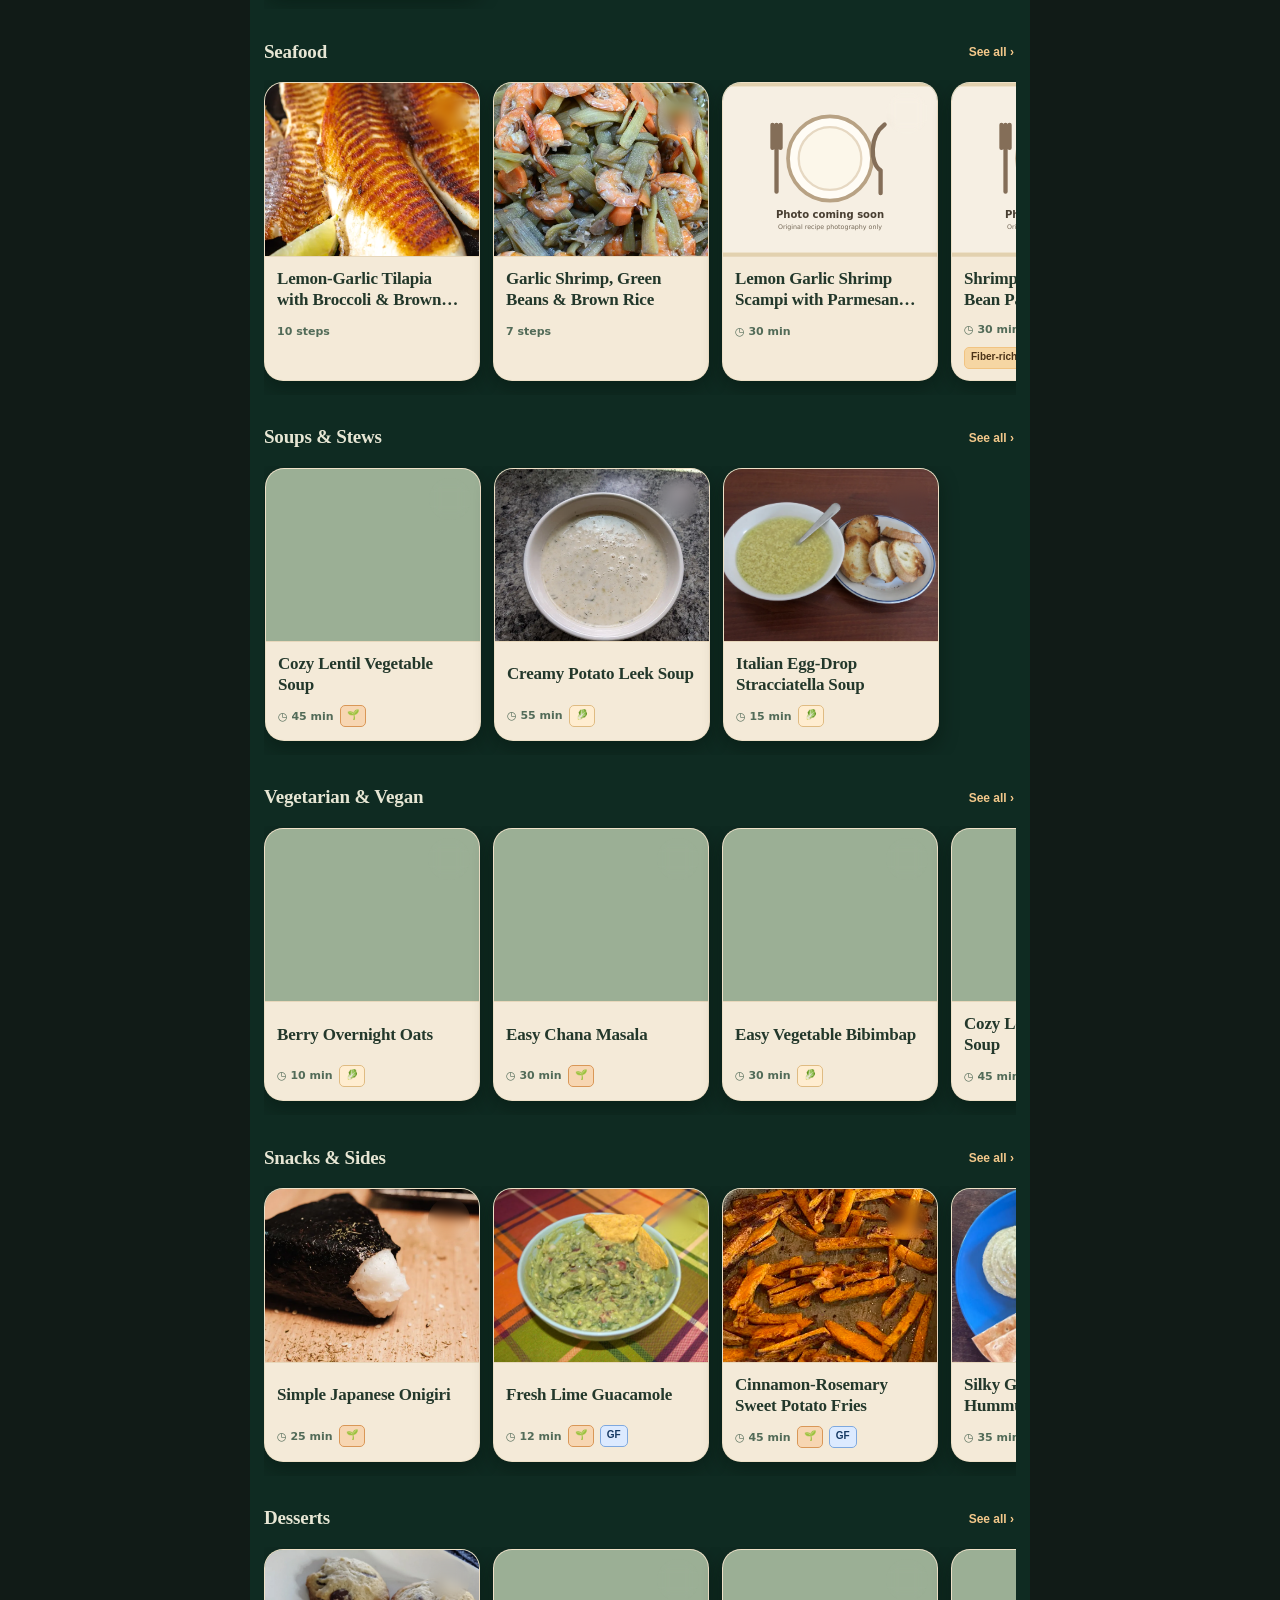
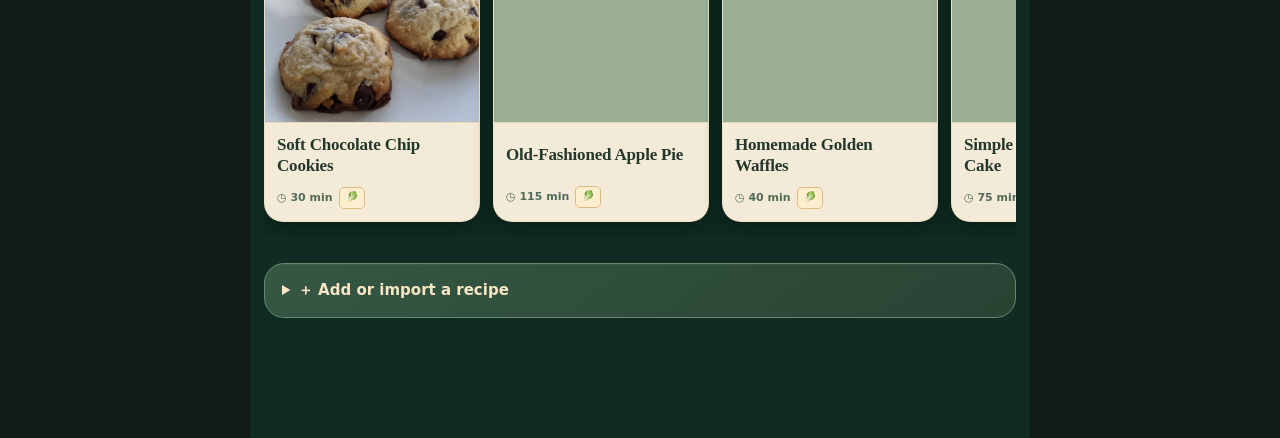
==== commit d9df9741: "Load new Kitchen Buddy original recipe catalog version" ====
--- a/index.html
+++ b/index.html
@@ -332,4 +332,4 @@
 function finishCooking(){acknowledgeAlarm();running=false;deadline=null;const r=recipe();if(hasItems(r)){if(confirm('Finished cooking? Tap OK to deduct ingredients from inventory. Cancel to keep inventory unchanged.')){for(const x of r.items){let need=Number(x.qty);for(const y of state.inventory.filter(y=>y.name.toLowerCase()===x.name.toLowerCase()&&y.unit===x.unit)){const n=Math.min(need,y.qty);y.qty=+(y.qty-n).toFixed(3);need-=n}}state.inventory=state.inventory.filter(x=>x.qty>0);save();toast('Dinner done! Inventory updated.')}else toast('Finished; inventory unchanged.')}else toast('Dinner done! Text-only ingredients not deducted.');showTab('home')}
 /* Render photo-first UI after the second script overrides the starter renderer. */
 renderRecipes();
-</script><script>if("serviceWorker" in navigator){window.addEventListener("load",()=>navigator.serviceWorker.register("./sw.js").catch(console.warn))}</script><script src="./buddy-v2.js?v=214"></script><script src="./catalog-additions-v2.js?v=1"></script><script src="./genuine-recipe-discoveries.js?v=1"></script><script src="./more-real-recipe-photos.js?v=1"></script><script src="./photographed-recipes-batch3.js?v=1"></script><script src="./kitchen-buddy-original-recipes.js?v=1"></script><script src="./library-rows-v2.js?v=13"></script><script src="./ui-polish.js?v=4"></script><script src="./navigation-history.js?v=2"></script></body></html>
+</script><script>if("serviceWorker" in navigator){window.addEventListener("load",()=>navigator.serviceWorker.register("./sw.js").catch(console.warn))}</script><script src="./buddy-v2.js?v=214"></script><script src="./catalog-additions-v2.js?v=1"></script><script src="./genuine-recipe-discoveries.js?v=1"></script><script src="./more-real-recipe-photos.js?v=1"></script><script src="./photographed-recipes-batch3.js?v=1"></script><script src="./kitchen-buddy-original-recipes.js?v=2"></script><script src="./library-rows-v2.js?v=13"></script><script src="./ui-polish.js?v=4"></script><script src="./navigation-history.js?v=2"></script></body></html>
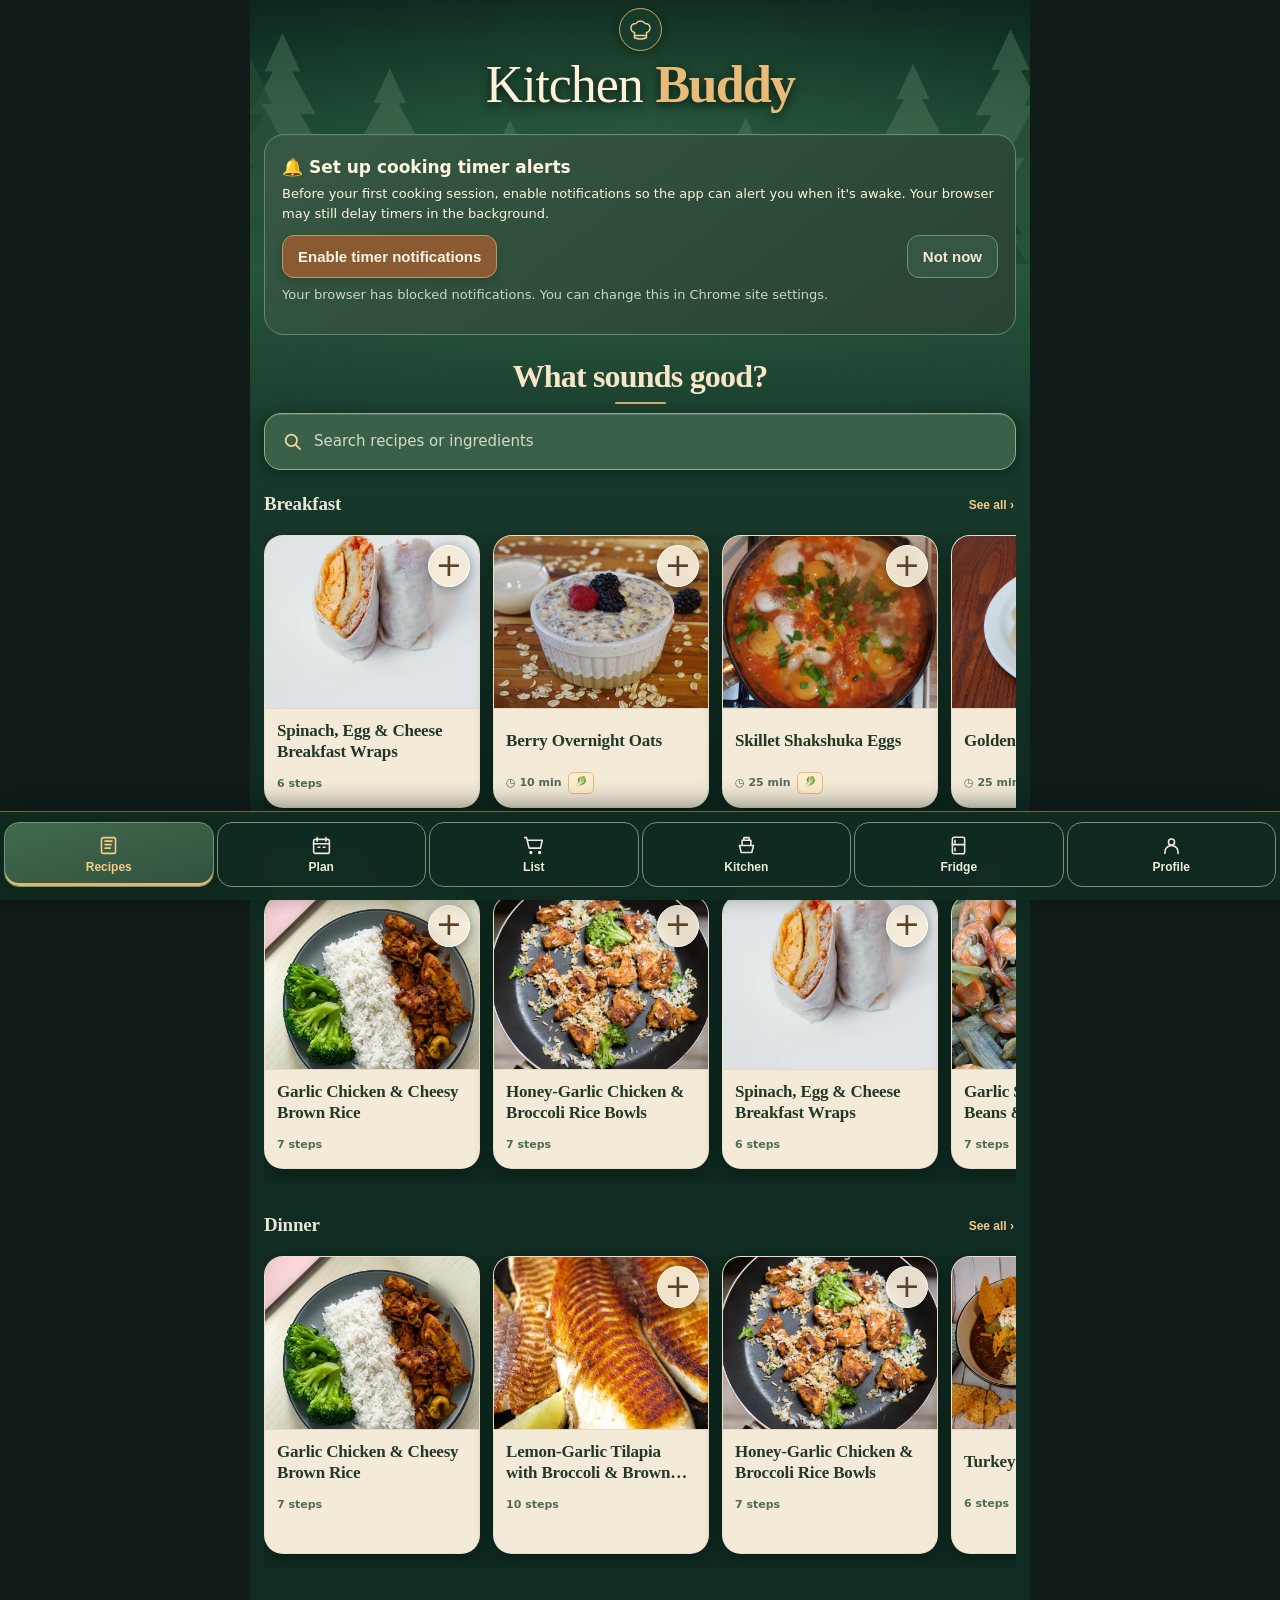
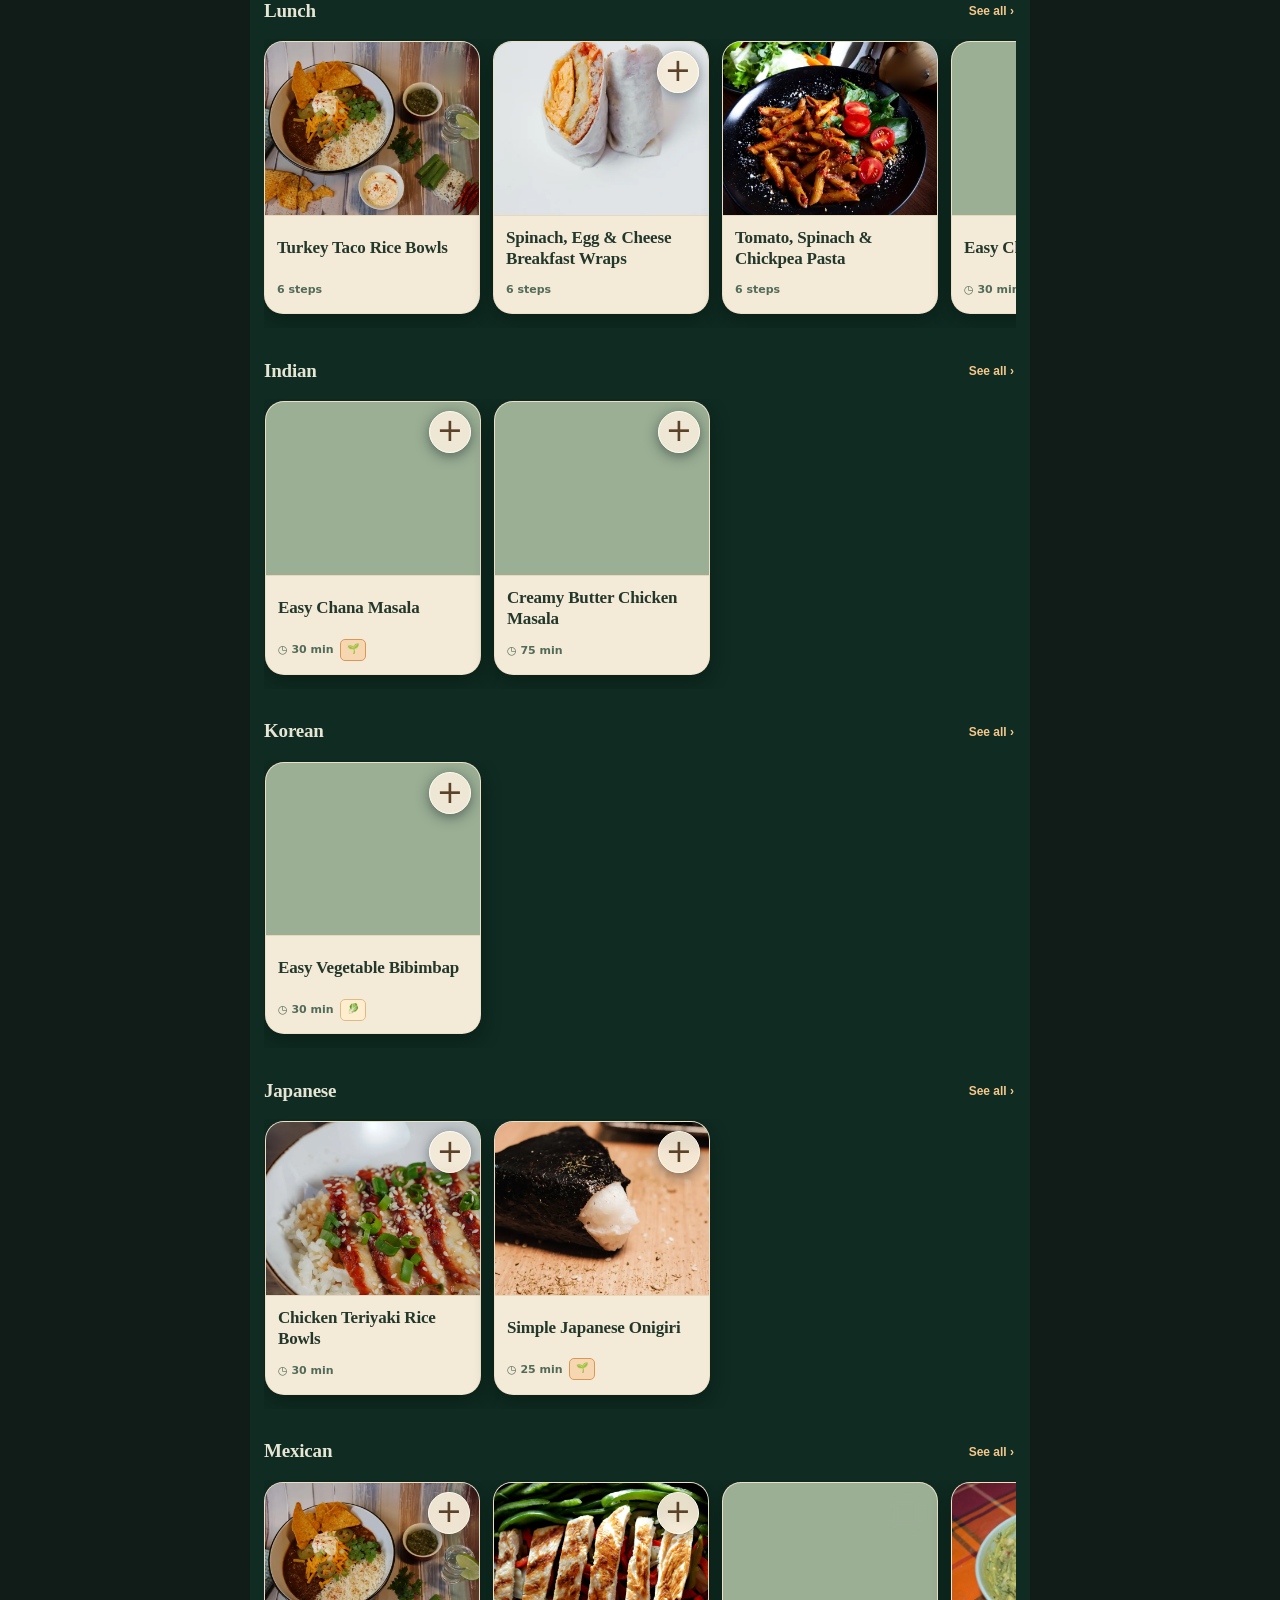
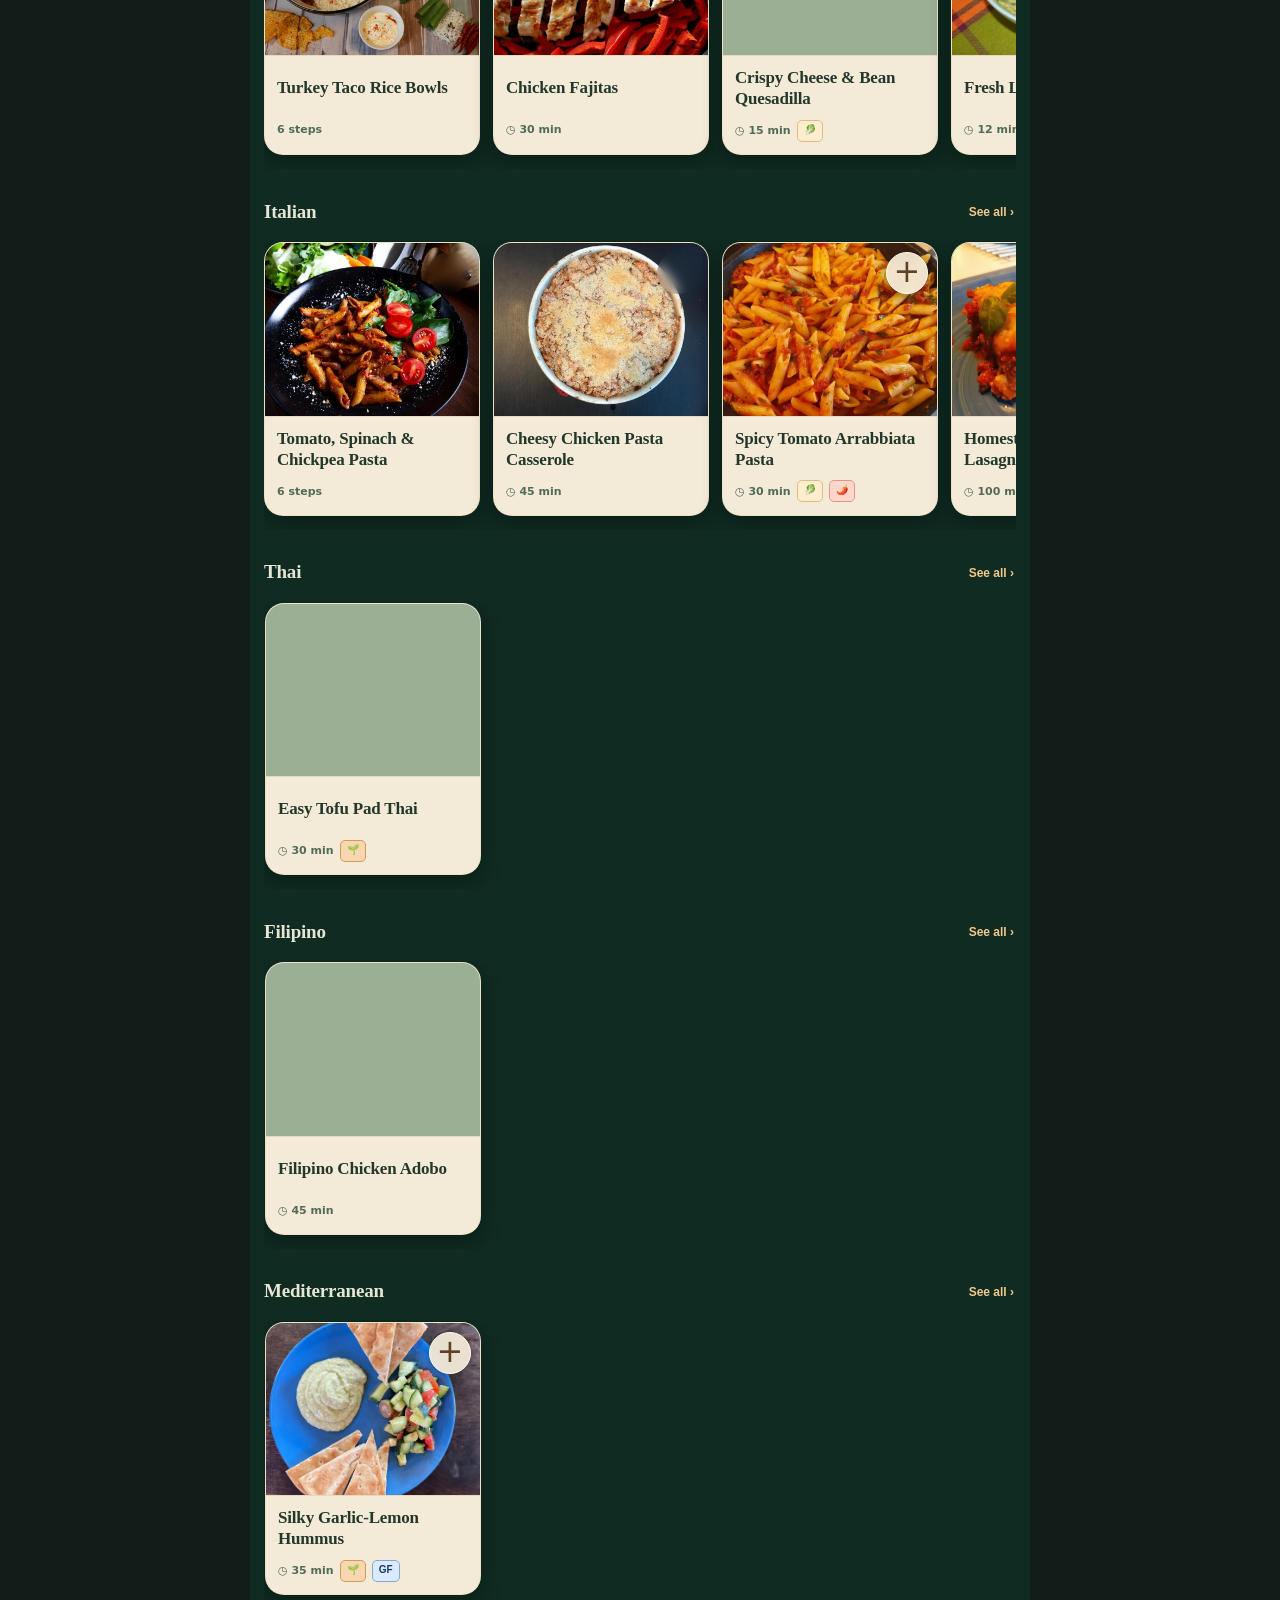
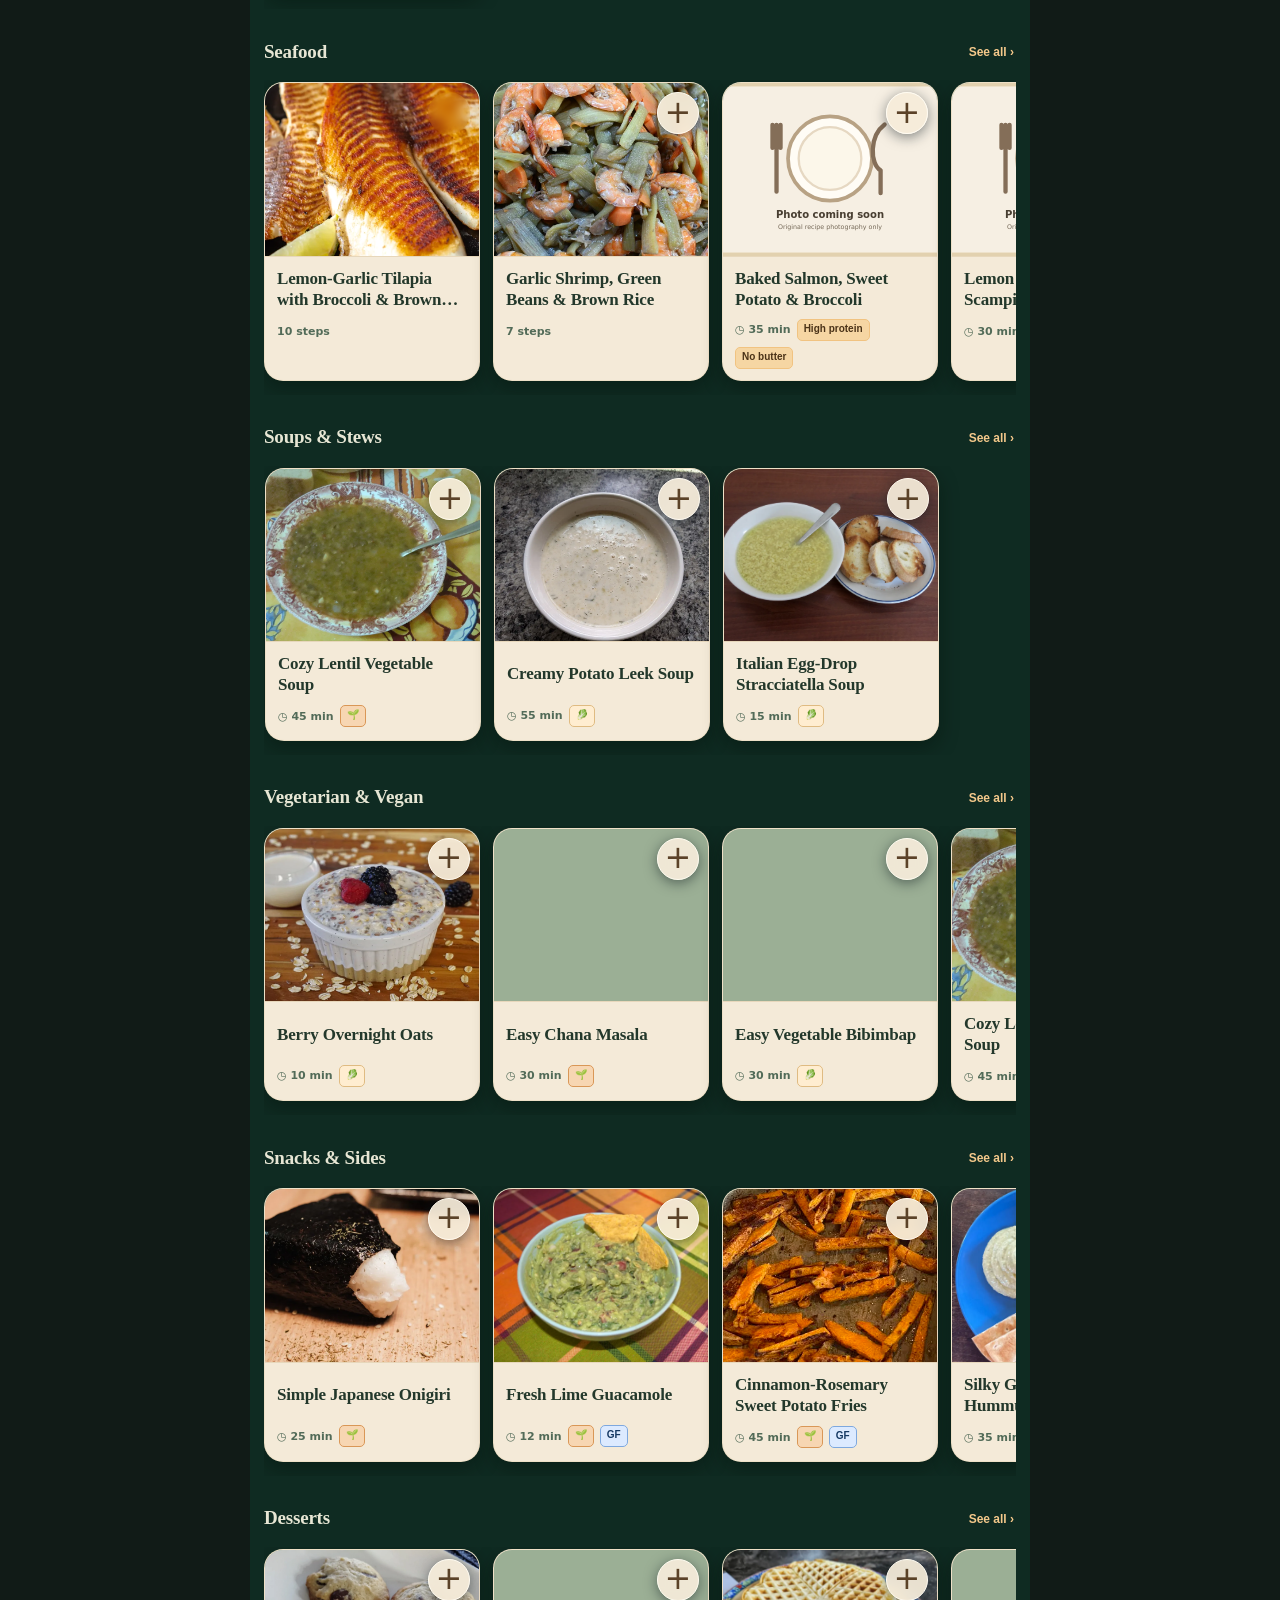
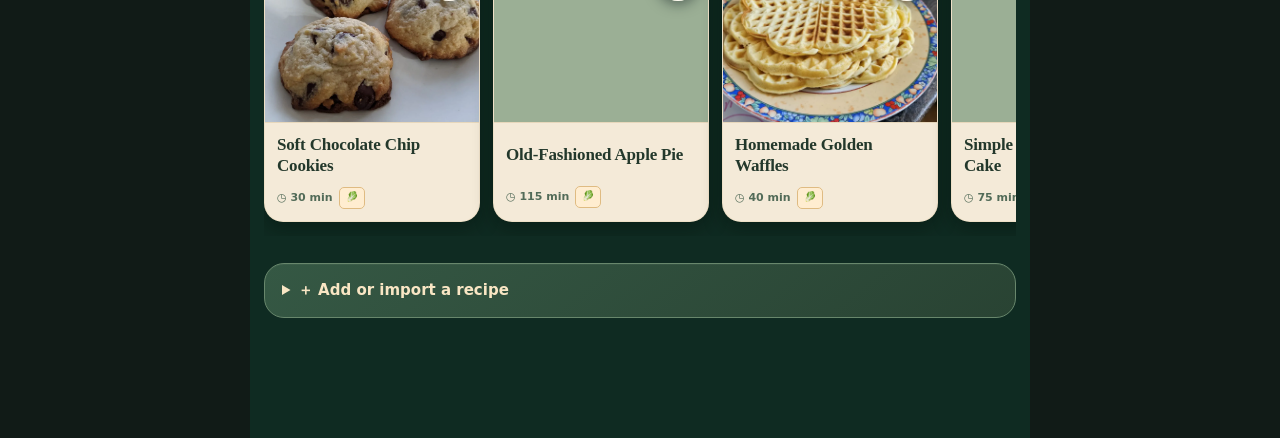
==== commit d8023acd: "Load updated Kitchen Buddy recipe catalog" ====
--- a/index.html
+++ b/index.html
@@ -332,4 +332,4 @@
 function finishCooking(){acknowledgeAlarm();running=false;deadline=null;const r=recipe();if(hasItems(r)){if(confirm('Finished cooking? Tap OK to deduct ingredients from inventory. Cancel to keep inventory unchanged.')){for(const x of r.items){let need=Number(x.qty);for(const y of state.inventory.filter(y=>y.name.toLowerCase()===x.name.toLowerCase()&&y.unit===x.unit)){const n=Math.min(need,y.qty);y.qty=+(y.qty-n).toFixed(3);need-=n}}state.inventory=state.inventory.filter(x=>x.qty>0);save();toast('Dinner done! Inventory updated.')}else toast('Finished; inventory unchanged.')}else toast('Dinner done! Text-only ingredients not deducted.');showTab('home')}
 /* Render photo-first UI after the second script overrides the starter renderer. */
 renderRecipes();
-</script><script>if("serviceWorker" in navigator){window.addEventListener("load",()=>navigator.serviceWorker.register("./sw.js").catch(console.warn))}</script><script src="./buddy-v2.js?v=214"></script><script src="./catalog-additions-v2.js?v=1"></script><script src="./genuine-recipe-discoveries.js?v=1"></script><script src="./more-real-recipe-photos.js?v=1"></script><script src="./photographed-recipes-batch3.js?v=1"></script><script src="./kitchen-buddy-original-recipes.js?v=2"></script><script src="./library-rows-v2.js?v=13"></script><script src="./ui-polish.js?v=4"></script><script src="./navigation-history.js?v=2"></script></body></html>
+</script><script>if("serviceWorker" in navigator){window.addEventListener("load",()=>navigator.serviceWorker.register("./sw.js").catch(console.warn))}</script><script src="./buddy-v2.js?v=214"></script><script src="./catalog-additions-v2.js?v=1"></script><script src="./genuine-recipe-discoveries.js?v=1"></script><script src="./more-real-recipe-photos.js?v=1"></script><script src="./photographed-recipes-batch3.js?v=1"></script><script src="./kitchen-buddy-original-recipes.js?v=3"></script><script src="./library-rows-v2.js?v=13"></script><script src="./ui-polish.js?v=4"></script><script src="./navigation-history.js?v=2"></script></body></html>
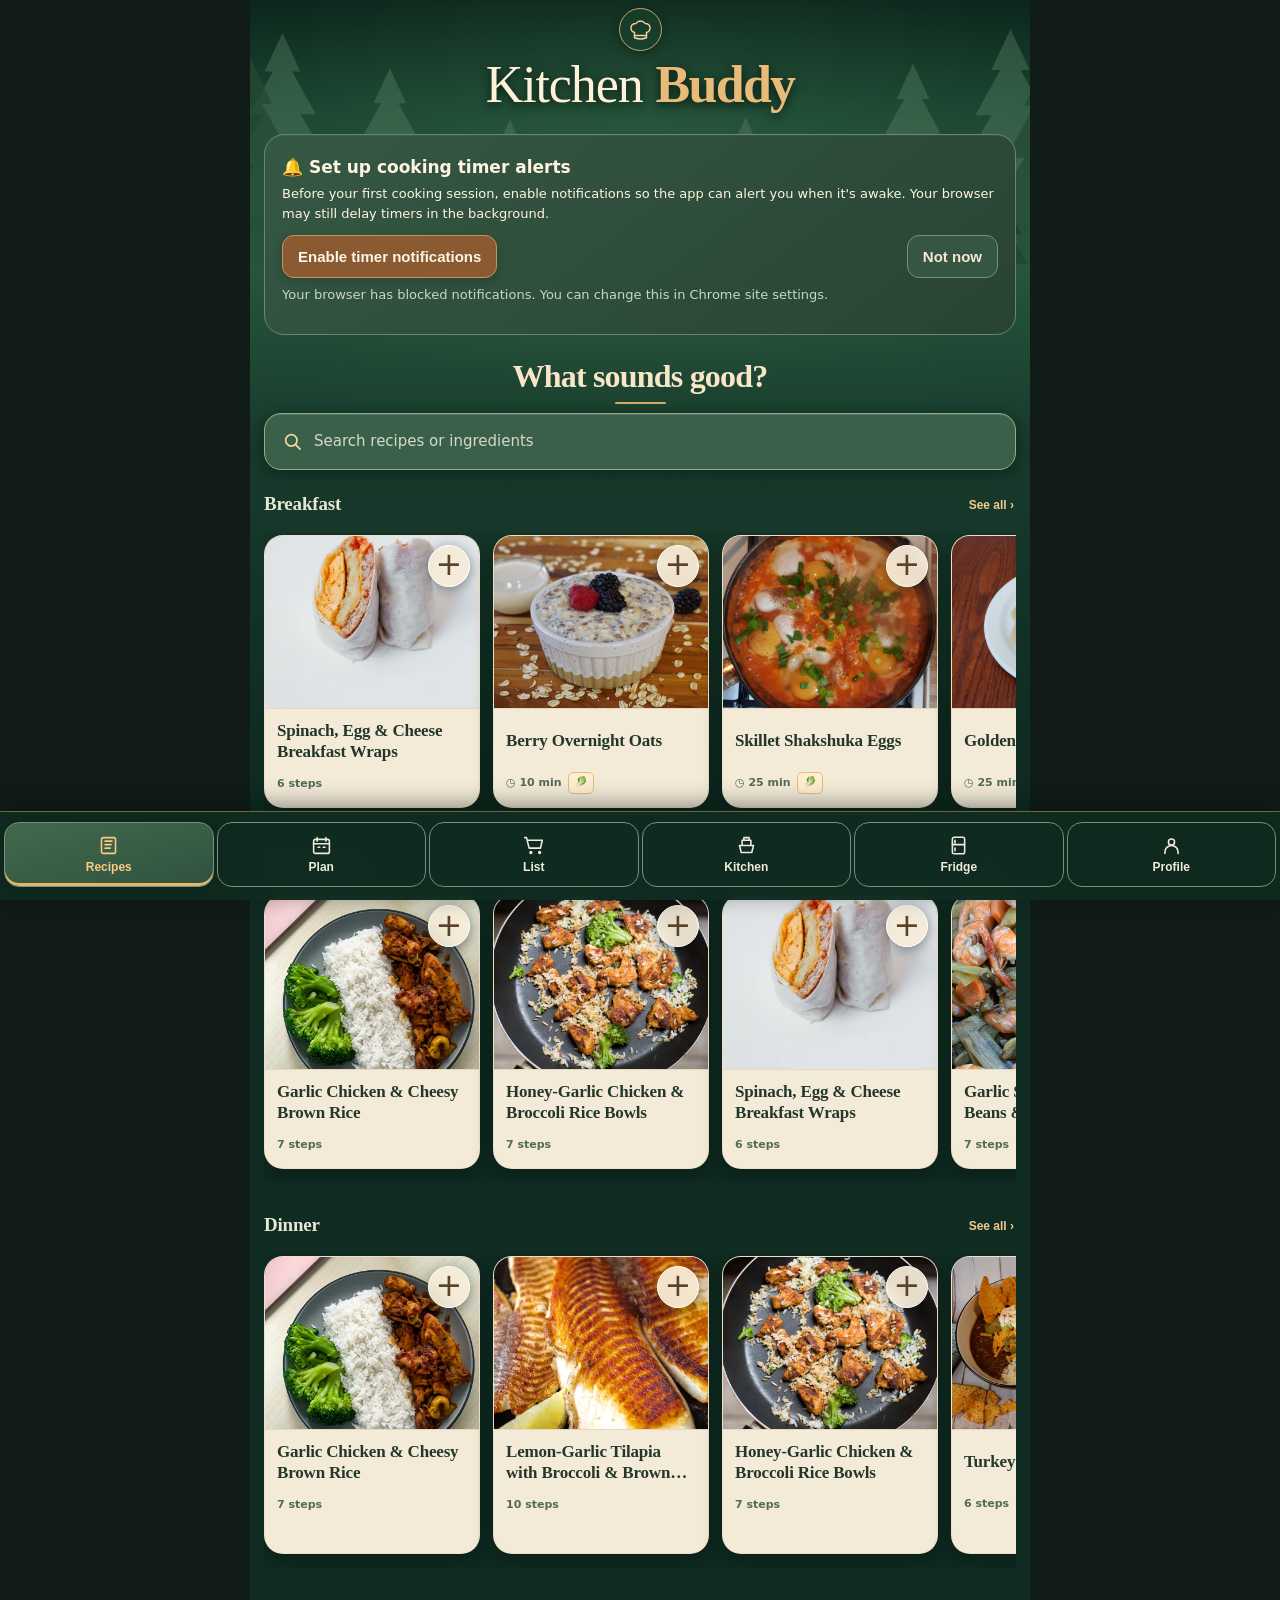
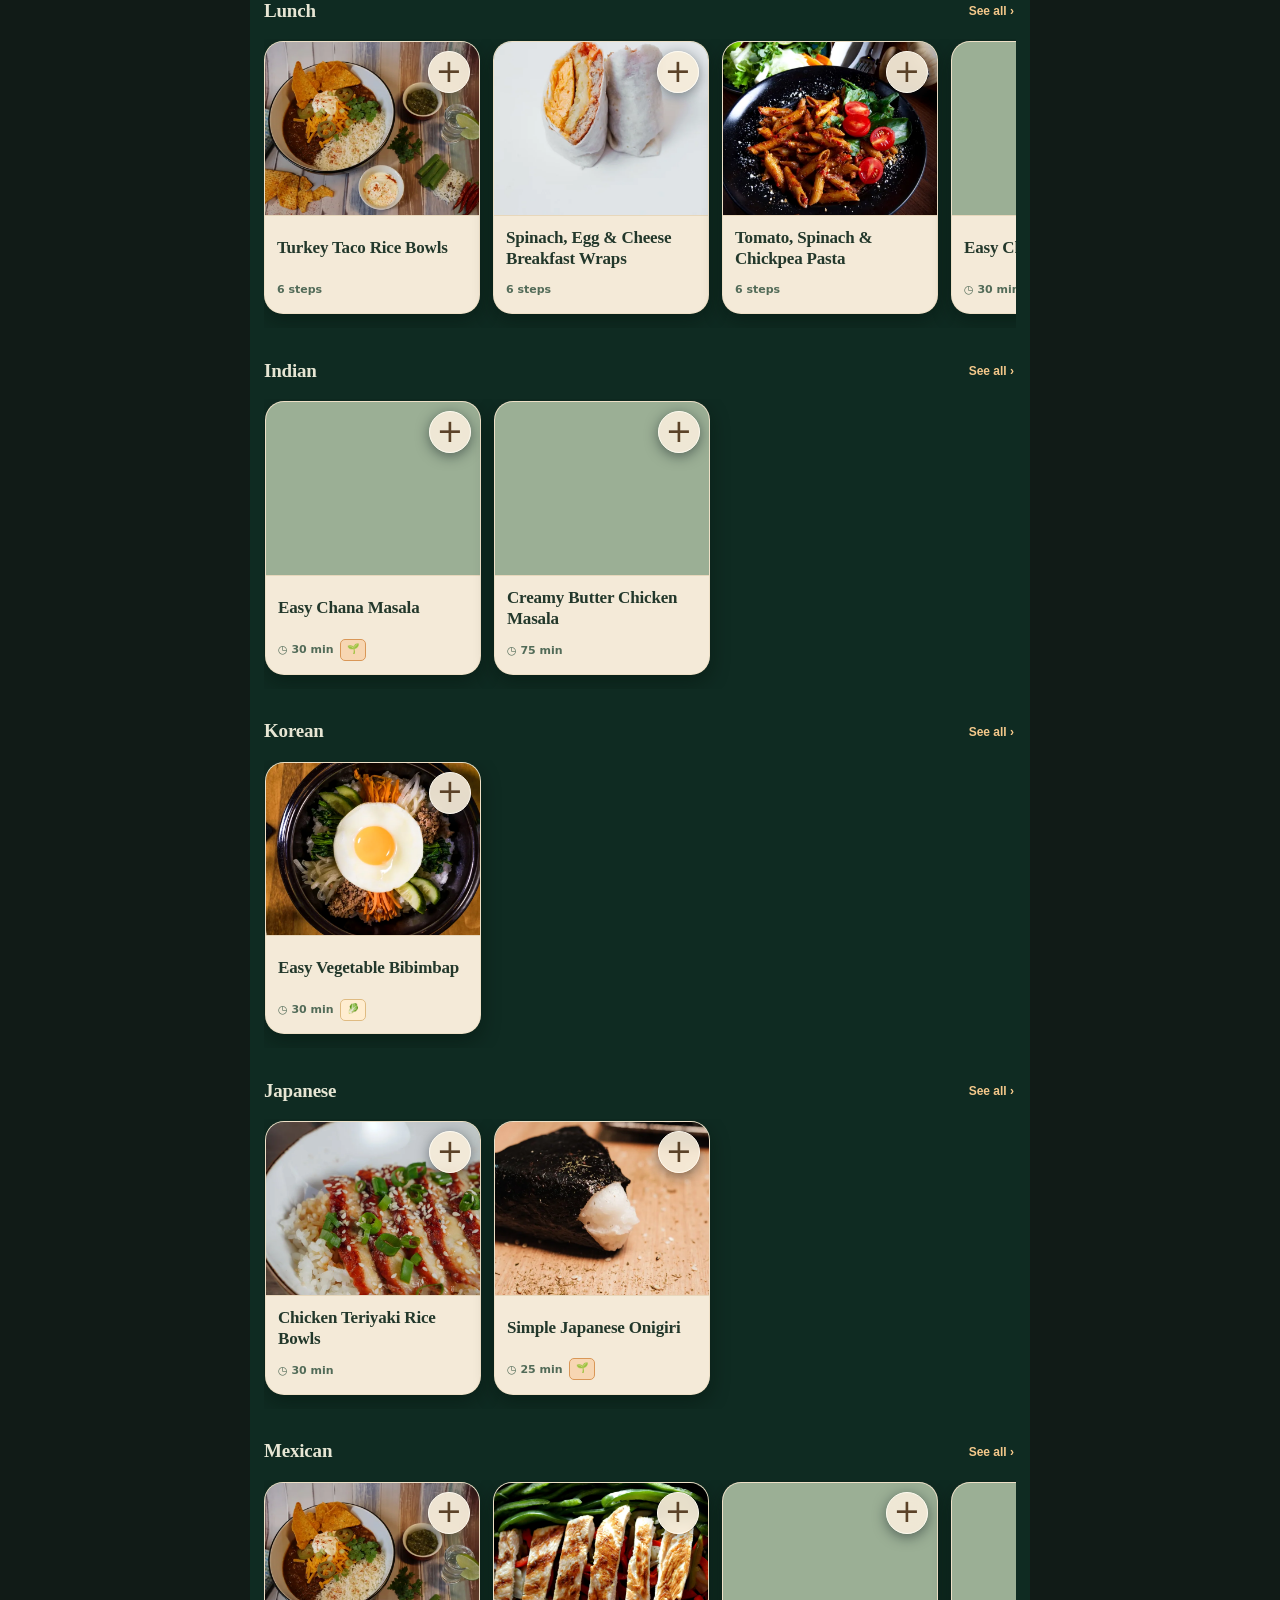
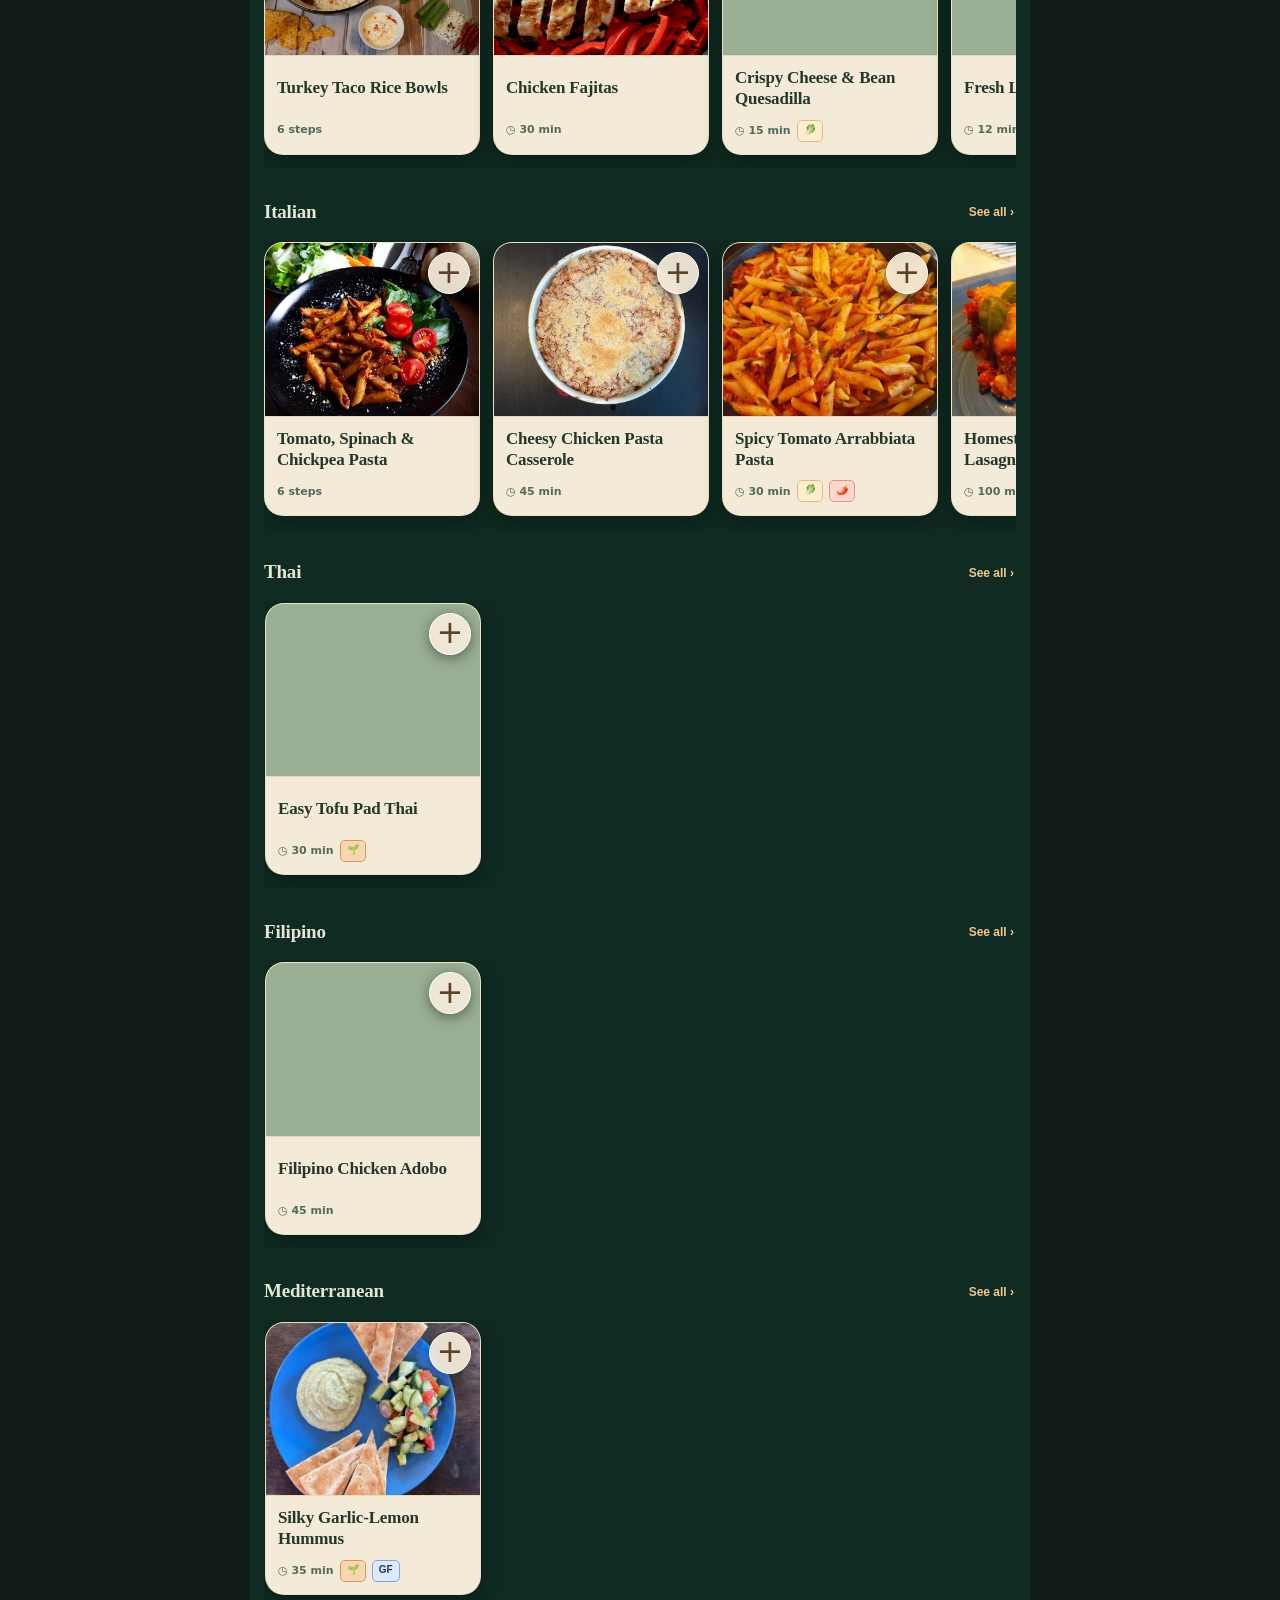
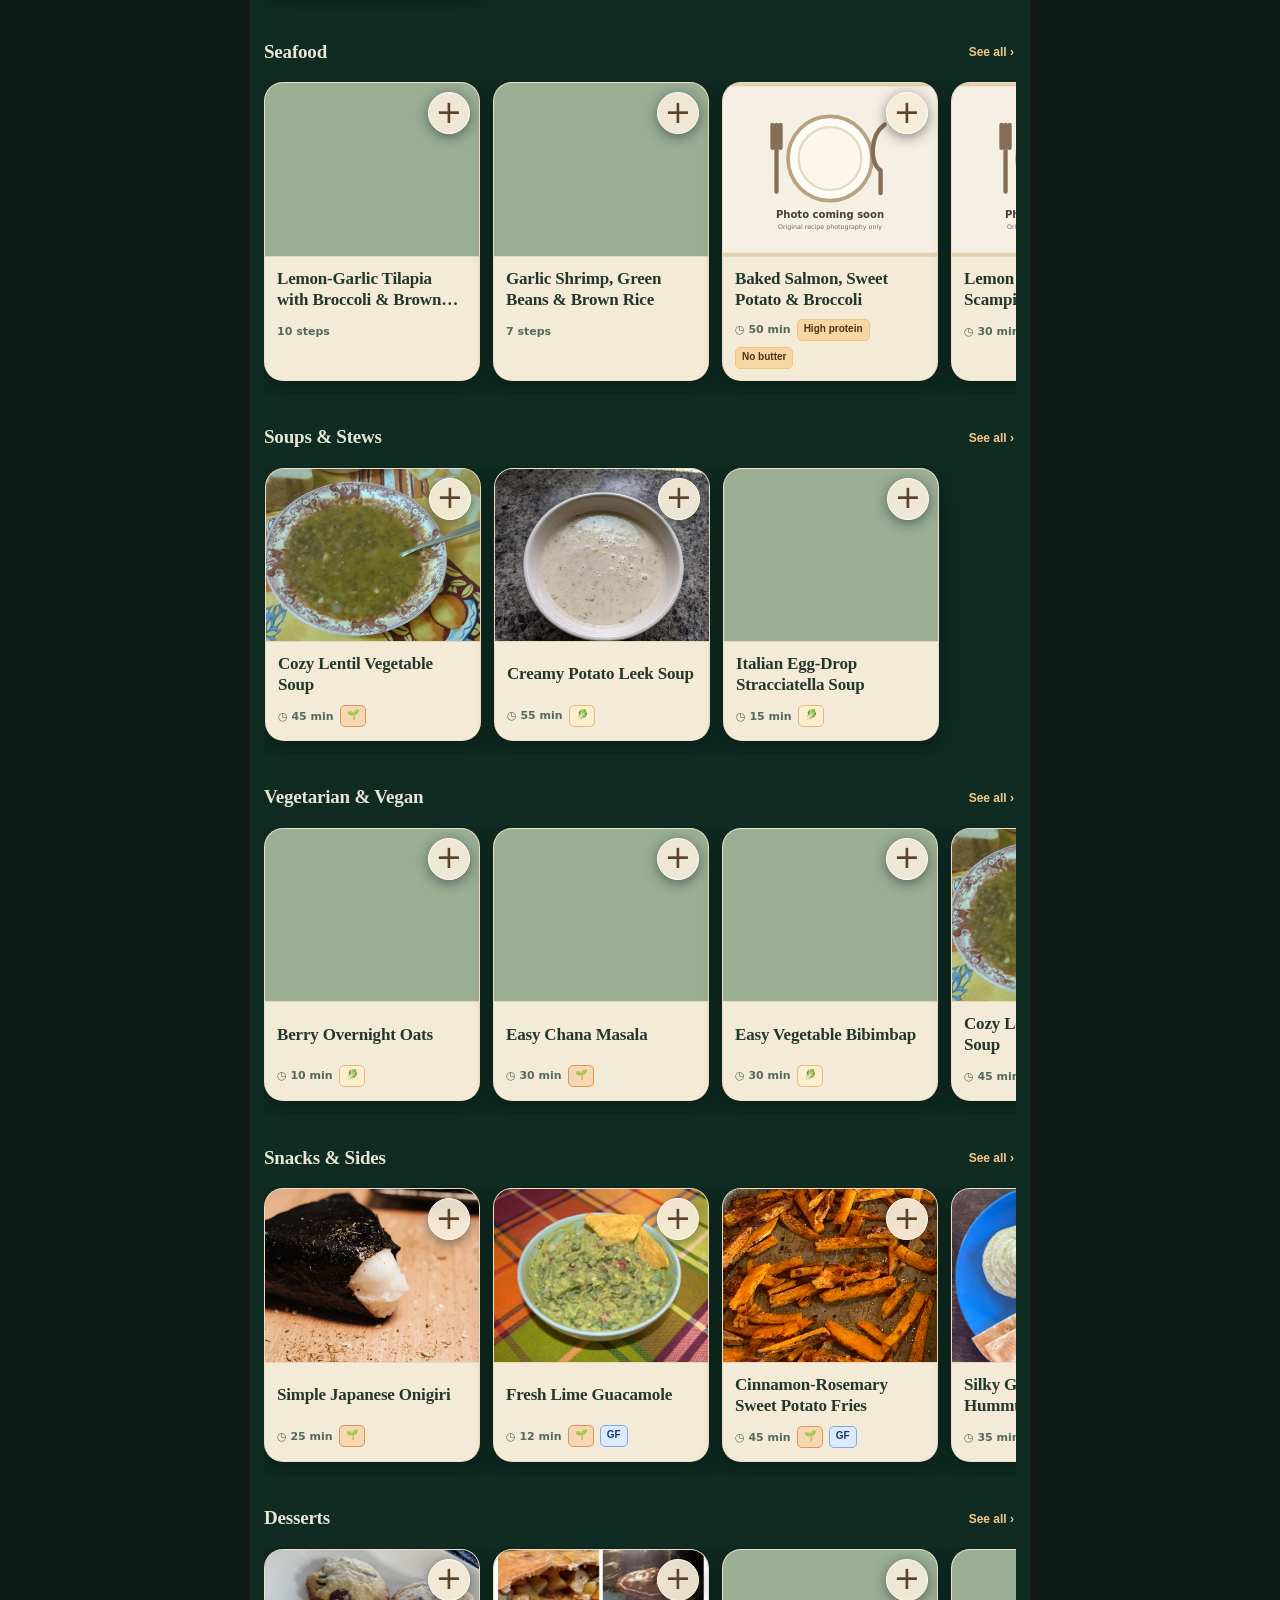
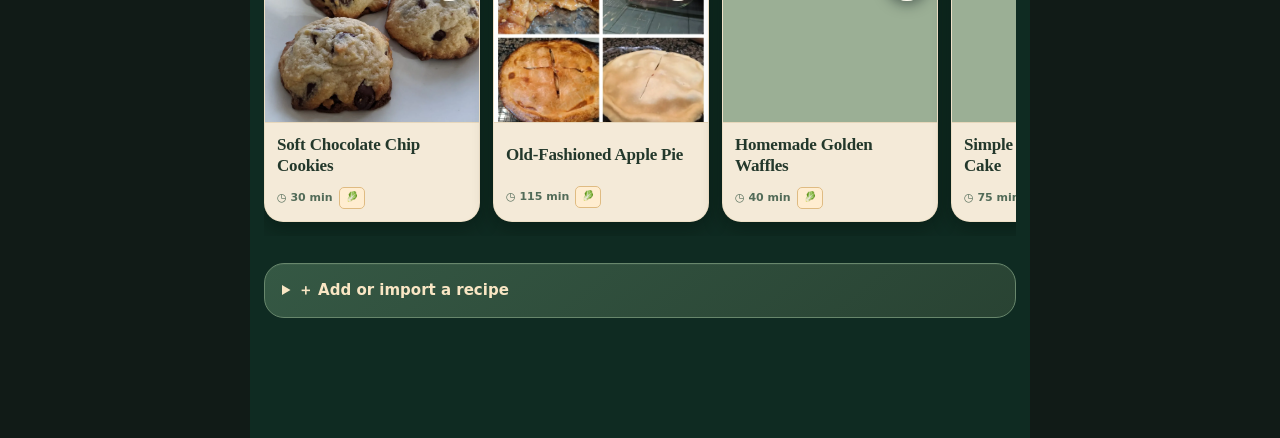
==== commit 8d7c8008: "Load corrected frozen salmon instructions" ====
--- a/index.html
+++ b/index.html
@@ -332,4 +332,4 @@
 function finishCooking(){acknowledgeAlarm();running=false;deadline=null;const r=recipe();if(hasItems(r)){if(confirm('Finished cooking? Tap OK to deduct ingredients from inventory. Cancel to keep inventory unchanged.')){for(const x of r.items){let need=Number(x.qty);for(const y of state.inventory.filter(y=>y.name.toLowerCase()===x.name.toLowerCase()&&y.unit===x.unit)){const n=Math.min(need,y.qty);y.qty=+(y.qty-n).toFixed(3);need-=n}}state.inventory=state.inventory.filter(x=>x.qty>0);save();toast('Dinner done! Inventory updated.')}else toast('Finished; inventory unchanged.')}else toast('Dinner done! Text-only ingredients not deducted.');showTab('home')}
 /* Render photo-first UI after the second script overrides the starter renderer. */
 renderRecipes();
-</script><script>if("serviceWorker" in navigator){window.addEventListener("load",()=>navigator.serviceWorker.register("./sw.js").catch(console.warn))}</script><script src="./buddy-v2.js?v=214"></script><script src="./catalog-additions-v2.js?v=1"></script><script src="./genuine-recipe-discoveries.js?v=1"></script><script src="./more-real-recipe-photos.js?v=1"></script><script src="./photographed-recipes-batch3.js?v=1"></script><script src="./kitchen-buddy-original-recipes.js?v=3"></script><script src="./library-rows-v2.js?v=13"></script><script src="./ui-polish.js?v=4"></script><script src="./navigation-history.js?v=2"></script></body></html>
+</script><script>if("serviceWorker" in navigator){window.addEventListener("load",()=>navigator.serviceWorker.register("./sw.js").catch(console.warn))}</script><script src="./buddy-v2.js?v=214"></script><script src="./catalog-additions-v2.js?v=1"></script><script src="./genuine-recipe-discoveries.js?v=1"></script><script src="./more-real-recipe-photos.js?v=1"></script><script src="./photographed-recipes-batch3.js?v=1"></script><script src="./kitchen-buddy-original-recipes.js?v=4"></script><script src="./library-rows-v2.js?v=13"></script><script src="./ui-polish.js?v=4"></script><script src="./navigation-history.js?v=2"></script></body></html>
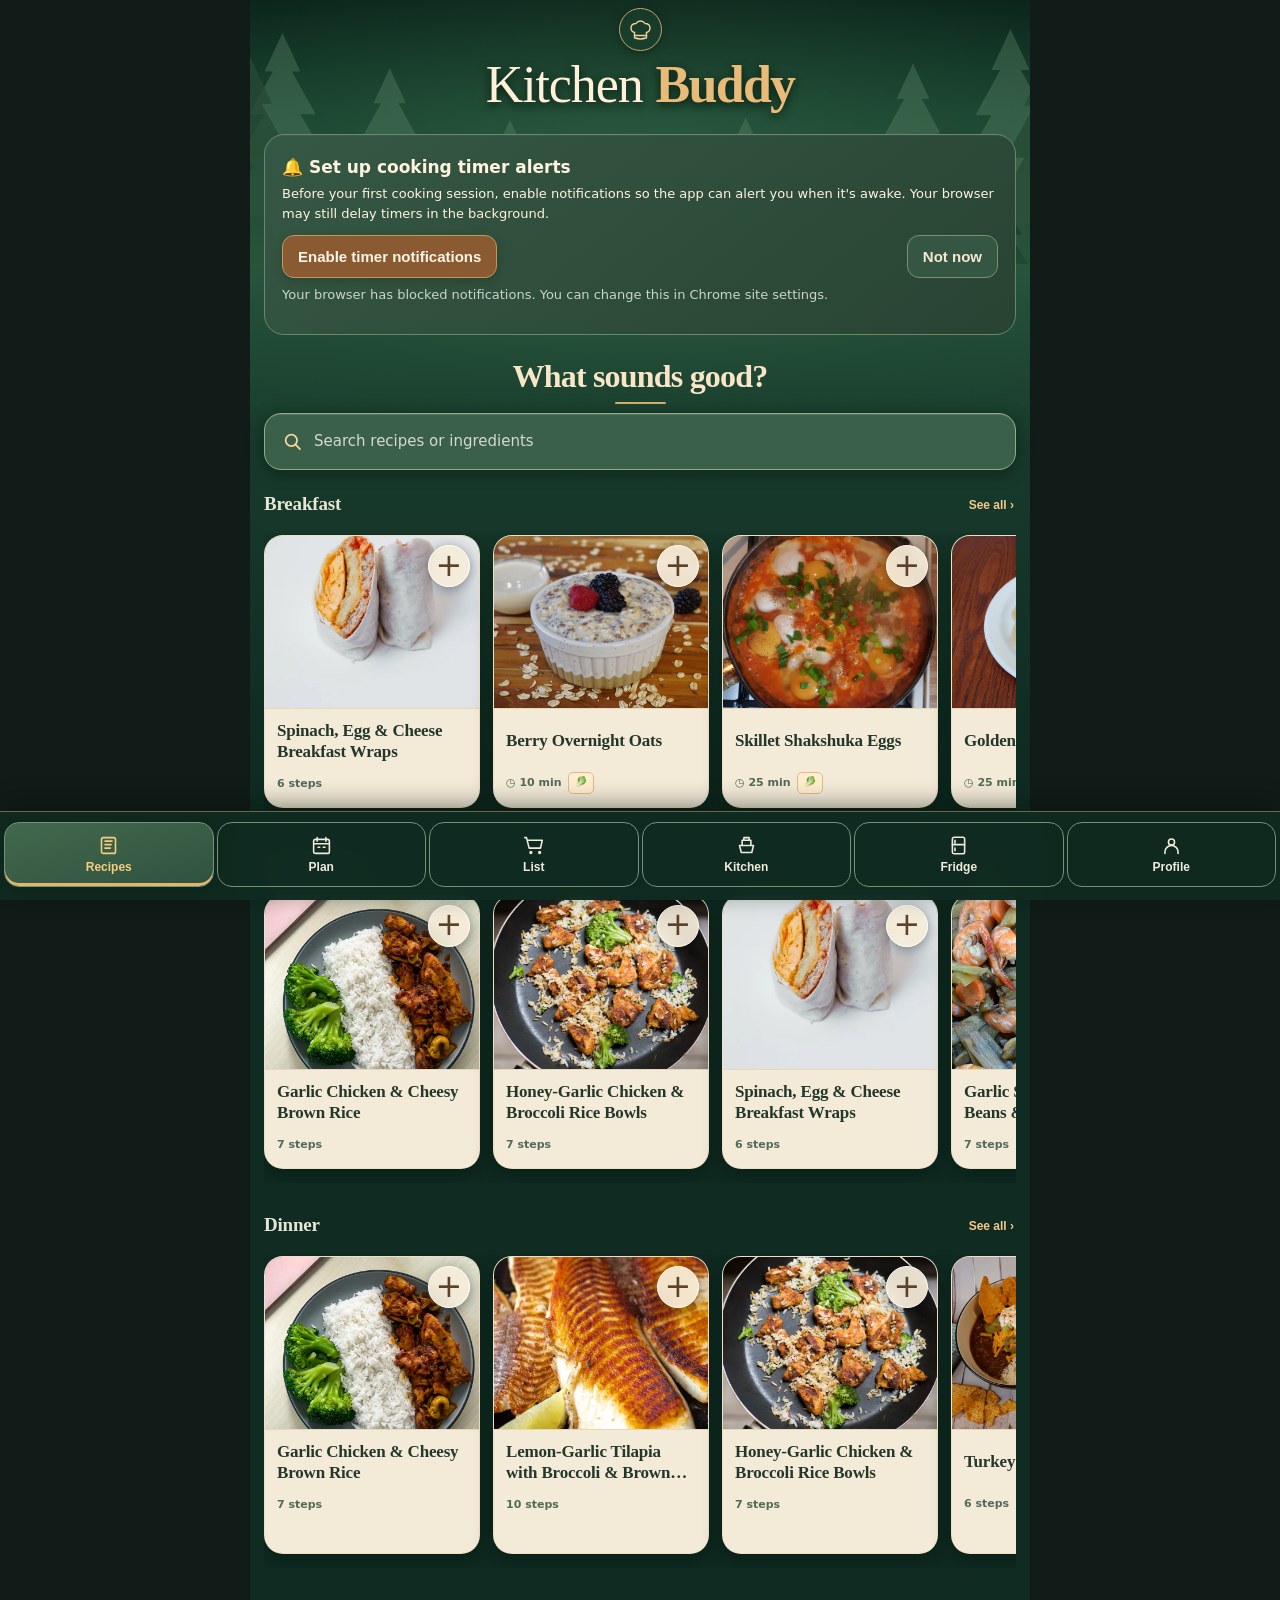
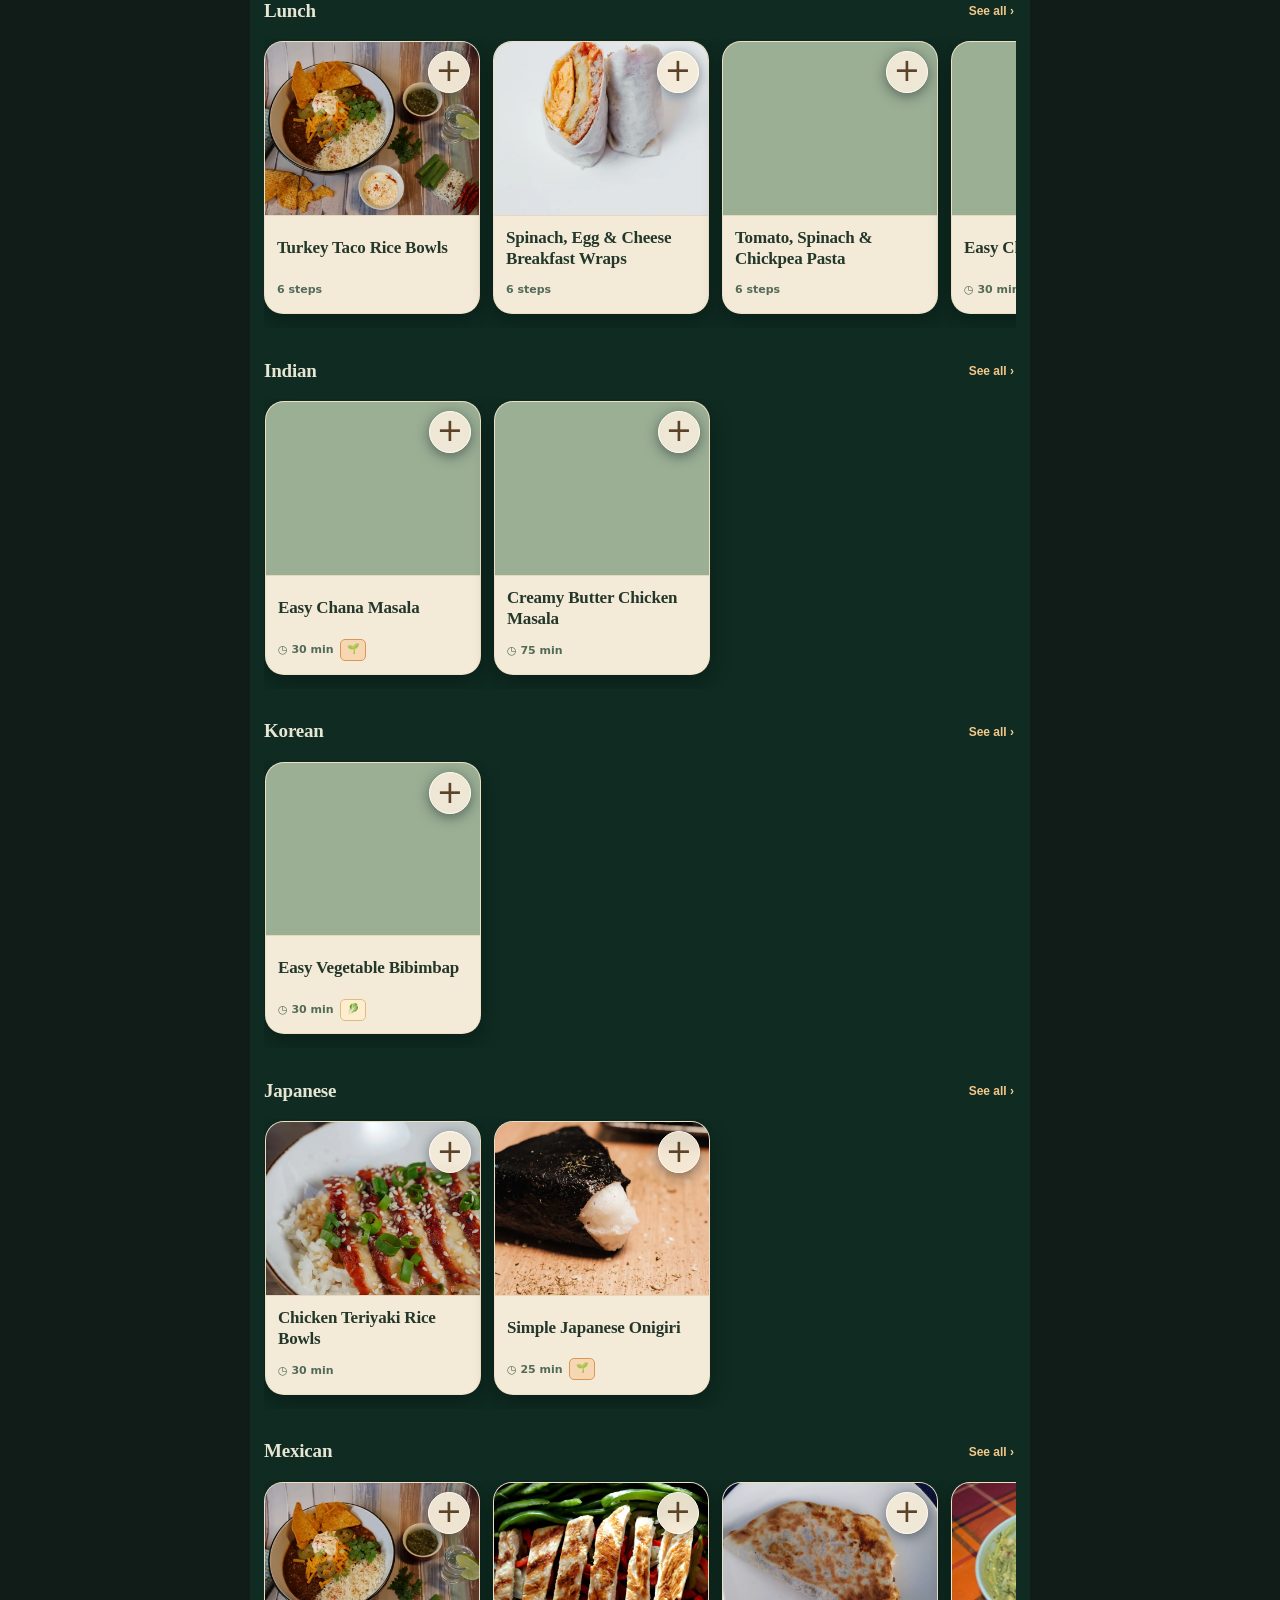
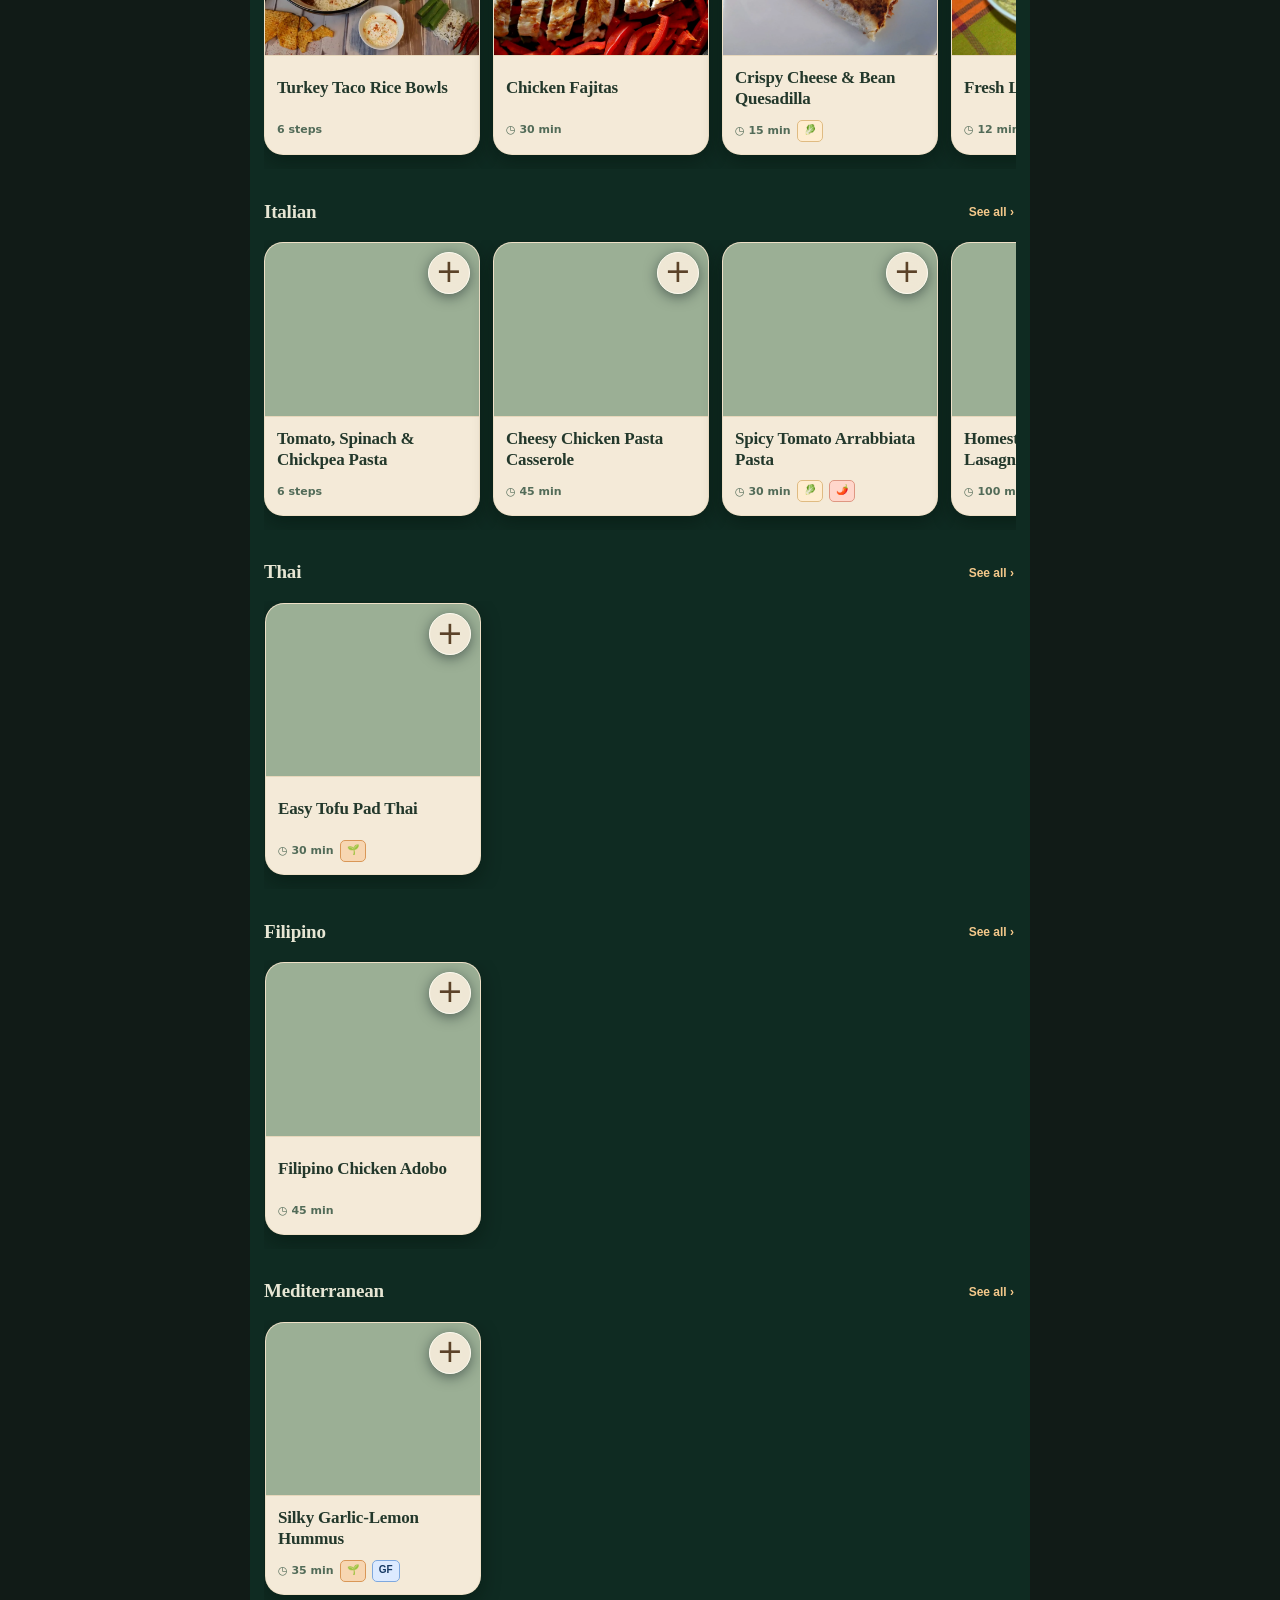
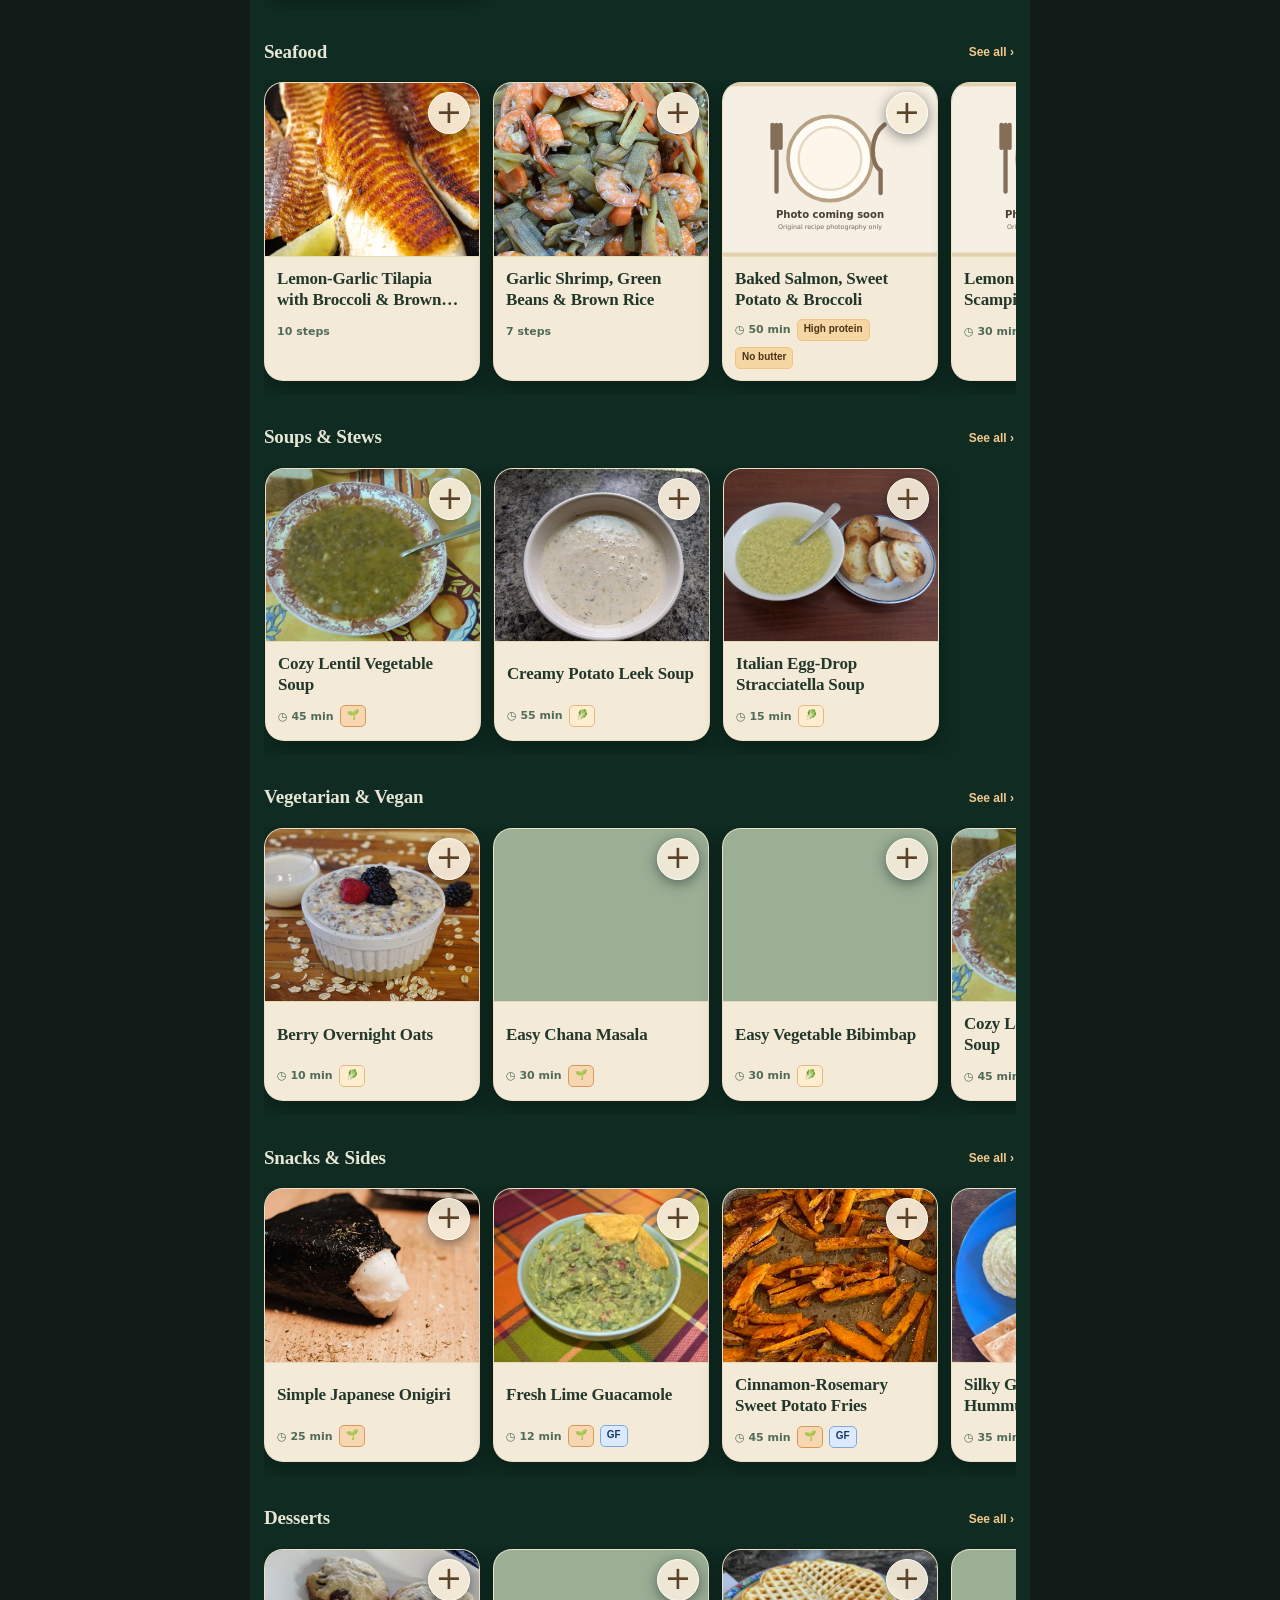
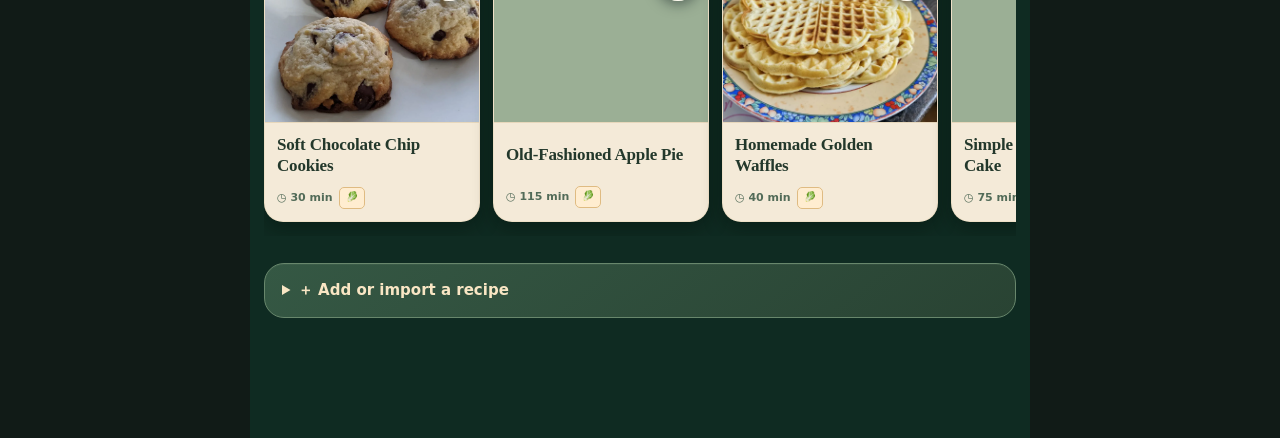
==== commit 3e93f283: "Load new turkey rice bowl recipe with updated recipe asset version" ====
--- a/index.html
+++ b/index.html
@@ -332,4 +332,4 @@
 function finishCooking(){acknowledgeAlarm();running=false;deadline=null;const r=recipe();if(hasItems(r)){if(confirm('Finished cooking? Tap OK to deduct ingredients from inventory. Cancel to keep inventory unchanged.')){for(const x of r.items){let need=Number(x.qty);for(const y of state.inventory.filter(y=>y.name.toLowerCase()===x.name.toLowerCase()&&y.unit===x.unit)){const n=Math.min(need,y.qty);y.qty=+(y.qty-n).toFixed(3);need-=n}}state.inventory=state.inventory.filter(x=>x.qty>0);save();toast('Dinner done! Inventory updated.')}else toast('Finished; inventory unchanged.')}else toast('Dinner done! Text-only ingredients not deducted.');showTab('home')}
 /* Render photo-first UI after the second script overrides the starter renderer. */
 renderRecipes();
-</script><script>if("serviceWorker" in navigator){window.addEventListener("load",()=>navigator.serviceWorker.register("./sw.js").catch(console.warn))}</script><script src="./buddy-v2.js?v=214"></script><script src="./catalog-additions-v2.js?v=1"></script><script src="./genuine-recipe-discoveries.js?v=1"></script><script src="./more-real-recipe-photos.js?v=1"></script><script src="./photographed-recipes-batch3.js?v=1"></script><script src="./kitchen-buddy-original-recipes.js?v=4"></script><script src="./library-rows-v2.js?v=13"></script><script src="./ui-polish.js?v=4"></script><script src="./navigation-history.js?v=2"></script></body></html>
+</script><script>if("serviceWorker" in navigator){window.addEventListener("load",()=>navigator.serviceWorker.register("./sw.js").catch(console.warn))}</script><script src="./buddy-v2.js?v=214"></script><script src="./catalog-additions-v2.js?v=1"></script><script src="./genuine-recipe-discoveries.js?v=1"></script><script src="./more-real-recipe-photos.js?v=1"></script><script src="./photographed-recipes-batch3.js?v=1"></script><script src="./kitchen-buddy-original-recipes.js?v=5"></script><script src="./library-rows-v2.js?v=13"></script><script src="./ui-polish.js?v=4"></script><script src="./navigation-history.js?v=2"></script></body></html>
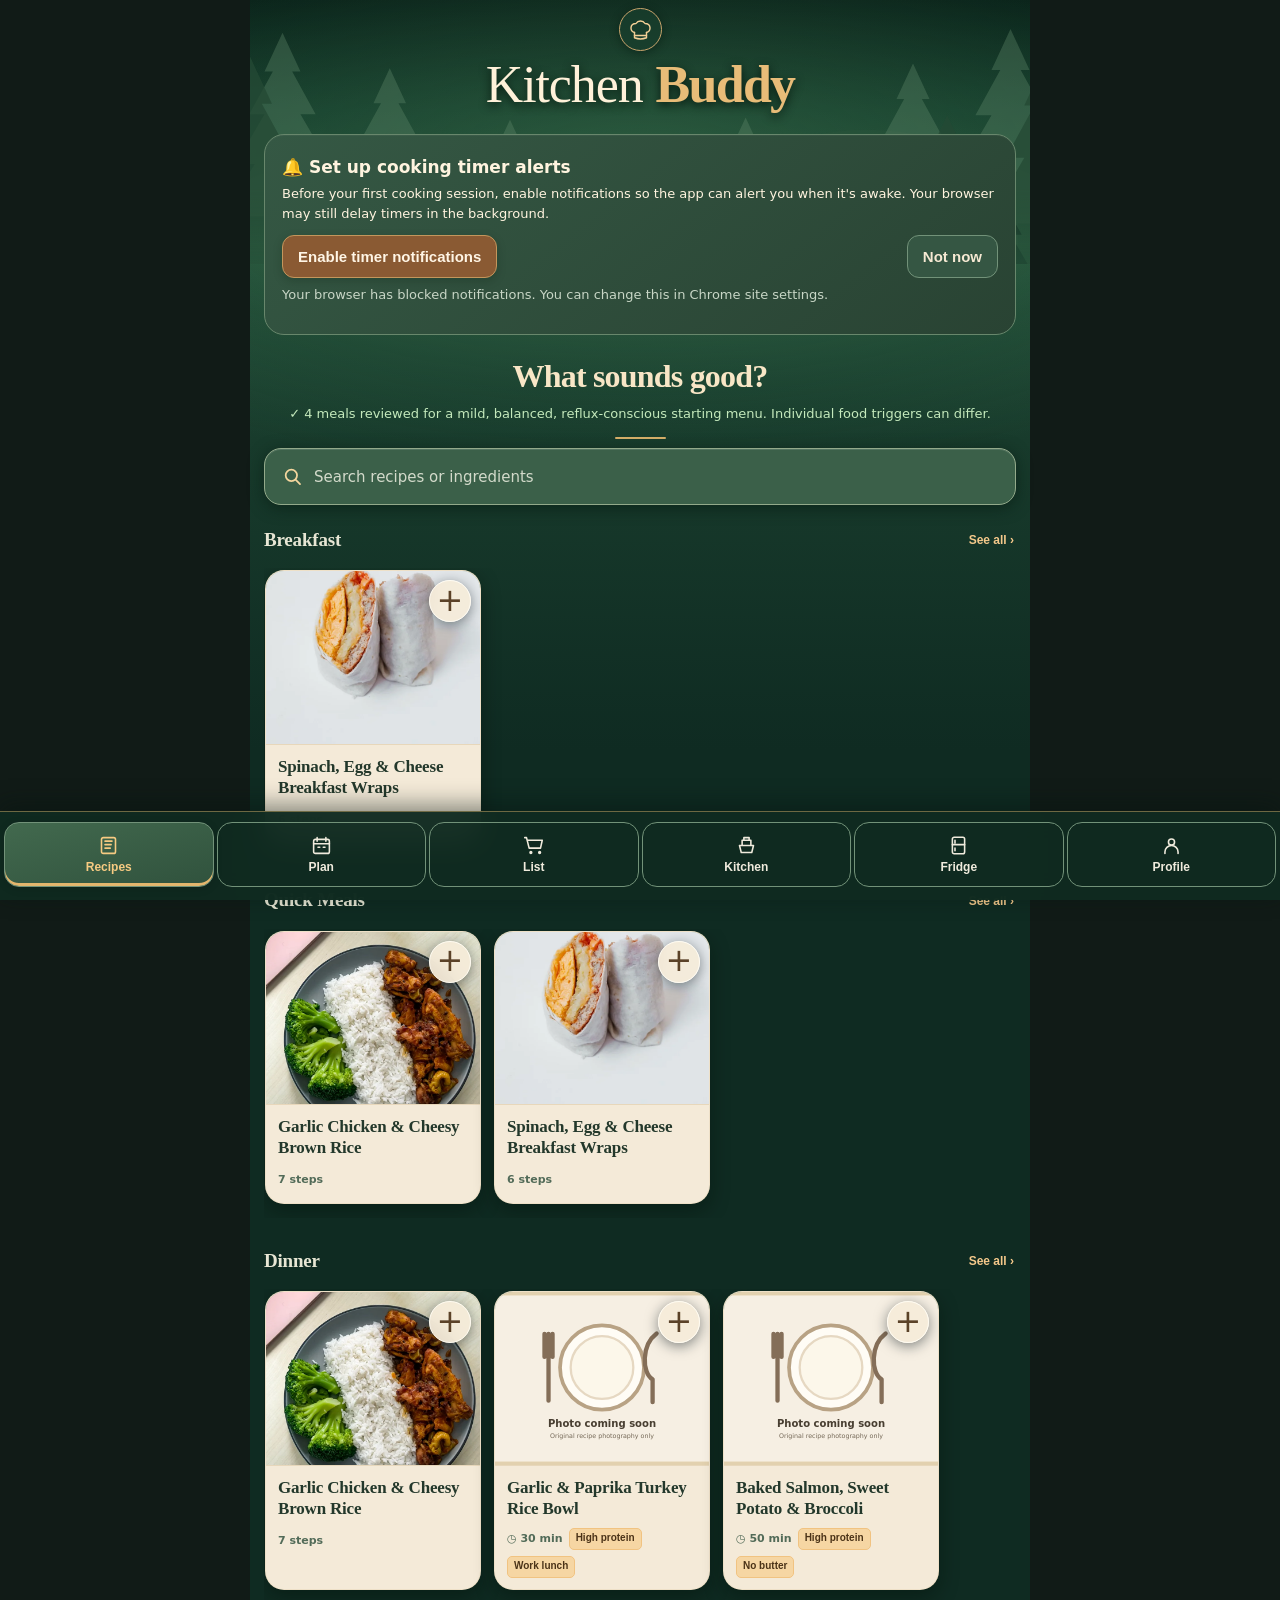
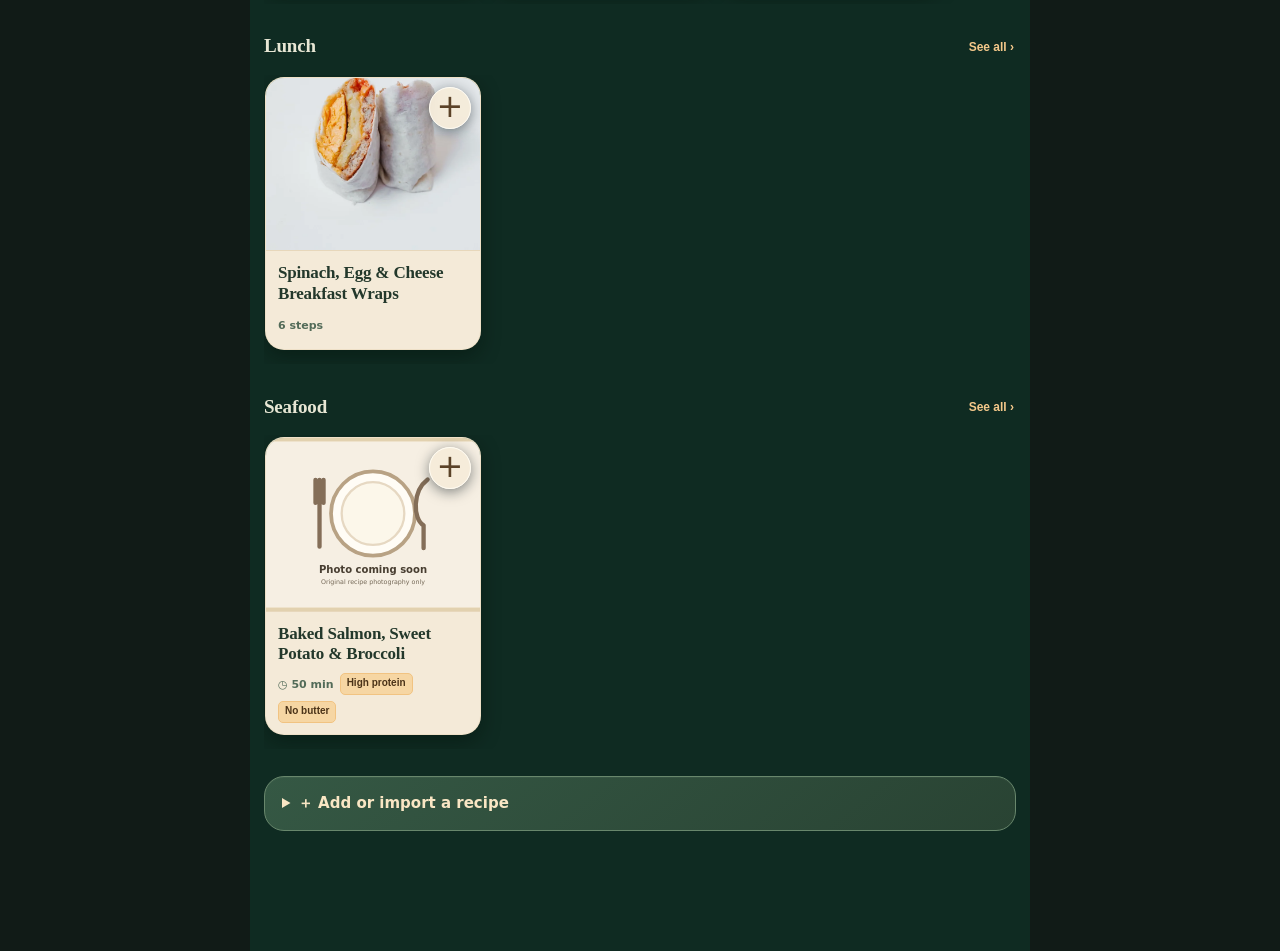
==== commit 21919bd4: "Integrate and test reviewed recipe-only beta: index.html" ====
--- a/index.html
+++ b/index.html
@@ -332,4 +332,4 @@
 function finishCooking(){acknowledgeAlarm();running=false;deadline=null;const r=recipe();if(hasItems(r)){if(confirm('Finished cooking? Tap OK to deduct ingredients from inventory. Cancel to keep inventory unchanged.')){for(const x of r.items){let need=Number(x.qty);for(const y of state.inventory.filter(y=>y.name.toLowerCase()===x.name.toLowerCase()&&y.unit===x.unit)){const n=Math.min(need,y.qty);y.qty=+(y.qty-n).toFixed(3);need-=n}}state.inventory=state.inventory.filter(x=>x.qty>0);save();toast('Dinner done! Inventory updated.')}else toast('Finished; inventory unchanged.')}else toast('Dinner done! Text-only ingredients not deducted.');showTab('home')}
 /* Render photo-first UI after the second script overrides the starter renderer. */
 renderRecipes();
-</script><script>if("serviceWorker" in navigator){window.addEventListener("load",()=>navigator.serviceWorker.register("./sw.js").catch(console.warn))}</script><script src="./buddy-v2.js?v=214"></script><script src="./catalog-additions-v2.js?v=1"></script><script src="./genuine-recipe-discoveries.js?v=1"></script><script src="./more-real-recipe-photos.js?v=1"></script><script src="./photographed-recipes-batch3.js?v=1"></script><script src="./kitchen-buddy-original-recipes.js?v=5"></script><script src="./library-rows-v2.js?v=13"></script><script src="./ui-polish.js?v=4"></script><script src="./navigation-history.js?v=2"></script></body></html>
+</script><script>if("serviceWorker" in navigator){window.addEventListener("load",()=>navigator.serviceWorker.register("./sw.js").catch(console.warn))}</script><script src="./buddy-v2.js?v=214"></script><script src="./catalog-additions-v2.js?v=1"></script><script src="./genuine-recipe-discoveries.js?v=1"></script><script src="./more-real-recipe-photos.js?v=1"></script><script src="./photographed-recipes-batch3.js?v=1"></script><script src="./kitchen-buddy-original-recipes.js?v=5"></script><script src="./health-curation.js?v=1"></script><script src="./library-rows-v2.js?v=14"></script><script src="./ui-polish.js?v=4"></script><script src="./navigation-history.js?v=2"></script></body></html>
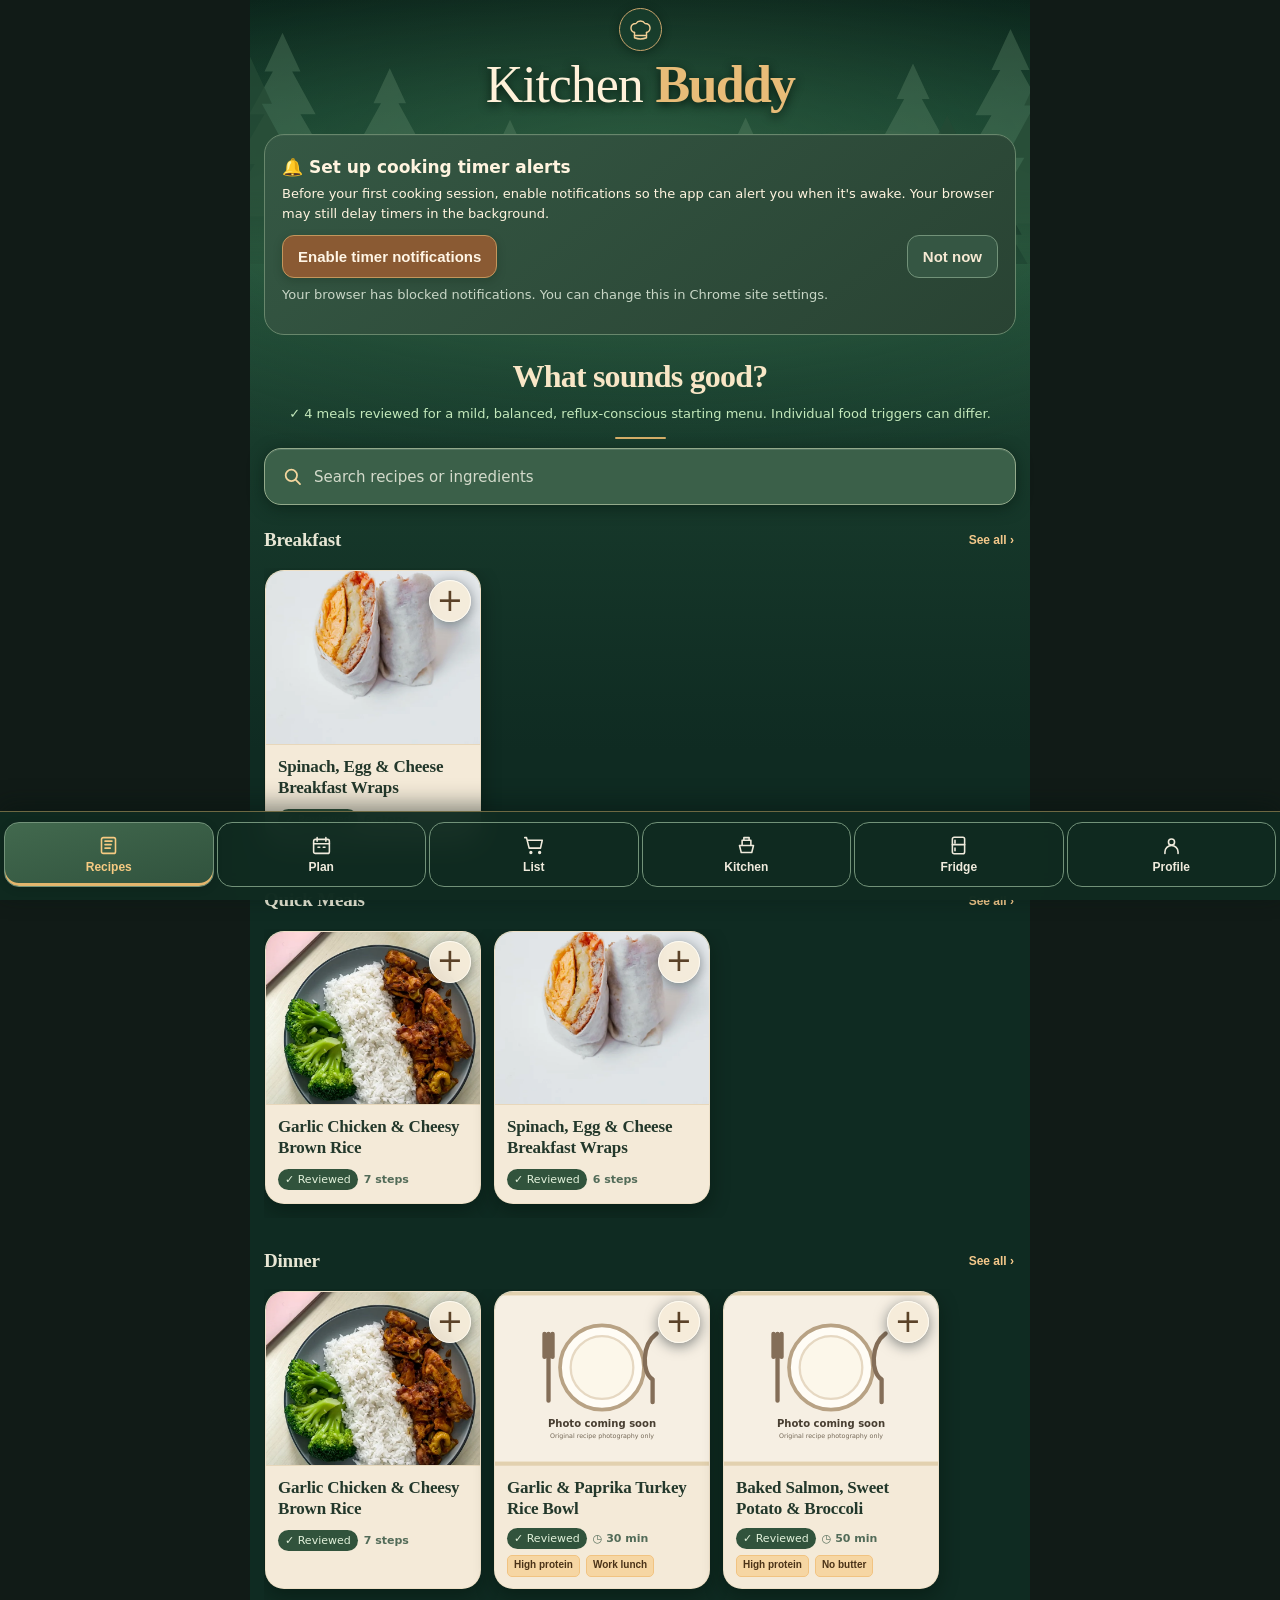
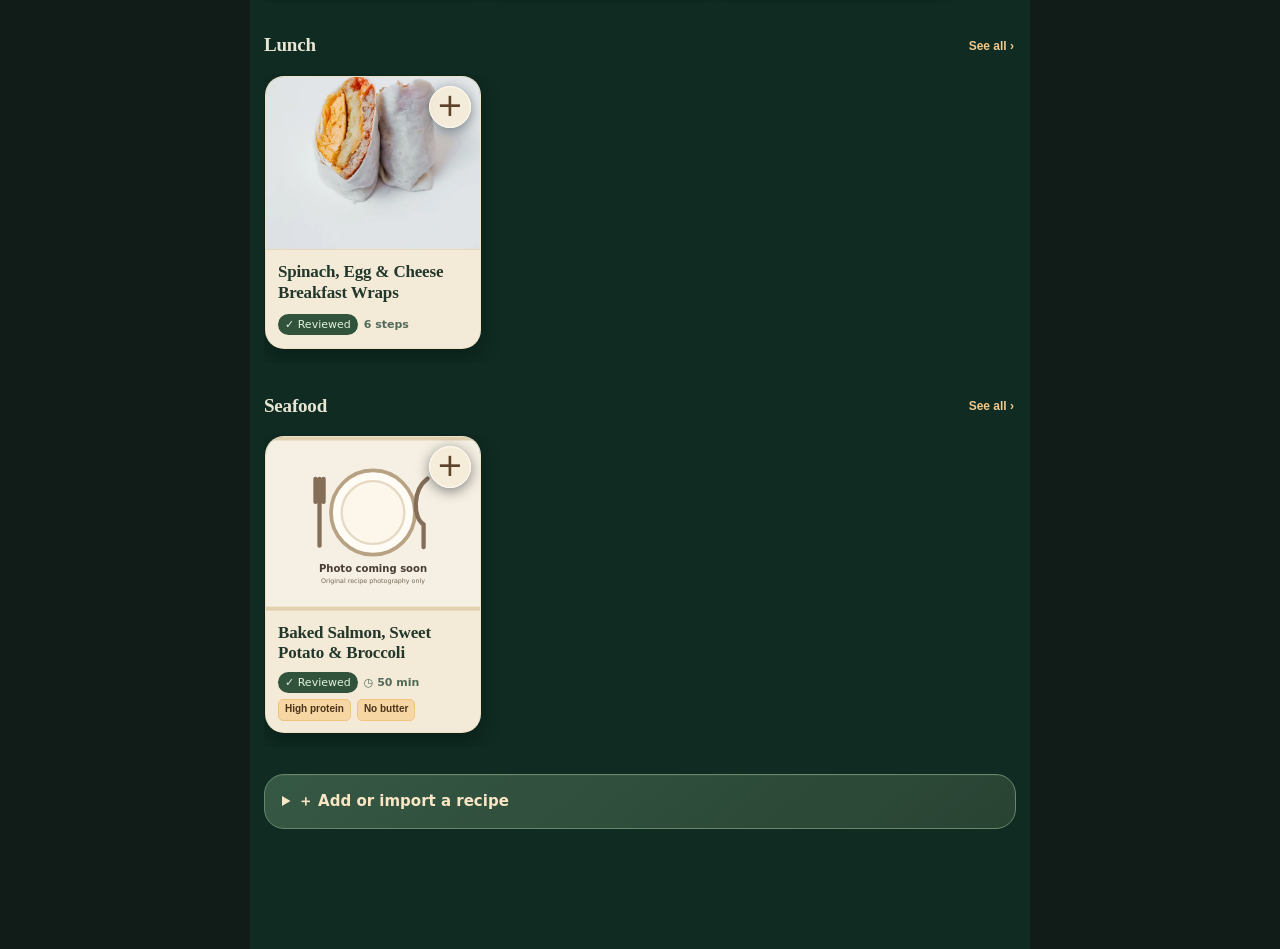
==== commit f9ba2223: "Prevent newly imported or restored recipes bypassing health review" ====
--- a/index.html
+++ b/index.html
@@ -273,8 +273,8 @@
     items:Array.isArray(r.items)?r.items:null,
     steps:r.steps.map(s=>({title:s.title,body:s.body,seconds:s.seconds})),
     recipeSourceUrl:source,recipeSourceName:name,recipeOrigin:source?'external-recipe':'no_external_source_recorded'};
- state.recipes.push(r);save();$('importText').value='';renderRecipes();toast('Recipe saved! ❤️')
-}catch(e){alert('Could not import recipe: '+e.message)}}function exportData(){const b=new Blob([JSON.stringify(state,null,2)],{type:'application/json'});const u=URL.createObjectURL(b),a=document.createElement('a');a.href=u;a.download='cooking-buddy-backup.json';a.click();setTimeout(()=>URL.revokeObjectURL(u),1000)}function restoreData(ev){const f=ev.target.files[0];if(!f)return;f.text().then(t=>{try{const s=JSON.parse(t);if(!Array.isArray(s.recipes)||!Array.isArray(s.foods)||!s.recipes.every(validateRecipe))throw Error('Invalid backup');if(!confirm('Replace your current recipes and leftovers with this backup?'))return;state=s;state.shopping=Array.isArray(state.shopping)?state.shopping:[];state.inventory=Array.isArray(state.inventory)?state.inventory:[];state.planned=Array.isArray(state.planned)?state.planned:[];active=0;step=0;save();renderRecipes();renderFoods();toast('Backup restored')}catch(e){alert('Invalid backup file')}});ev.target.value=''}function today(){const d=new Date();return [d.getFullYear(),String(d.getMonth()+1).padStart(2,'0'),String(d.getDate()).padStart(2,'0')].join('-')}function parseDay(v){return new Date(v+'T12:00:00')}function addFood(){const name=$('foodName').value.trim(),date=$('foodDate').value,days=Number($('foodDays').value);if(!name||!date||!Number.isInteger(days)||days<1||days>30){alert('Enter food, date, and a valid number of days.');return}if(parseDay(date)>parseDay(today())){alert('Date cannot be in the future');return}state.foods.push({id:Date.now(),name,date,days,notes:$('foodNotes').value.trim()});save();$('foodName').value='';$('foodNotes').value='';renderFoods();toast('Leftovers saved')}function renderFoods(){$('foods').innerHTML='';if(!state.foods.length){$('foods').innerHTML='<p class="muted">Your fridge is empty. Save leftovers after cooking, or tap Add item above.</p>';return}state.foods.forEach(f=>{const expires=parseDay(f.date);expires.setDate(expires.getDate()+f.days);const diff=Math.round((expires-parseDay(today()))/86400000);const d=document.createElement('div');d.className='panel';const h=document.createElement('h3');h.textContent=f.name;const p=document.createElement('p');p.className='small muted';p.textContent=`Stored ${f.date} • ${diff<0?'Past reminder date':diff===0?'Use-by reminder today':`${diff} day(s) until reminder`} • ${f.notes||'No notes'}`;const b=document.createElement('button');b.className='btn secondary';b.textContent='Used / discard';b.onclick=()=>{state.foods=state.foods.filter(x=>x.id!==f.id);save();renderFoods()};d.append(h,p,b);$('foods').append(d)})}$('foodDate').value=today();renderRecipes();showTab('home');
+ state.recipes.push(r);if(window.kbApplyHealthReview){if(!window.kbApplyHealthReview()){state.recipes=state.recipes.filter(x=>x!==r);throw Error('Not enough storage to archive the recipe safely.')}}else save();$('importText').value='';renderRecipes();toast(window.kbApplyHealthReview?'Recipe backed up and held for health review.':'Recipe saved! ❤️')
+}catch(e){alert('Could not import recipe: '+e.message)}}function exportData(){const b=new Blob([JSON.stringify(state,null,2)],{type:'application/json'});const u=URL.createObjectURL(b),a=document.createElement('a');a.href=u;a.download='cooking-buddy-backup.json';a.click();setTimeout(()=>URL.revokeObjectURL(u),1000)}function restoreData(ev){const f=ev.target.files[0];if(!f)return;f.text().then(t=>{try{const s=JSON.parse(t);if(!Array.isArray(s.recipes)||!Array.isArray(s.foods)||!s.recipes.every(validateRecipe))throw Error('Invalid backup');if(!confirm('Replace your current recipes and leftovers with this backup?'))return;const previous=state;state=s;state.shopping=Array.isArray(state.shopping)?state.shopping:[];state.inventory=Array.isArray(state.inventory)?state.inventory:[];state.planned=Array.isArray(state.planned)?state.planned:[];active=0;step=0;if(window.kbApplyHealthReview){if(!window.kbApplyHealthReview()){state=previous;throw Error('Could not safely archive recipes from this backup.')}}else save();renderRecipes();renderFoods();toast('Backup restored; unreviewed recipes held for review.')}catch(e){alert('Invalid backup file')}});ev.target.value=''}function today(){const d=new Date();return [d.getFullYear(),String(d.getMonth()+1).padStart(2,'0'),String(d.getDate()).padStart(2,'0')].join('-')}function parseDay(v){return new Date(v+'T12:00:00')}function addFood(){const name=$('foodName').value.trim(),date=$('foodDate').value,days=Number($('foodDays').value);if(!name||!date||!Number.isInteger(days)||days<1||days>30){alert('Enter food, date, and a valid number of days.');return}if(parseDay(date)>parseDay(today())){alert('Date cannot be in the future');return}state.foods.push({id:Date.now(),name,date,days,notes:$('foodNotes').value.trim()});save();$('foodName').value='';$('foodNotes').value='';renderFoods();toast('Leftovers saved')}function renderFoods(){$('foods').innerHTML='';if(!state.foods.length){$('foods').innerHTML='<p class="muted">Your fridge is empty. Save leftovers after cooking, or tap Add item above.</p>';return}state.foods.forEach(f=>{const expires=parseDay(f.date);expires.setDate(expires.getDate()+f.days);const diff=Math.round((expires-parseDay(today()))/86400000);const d=document.createElement('div');d.className='panel';const h=document.createElement('h3');h.textContent=f.name;const p=document.createElement('p');p.className='small muted';p.textContent=`Stored ${f.date} • ${diff<0?'Past reminder date':diff===0?'Use-by reminder today':`${diff} day(s) until reminder`} • ${f.notes||'No notes'}`;const b=document.createElement('button');b.className='btn secondary';b.textContent='Used / discard';b.onclick=()=>{state.foods=state.foods.filter(x=>x.id!==f.id);save();renderFoods()};d.append(h,p,b);$('foods').append(d)})}$('foodDate').value=today();renderRecipes();showTab('home');
 /* The live app retains its original browser storage key and timer service-worker scope. */
 </script><script>
 let filter='all';const uid=()=>Date.now().toString(36)+Math.random().toString(36).slice(2,7);
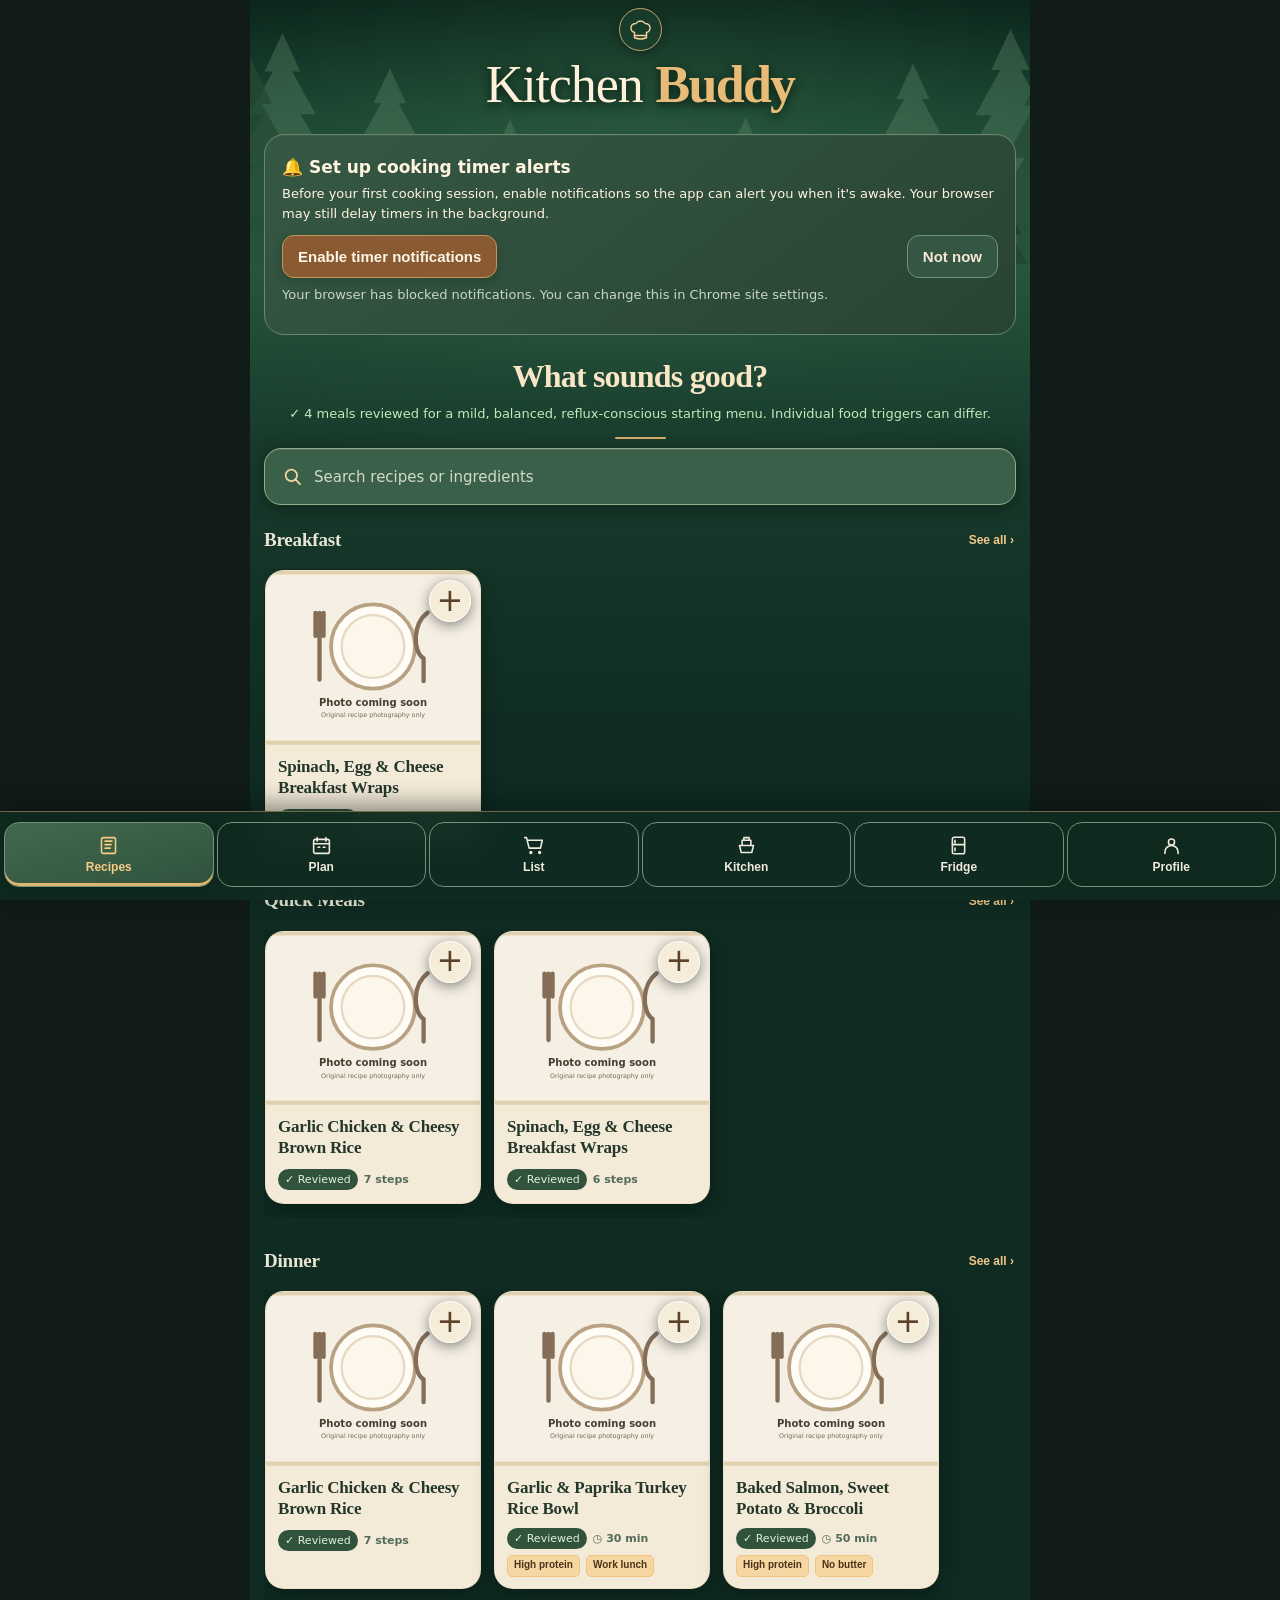
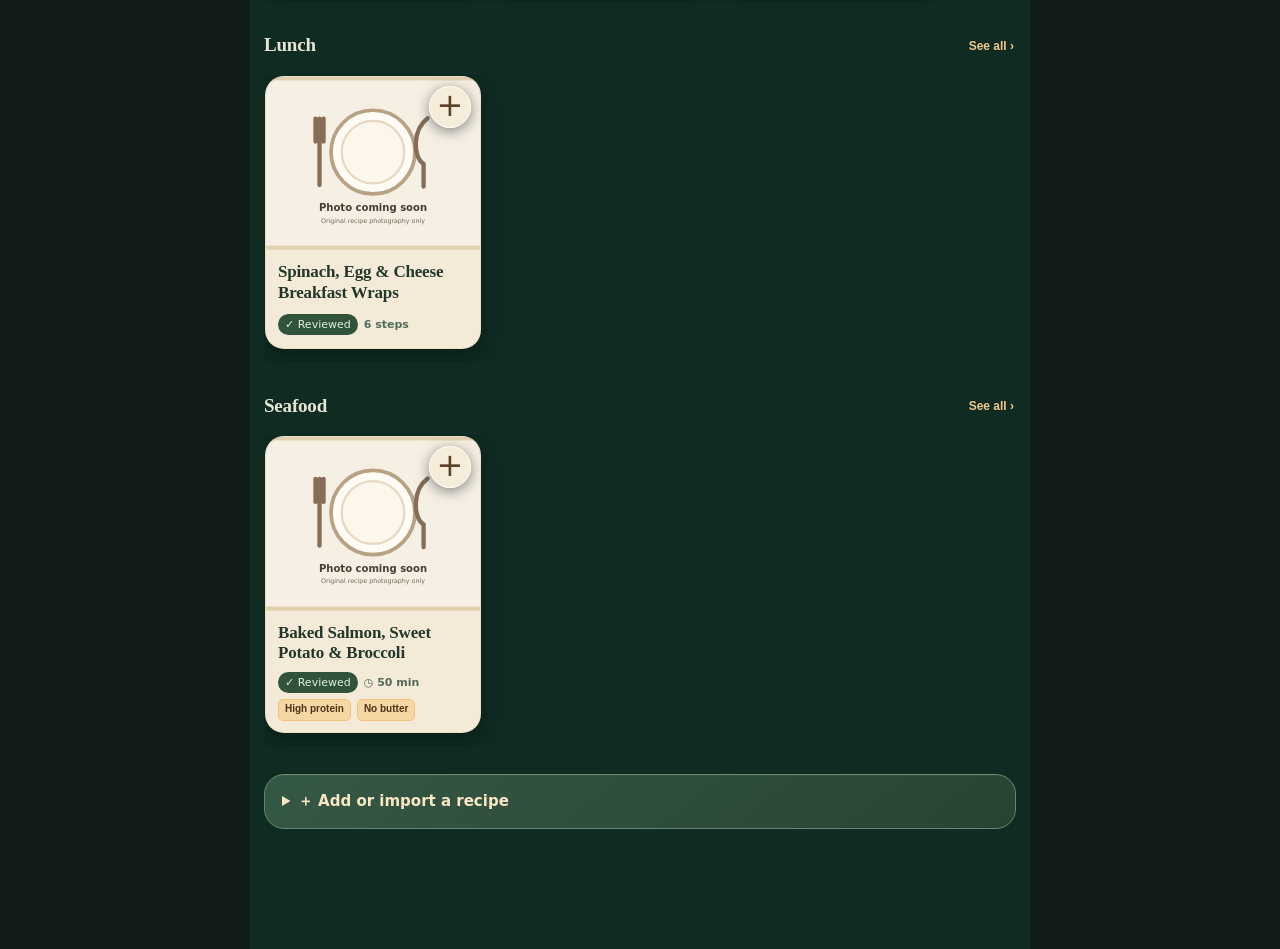
==== commit 6dceff77: "Drop illustrative seeded photos; load strict recipe-photo integrity rules" ====
--- a/index.html
+++ b/index.html
@@ -48,13 +48,8 @@
 <p class="small notice">Phones can suspend web timers. Use your Clock app as backup for critical cooking times.</p></div></details><div class="row cook-nav"><button class="btn secondary" onclick="changeStep(-1)">← Back</button><button class="btn" onclick="changeStep(1)" id="nextBtn">Next step →</button></div><details class="panel"><summary>🥕 Ingredients and amounts</summary><ul id="ingredients"></ul></details><p class="small muted">Timers use the clock and catch up when you return to this tab. Keep the app open for the most reliable sound alerts; phone background restrictions can silence alerts.</p></section>
 <section id="shopping" class="hide"><h2>🛒 Shopping & Kitchen</h2><div class="panel"><h3>📅 Planned meals</h3><p class="small muted">Select Plan meal on a recipe to combine ingredients and subtract kitchen inventory.</p><div id="plannedMeals"></div></div><div class="panel"><h3>Shopping list</h3><p class="small muted">Tap Bought to add groceries to kitchen inventory.</p><div id="shoppingItems"></div><label>New item<input id="shopName" placeholder="Brown rice"></label><label>Quantity<input id="shopQty" type="number" min="0.01" step="any" value="1"></label><label>Unit<input id="shopUnit" placeholder="cups dry"></label><button class="btn" onclick="addShopManual()">Add to list</button></div><div class="panel"><h3>📦 Kitchen inventory</h3><div id="inventoryItems"></div></div></section><section id="fridge" class="hide"><h2>🧊 My Fridge</h2><div class="panel"><h3>Add leftovers</h3><label>Food name<input id="foodName" placeholder="Cooked brown rice"></label><label>Date cooked / refrigerated<input id="foodDate" type="date"></label><label>Recommended use-within (days)<input id="foodDays" type="number" min="1" max="30" value="3"></label><label>Notes (optional)<input id="foodNotes" placeholder="About ½ cup"></label><button class="btn" onclick="addFood()">Save leftovers</button><p class="small muted notice">Dates are reminders, not guarantees of safety. Refrigerate promptly at 40°F / 4°C or below. Most cooked leftovers keep 3–4 days; use a shorter window when appropriate. Reheat rice thoroughly.</p></div><div id="foods"></div></section><section id="settings" class="hide"><h2>⚙️ About Cooking Buddy</h2><div class="panel"><p>Built for quick, detailed cooking instructions and a simple food inventory.</p><p>Everything is saved locally in this browser. Clearing browser storage may delete recipes and leftovers, so export backups regularly.</p><p>For new recipes, ask ChatGPT: <strong>“Make this into Cooking Buddy recipe JSON with ingredients and timed steps.”</strong> Then paste it into the import box.</p><p>Timer alerts require your phone to allow sound and may not fire while the browser is suspended. This app doesn't connect directly to your ChatGPT conversation.</p></div></section></main><nav class="tabs"><button class="btn secondary" data-tab="home" onclick="showTab('home')">📖 Recipes</button><button class="btn secondary" data-tab="cook" onclick="showTab('cook')">⏱️ Cook</button><button class="btn secondary" data-tab="shopping" onclick="showTab('shopping')">🛒 Shop</button><button class="btn secondary" data-tab="fridge" onclick="showTab('fridge')">🧊 Fridge</button><button class="btn secondary" data-tab="settings" onclick="showTab('settings')">⚙️ Info</button></nav><div class="alarmbanner hide" id="alarmBanner" role="alert" aria-live="assertive"><div><strong>⏰ Cooking timer is done!</strong><p id="alarmBannerMessage">Your timer finished. Check your food.</p></div><button class="btn alarmstop" id="alarmStopBtn" onclick="acknowledgeAlarm()">■ Stop alarm</button></div><div id="toast" class="toast" role="status"></div><script>
 const starter={id:'garlic-chicken-rice',name:'Garlic Chicken & Cheesy Brown Rice',description:'Our first dinner ❤️ • precooked chicken • about 15 minutes',ingredients:['4–6 oz precooked grilled chicken strips','1–2 cups frozen broccoli','½–¾ cup cooked brown rice (microwave rice is fine)','2 tbsp shredded cheese','1 tsp unsalted butter','2 tbsp water','¼ tsp garlic powder','¼ tsp paprika','Pinch of black pepper'],steps:[{title:'Get everything ready',body:'Put the precooked chicken, frozen broccoli, rice, cheese, butter, seasonings, skillet, lid, and measuring spoons on the counter. Wash your hands. If using raw chicken instead, this recipe needs different cooking instructions.',seconds:0},{title:'Steam the broccoli',body:'Put 1–2 cups of frozen broccoli in the skillet. Add 2 tablespoons water. Cover with a lid and set the stove to medium heat. Steam for about 4–5 minutes until hot and fork-tender. Check and add a splash of water if the pan dries out.',seconds:300},{title:'Warm and season the chicken',body:'Remove the lid carefully (watch for steam). Add 4–6 oz precooked chicken strips, 1 teaspoon unsalted butter, ¼ teaspoon garlic powder, ¼ teaspoon paprika, and a pinch of black pepper. Stir over medium heat until the chicken is steaming hot throughout, about 2–3 minutes.',seconds:180},{title:'Prepare the brown rice',body:'Microwave the brown rice according to the package directions, including any venting instructions. Measure out ½–¾ cup cooked rice. Put unused cooked rice in the refrigerator promptly; ideally cool it quickly in a shallow container.',seconds:0},{title:'Mix the rice into the skillet',body:'Turn the heat to low. Add the hot cooked brown rice to the chicken and broccoli. Stir gently for about 1 minute so everything is evenly mixed and hot.',seconds:60},{title:'Melt the cheese',body:'Sprinkle 2 tablespoons shredded cheese over the skillet. Turn off the burner, cover the pan, and let the cheese melt for 30–60 seconds. Remove the lid and check the cheese.',seconds:60},{title:'Serve and store leftovers',body:'Serve your dinner and enjoy! Refrigerate leftovers promptly in shallow containers, preferably within 1 hour for rice. For refrigerated cooked leftovers, plan to eat within 3–4 days, or freeze. Add them in the My Fridge tab.',seconds:0}]};
-const tilapiaRecipe={"id":"lemon-garlic-tilapia-broccoli-rice","name":"Lemon-Garlic Tilapia with Broccoli & Brown Rice","description":"Simple fish dinner 🐟 • 2 servings • about 25 min after thawing","ingredients":["2 plain tilapia fillets (about 12 oz total), thawed if frozen","2 cups frozen broccoli florets","1 cup cooked brown rice (microwave pouch is fine)","1 lemon (about 2 tbsp juice)","1 tbsp olive oil or other cooking oil","1 tsp unsalted butter (optional)","½ tsp garlic powder","¼ tsp paprika","⅛ tsp black pepper","Small pinch of salt (optional)","2 tbsp water for steaming the broccoli"],"items":[{"name":"plain tilapia fillets","qty":12,"unit":"oz"},{"name":"frozen broccoli","qty":2,"unit":"cup"},{"name":"cooked brown rice","qty":1,"unit":"cup"},{"name":"lemon","qty":1,"unit":"each"},{"name":"olive oil","qty":1,"unit":"tbsp"},{"name":"unsalted butter","qty":1,"unit":"tsp"},{"name":"garlic powder","qty":0.5,"unit":"tsp"},{"name":"paprika","qty":0.25,"unit":"tsp"},{"name":"black pepper","qty":0.125,"unit":"tsp"},{"name":"salt","qty":0.0625,"unit":"tsp"}],"steps":[{"title":"Thaw the tilapia safely","body":"If the fillets are frozen, thaw in the refrigerator according to package directions before cooking. For a faster option, follow the package's cold-water thawing instructions. If individually vacuum-sealed, follow the package instructions about opening or removing the packaging before thawing. Never leave fish out on the counter to thaw. Thawing time is not included in the 25-minute cooking estimate.","seconds":0},{"title":"Set out your ingredients","body":"Wash your hands. Put the thawed tilapia, broccoli, microwave brown rice, lemon, oil, seasonings, butter, a skillet with a lid, and a plate on the counter. Pat the fillets dry with a paper towel. Wash hands, utensils, and any surfaces that touch raw fish.","seconds":0},{"title":"Steam the broccoli","body":"Put 2 cups frozen broccoli and 2 tablespoons water in your skillet. Cover with a lid and cook on medium heat for about 4–5 minutes. Lift the lid away from your face to avoid steam. The broccoli should be hot and fork-tender. Transfer to a clean plate and cover loosely to keep warm; wipe the skillet if needed.","seconds":300},{"title":"Heat the brown rice","body":"Microwave the brown rice according to the package directions, including any venting instructions. Measure out 1 cup cooked rice for the meal. Keep it covered and warm. Refrigerate extra cooked rice promptly.","seconds":0},{"title":"Season the fish","body":"Sprinkle both sides of the thawed tilapia with ½ teaspoon garlic powder, ¼ teaspoon paprika, ⅛ teaspoon black pepper, and a little salt if you like. Squeeze half the lemon over the fillets; save the other half for finishing.","seconds":0},{"title":"Heat the skillet","body":"Set the empty skillet over medium heat. Add 1 tablespoon oil and let it warm for about 30 seconds. The oil should shimmer gently, not smoke. Lay the fish in the pan away from you to avoid splashing.","seconds":0},{"title":"Cook the first side","body":"Cook the tilapia over medium heat without moving it for about 3–4 minutes. Use a spatula to gently lift an edge; it should release without tearing when ready. Thicker pieces may need longer. This timer is only a guide.","seconds":240},{"title":"Flip and finish the fish","body":"Carefully flip each fillet once. Cook the other side for about 3–4 minutes. Check the thickest part with a food thermometer: fish must reach 145°F (63°C). If it is under 145°F, cook another 1–2 minutes and recheck. Fully cooked fish is opaque and separates easily with a fork; use the thermometer when possible.","seconds":240},{"title":"Finish with lemon and butter","body":"Move the cooked fish onto a clean plate (not the plate that held raw fish). Turn the heat to low or off. Add 1 teaspoon butter, if using, and squeeze in the remaining lemon juice. Stir in the warm skillet for about 30–60 seconds, then spoon over the fish.","seconds":60},{"title":"Plate dinner and store leftovers","body":"Put half the rice and broccoli on each plate. Add a tilapia fillet and a little lemon sauce. Enjoy! Refrigerate leftovers promptly in shallow containers, within 2 hours of cooking (within 1 hour if above 90°F outside). Eat refrigerated cooked fish within 3–4 days; keep cooked rice chilled promptly. Use My Fridge to track them.","seconds":0}],"recipeVersion":3};const timerTestRecipe={"id":"mochis-five-second-timer-test","name":"Mochi's 5-Second Kitchen Test 🐱","description":"🧪 Test only • 5 seconds • no ingredients, cooking, or shopping required","ingredients":["No groceries required! 🐾","This is a timer test—not a real cooking recipe."],"steps":[{"title":"🐻 Wake the tiny bear!","body":"Set your timer sound to Cute bear roar, then tap ▶ Start. Wait five seconds. Did you hear the roar? If you want, open the floating timer and switch to another app, then try again. Android may delay sounds and notifications in the background.","seconds":5},{"title":"Check the result","body":"Did you hear a cute roar, bell or chime? Did the notification appear? Did the floating countdown keep updating? Tell Babycakes what worked and what didn't! This recipe is just for testing, so there is nothing to cook.","seconds":0}]};const testKitchenRecipes=[{"id":"easy-honey-garlic-chicken-broccoli-rice","name":"Honey-Garlic Chicken & Broccoli Rice Bowls","description":"Easy skillet dinner 🍯 • 2 servings • about 25–30 min","servings":2,"category":"Dinner","photoIsIllustrative":true,"photo":"https://images.pexels.com/photos/105588/pexels-photo-105588.jpeg?auto=compress&cs=tinysrgb&w=850","photoCredit":"Keegan Evans / Pexels","photoSource":"https://www.pexels.com/photo/white-rice-chicken-and-broccoli-on-black-non-stick-pan-105588/","ingredients":["12 oz boneless skinless chicken breast, cut into 1-inch pieces","2 cups frozen broccoli","1 cup cooked brown rice, such as microwave rice","1 tbsp soy sauce","1 tbsp honey","1 tsp rice vinegar","1 tbsp olive oil","½ tsp garlic powder","1 tbsp water"],"items":[{"name":"boneless skinless chicken breast","qty":12,"unit":"oz"},{"name":"frozen broccoli","qty":2,"unit":"cup"},{"name":"cooked brown rice","qty":1,"unit":"cup"},{"name":"soy sauce","qty":1,"unit":"tbsp"},{"name":"honey","qty":1,"unit":"tbsp"},{"name":"rice vinegar","qty":1,"unit":"tsp"},{"name":"olive oil","qty":1,"unit":"tbsp"},{"name":"garlic powder","qty":0.5,"unit":"tsp"}],"steps":[{"title":"Prepare your workspace","body":"Wash your hands. Get a cutting board, knife, skillet, spatula, small bowl and food thermometer ready. Keep raw chicken away from rice and vegetables. Cut the chicken into roughly 1-inch pieces, then wash hands and clean surfaces.","seconds":0},{"title":"Mix the sweet garlic sauce","body":"In a small bowl, stir together 1 tablespoon soy sauce, 1 tablespoon honey, 1 teaspoon rice vinegar, ½ teaspoon garlic powder and 1 tablespoon water. Set this beside the stove.","seconds":0},{"title":"Get broccoli steaming","body":"Put the frozen broccoli in a covered microwave-safe bowl with a splash of water; cook according to its package instructions until steaming hot and tender. Start the chicken while it cooks. Use a clean fork for the broccoli.","seconds":0},{"title":"Cook the chicken pieces","body":"Heat 1 tablespoon olive oil in a skillet over medium heat. Add chicken in one layer. Cook about 5–7 minutes, turning the pieces so all sides brown. Check the largest piece with a food thermometer: chicken must reach 165°F (74°C). Continue cooking and checking if needed.","seconds":420},{"title":"Coat in honey-garlic sauce","body":"Turn the heat down to medium-low. Pour the sauce over the cooked chicken. Stir for 1–2 minutes until glossy and heated through. Honey can burn quickly, so keep stirring and lower the heat if it sizzles too hard.","seconds":120},{"title":"Warm the rice","body":"Heat the precooked brown rice according to its package instructions. Measure 1 cup for the meal and keep it covered until serving. Refrigerate extra cooked rice promptly.","seconds":0},{"title":"Assemble two bowls","body":"Divide warm rice and broccoli between two bowls. Top with honey-garlic chicken and any sauce left in the skillet. Refrigerate leftovers promptly, within 2 hours.","seconds":0}],"recipeVersion":1},{"id":"easy-turkey-taco-rice-bowls","name":"Turkey Taco Rice Bowls","description":"Flavorful taco bowls 🌮 • 2 servings • about 25 min","servings":2,"category":"Dinner","photoIsIllustrative":true,"photo":"https://images.pexels.com/photos/8363975/pexels-photo-8363975.jpeg?auto=compress&cs=tinysrgb&w=850","photoCredit":"Cecilia Cavazos / Pexels","photoSource":"https://www.pexels.com/photo/choice-of-healthy-food-8363975/","ingredients":["12 oz raw ground turkey","1 bell pepper, diced","½ cup drained canned black beans","½ cup frozen corn","1 cup cooked brown rice","½ cup salsa","¼ cup shredded cheese","1 tbsp taco seasoning","1 tsp olive oil"],"items":[{"name":"ground turkey","qty":12,"unit":"oz"},{"name":"bell pepper","qty":1,"unit":"each"},{"name":"black beans","qty":0.5,"unit":"cup"},{"name":"frozen corn","qty":0.5,"unit":"cup"},{"name":"cooked brown rice","qty":1,"unit":"cup"},{"name":"salsa","qty":0.5,"unit":"cup"},{"name":"shredded cheese","qty":0.25,"unit":"cup"},{"name":"taco seasoning","qty":1,"unit":"tbsp"},{"name":"olive oil","qty":1,"unit":"tsp"}],"steps":[{"title":"Prepare bowls and toppings","body":"Get out a skillet, spatula, can opener, strainer, knife and two bowls. Dice the bell pepper, drain and rinse black beans, and measure the corn, salsa, rice and cheese.","seconds":0},{"title":"Heat your rice","body":"Warm the precooked brown rice following its package directions. Use 1 cup total for two bowls. Keep warm while you cook the turkey.","seconds":0},{"title":"Brown the ground turkey","body":"Warm 1 teaspoon olive oil in a skillet over medium heat. Add 12 oz ground turkey and the diced pepper. Break the turkey into small pieces and cook for roughly 7–9 minutes, stirring frequently. The turkey must reach 165°F (74°C) throughout.","seconds":540},{"title":"Add taco flavor","body":"Sprinkle 1 tablespoon taco seasoning over the fully cooked turkey. Add 2 tablespoons water and stir for 1–2 minutes, until the mixture smells fragrant and coats the meat.","seconds":120},{"title":"Warm the beans and corn","body":"Stir in ½ cup black beans and ½ cup frozen corn. Cook about 3–4 minutes until piping hot, stirring so nothing sticks.","seconds":240},{"title":"Build your taco bowls","body":"Divide rice and turkey mixture between two bowls. Spoon ¼ cup salsa over each serving, then divide the shredded cheese between them. Refrigerate leftovers promptly.","seconds":0}],"recipeVersion":1},{"id":"easy-sheet-pan-sausage-potatoes-peppers","name":"Sheet-Pan Sausage, Peppers & Potatoes","description":"Easy oven dinner 🍠 • 2 servings • about 40 min","servings":2,"category":"Dinner","photoIsIllustrative":true,"photo":"https://images.pexels.com/photos/37275057/pexels-photo-37275057.jpeg?auto=compress&cs=tinysrgb&w=850","photoCredit":"cami / Pexels","photoSource":"https://www.pexels.com/photo/rustic-potato-and-sausage-dish-on-checkered-cloth-37275057/","ingredients":["12 oz fully cooked chicken sausage, sliced into rounds","12 oz baby potatoes, quartered","1 bell pepper, sliced","½ yellow onion, sliced","1 tbsp olive oil","1 tsp Italian seasoning","½ tsp garlic powder","Pinch of black pepper"],"items":[{"name":"fully cooked chicken sausage","qty":12,"unit":"oz"},{"name":"baby potatoes","qty":12,"unit":"oz"},{"name":"bell pepper","qty":1,"unit":"each"},{"name":"yellow onion","qty":0.5,"unit":"each"},{"name":"olive oil","qty":1,"unit":"tbsp"},{"name":"Italian seasoning","qty":1,"unit":"tsp"},{"name":"garlic powder","qty":0.5,"unit":"tsp"},{"name":"black pepper","qty":0.125,"unit":"tsp"}],"steps":[{"title":"Preheat the oven","body":"Set the oven to 425°F (218°C). Put a sturdy rimmed baking sheet, knife, cutting board, mixing bowl and spatula on the counter. This recipe uses fully cooked sausage; raw sausage has different safety and timing requirements.","seconds":0},{"title":"Cut the vegetables","body":"Wash the potatoes and pepper. Quarter the baby potatoes into similarly sized pieces, then slice one bell pepper and half a yellow onion. Keep pieces reasonably even so they roast together.","seconds":0},{"title":"Season the sheet pan","body":"Toss the potatoes, pepper and onion with 1 tablespoon olive oil, 1 teaspoon Italian seasoning, ½ teaspoon garlic powder and a pinch of pepper. Spread in one layer; avoid piling up the vegetables.","seconds":0},{"title":"Start roasting potatoes and vegetables","body":"Roast at 425°F for 15 minutes. You can prepare and slice the fully cooked sausage while the vegetables begin to soften.","seconds":900},{"title":"Add sausage and finish roasting","body":"Carefully pull out the baking sheet. Turn the vegetables, then scatter on 12 oz sliced fully cooked chicken sausage. Return to the oven for about 12–15 minutes. The potatoes should be fork-tender and browned, and the sausage heated through. Check the package for specific reheating directions.","seconds":900},{"title":"Serve and store","body":"Divide the sausage and vegetables between two plates. Use oven mitts when handling the sheet pan. Refrigerate leftovers promptly, within 2 hours.","seconds":0}],"recipeVersion":1},{"id":"easy-spinach-egg-cheese-wraps","name":"Spinach, Egg & Cheese Breakfast Wraps","description":"Quick breakfast or dinner 🥚 • 2 wraps • about 15 min","servings":2,"category":"Dinner","photoIsIllustrative":true,"photo":"https://images.pexels.com/photos/4869465/pexels-photo-4869465.jpeg?auto=compress&cs=tinysrgb&w=850","photoCredit":"ROMAN ODINTSOV / Pexels","photoSource":"https://www.pexels.com/photo/a-close-up-shot-of-a-delicious-wrap-4869465/","ingredients":["4 eggs","2 cups baby spinach","2 medium flour tortillas","¼ cup shredded cheese","1 tsp olive oil","Pinch of salt and black pepper"],"items":[{"name":"eggs","qty":4,"unit":"each"},{"name":"baby spinach","qty":2,"unit":"cup"},{"name":"flour tortillas","qty":2,"unit":"each"},{"name":"shredded cheese","qty":0.25,"unit":"cup"},{"name":"olive oil","qty":1,"unit":"tsp"},{"name":"salt","qty":0.125,"unit":"tsp"},{"name":"black pepper","qty":0.125,"unit":"tsp"}],"steps":[{"title":"Get out the equipment","body":"Set out a nonstick or well-seasoned skillet, spatula, mixing bowl, fork and two plates. Wash the spinach, or use spinach labeled prewashed.","seconds":0},{"title":"Beat four eggs","body":"Crack 4 eggs into a bowl and beat them thoroughly with a fork. Add a pinch of salt and black pepper. Wash your hands after handling raw eggs.","seconds":0},{"title":"Wilt the spinach","body":"Warm 1 teaspoon olive oil in the skillet over medium-low heat. Add 2 cups spinach and stir for about 1 minute, until mostly wilted.","seconds":60},{"title":"Gently scramble the eggs","body":"Pour eggs into the skillet over the spinach. Stir gently for approximately 3–5 minutes, until the eggs are fully set, with no runny liquid. Egg dishes should reach 160°F (71°C).","seconds":300},{"title":"Melt cheese and warm tortillas","body":"Turn off the stove. Stir ¼ cup shredded cheese into the hot eggs. Warm each tortilla according to the package instructions; do not put a dry tortilla too close to an open flame.","seconds":0},{"title":"Fill, fold and enjoy","body":"Divide the eggs and spinach between two tortillas. Fold in the sides, roll each wrap firmly and enjoy warm. Refrigerate leftovers promptly.","seconds":0}],"recipeVersion":1},{"id":"easy-tomato-spinach-chickpea-pasta","name":"Tomato, Spinach & Chickpea Pasta","description":"Comforting pantry dinner 🍝 • 2 servings • about 25 min","servings":2,"category":"Dinner","photoIsIllustrative":true,"photo":"https://images.pexels.com/photos/19805084/pexels-photo-19805084.jpeg?auto=compress&cs=tinysrgb&w=850","photoCredit":"mustafa türkeri / Pexels","photoSource":"https://www.pexels.com/photo/tomato-pasta-on-a-black-plate-19805084/","ingredients":["6 oz dry whole-wheat penne or similar pasta","1 can (15 oz) chickpeas, drained and rinsed","1 cup tomato pasta sauce","2 cups baby spinach","1 tbsp olive oil","2 tbsp grated Parmesan","½ tsp garlic powder"],"items":[{"name":"whole-wheat pasta","qty":6,"unit":"oz"},{"name":"chickpeas","qty":1,"unit":"can"},{"name":"tomato pasta sauce","qty":1,"unit":"cup"},{"name":"baby spinach","qty":2,"unit":"cup"},{"name":"olive oil","qty":1,"unit":"tbsp"},{"name":"grated Parmesan","qty":2,"unit":"tbsp"},{"name":"garlic powder","qty":0.5,"unit":"tsp"}],"steps":[{"title":"Bring pasta water to a boil","body":"Fill a medium or large saucepan with water and bring it to a rolling boil. Get a colander, can opener and skillet ready. Wash your hands before starting.","seconds":0},{"title":"Cook the pasta","body":"Add 6 oz dry whole-wheat pasta to the boiling water. Follow its package timing, usually about 8–12 minutes, stirring occasionally. Start with an 8-minute reminder and taste a piece before draining.","seconds":480},{"title":"Prepare chickpeas and spinach","body":"While pasta cooks, drain and rinse a can of chickpeas. Wash the spinach if it is not prewashed. Measure out 1 cup pasta sauce and ½ teaspoon garlic powder.","seconds":0},{"title":"Warm the chickpea tomato sauce","body":"Heat 1 tablespoon olive oil in a separate skillet over medium-low heat. Add the chickpeas, 1 cup tomato sauce and garlic powder. Stir and gently simmer for about 5 minutes. Do not let the sauce splatter.","seconds":300},{"title":"Wilt the spinach into the sauce","body":"Add 2 cups baby spinach to the skillet. Stir for 1–2 minutes until wilted and the sauce is heated through.","seconds":120},{"title":"Combine and serve","body":"Drain the pasta carefully, reserving a spoonful of cooking water if the sauce is thick. Toss pasta with chickpea sauce and divide between two bowls. Sprinkle with 1 tablespoon Parmesan per bowl. Refrigerate leftovers promptly.","seconds":0}],"recipeVersion":1},{"id":"easy-garlic-shrimp-green-bean-rice","name":"Garlic Shrimp, Green Beans & Brown Rice","description":"Quick seafood dinner 🍤 • 2 servings • about 20 min after thawing","servings":2,"category":"Dinner","photoIsIllustrative":true,"photo":"https://images.pexels.com/photos/11015917/pexels-photo-11015917.jpeg?auto=compress&cs=tinysrgb&w=850","photoCredit":"FOX ^.ᆽ.^= ∫ / Pexels","photoSource":"https://www.pexels.com/photo/delicious-shrimps-in-a-rice-bowl-11015917/","ingredients":["12 oz raw peeled, deveined shrimp, thawed if frozen","2 cups frozen green beans","1 cup cooked brown rice","1 lemon","1 tbsp olive oil","½ tsp garlic powder","⅛ tsp black pepper"],"items":[{"name":"raw peeled shrimp","qty":12,"unit":"oz"},{"name":"frozen green beans","qty":2,"unit":"cup"},{"name":"cooked brown rice","qty":1,"unit":"cup"},{"name":"lemon","qty":1,"unit":"each"},{"name":"olive oil","qty":1,"unit":"tbsp"},{"name":"garlic powder","qty":0.5,"unit":"tsp"},{"name":"black pepper","qty":0.125,"unit":"tsp"}],"steps":[{"title":"Thaw shrimp safely if needed","body":"If frozen, thaw shrimp according to its package directions, preferably in the refrigerator. Follow any packaging rules for cold-water thawing. The 20-minute cooking estimate starts after thawing.","seconds":0},{"title":"Get ready","body":"Set out a skillet, lid, spatula, plate, microwave-safe bowl and food thermometer if available. Wash your hands. Pat the thawed shrimp dry with paper towels and wash hands and any surfaces that touched raw seafood.","seconds":0},{"title":"Steam green beans","body":"Cook 2 cups frozen green beans in a covered microwave-safe bowl with a splash of water following the package directions, until hot and tender. You can warm rice while the beans cook.","seconds":0},{"title":"Warm rice","body":"Heat 1 cup precooked brown rice according to package directions and keep it covered and warm.","seconds":0},{"title":"Season shrimp","body":"Toss the shrimp with ½ teaspoon garlic powder, ⅛ teaspoon pepper and a small squeeze of lemon. Reserve the rest of the lemon for finishing.","seconds":0},{"title":"Cook the shrimp","body":"Heat 1 tablespoon olive oil in a skillet over medium heat. Add shrimp in one layer and cook about 2–3 minutes per side, until firm and pearly or opaque throughout; they should not be translucent. Larger shrimp may need longer. Follow package directions if different.","seconds":180},{"title":"Finish and plate","body":"Turn off the heat and squeeze remaining lemon over the shrimp. Divide the green beans and rice between two plates and top with shrimp. Refrigerate leftovers promptly.","seconds":0}],"recipeVersion":1}];const KEY='cookingBuddy_v1';let state;try{state=JSON.parse(localStorage.getItem(KEY))}catch(e){}if(!state||!Array.isArray(state.recipes)||!Array.isArray(state.foods))state={recipes:[starter],foods:[]};if(!state.recipes.some(r=>r.id===starter.id))state.recipes.unshift(starter);if(!state.recipes.some(r=>r.id===tilapiaRecipe.id))state.recipes.push(tilapiaRecipe);if(!state.recipes.some(r=>r.id===timerTestRecipe.id))state.recipes.push(timerTestRecipe);
+const tilapiaRecipe={"id":"lemon-garlic-tilapia-broccoli-rice","name":"Lemon-Garlic Tilapia with Broccoli & Brown Rice","description":"Simple fish dinner 🐟 • 2 servings • about 25 min after thawing","ingredients":["2 plain tilapia fillets (about 12 oz total), thawed if frozen","2 cups frozen broccoli florets","1 cup cooked brown rice (microwave pouch is fine)","1 lemon (about 2 tbsp juice)","1 tbsp olive oil or other cooking oil","1 tsp unsalted butter (optional)","½ tsp garlic powder","¼ tsp paprika","⅛ tsp black pepper","Small pinch of salt (optional)","2 tbsp water for steaming the broccoli"],"items":[{"name":"plain tilapia fillets","qty":12,"unit":"oz"},{"name":"frozen broccoli","qty":2,"unit":"cup"},{"name":"cooked brown rice","qty":1,"unit":"cup"},{"name":"lemon","qty":1,"unit":"each"},{"name":"olive oil","qty":1,"unit":"tbsp"},{"name":"unsalted butter","qty":1,"unit":"tsp"},{"name":"garlic powder","qty":0.5,"unit":"tsp"},{"name":"paprika","qty":0.25,"unit":"tsp"},{"name":"black pepper","qty":0.125,"unit":"tsp"},{"name":"salt","qty":0.0625,"unit":"tsp"}],"steps":[{"title":"Thaw the tilapia safely","body":"If the fillets are frozen, thaw in the refrigerator according to package directions before cooking. For a faster option, follow the package's cold-water thawing instructions. If individually vacuum-sealed, follow the package instructions about opening or removing the packaging before thawing. Never leave fish out on the counter to thaw. Thawing time is not included in the 25-minute cooking estimate.","seconds":0},{"title":"Set out your ingredients","body":"Wash your hands. Put the thawed tilapia, broccoli, microwave brown rice, lemon, oil, seasonings, butter, a skillet with a lid, and a plate on the counter. Pat the fillets dry with a paper towel. Wash hands, utensils, and any surfaces that touch raw fish.","seconds":0},{"title":"Steam the broccoli","body":"Put 2 cups frozen broccoli and 2 tablespoons water in your skillet. Cover with a lid and cook on medium heat for about 4–5 minutes. Lift the lid away from your face to avoid steam. The broccoli should be hot and fork-tender. Transfer to a clean plate and cover loosely to keep warm; wipe the skillet if needed.","seconds":300},{"title":"Heat the brown rice","body":"Microwave the brown rice according to the package directions, including any venting instructions. Measure out 1 cup cooked rice for the meal. Keep it covered and warm. Refrigerate extra cooked rice promptly.","seconds":0},{"title":"Season the fish","body":"Sprinkle both sides of the thawed tilapia with ½ teaspoon garlic powder, ¼ teaspoon paprika, ⅛ teaspoon black pepper, and a little salt if you like. Squeeze half the lemon over the fillets; save the other half for finishing.","seconds":0},{"title":"Heat the skillet","body":"Set the empty skillet over medium heat. Add 1 tablespoon oil and let it warm for about 30 seconds. The oil should shimmer gently, not smoke. Lay the fish in the pan away from you to avoid splashing.","seconds":0},{"title":"Cook the first side","body":"Cook the tilapia over medium heat without moving it for about 3–4 minutes. Use a spatula to gently lift an edge; it should release without tearing when ready. Thicker pieces may need longer. This timer is only a guide.","seconds":240},{"title":"Flip and finish the fish","body":"Carefully flip each fillet once. Cook the other side for about 3–4 minutes. Check the thickest part with a food thermometer: fish must reach 145°F (63°C). If it is under 145°F, cook another 1–2 minutes and recheck. Fully cooked fish is opaque and separates easily with a fork; use the thermometer when possible.","seconds":240},{"title":"Finish with lemon and butter","body":"Move the cooked fish onto a clean plate (not the plate that held raw fish). Turn the heat to low or off. Add 1 teaspoon butter, if using, and squeeze in the remaining lemon juice. Stir in the warm skillet for about 30–60 seconds, then spoon over the fish.","seconds":60},{"title":"Plate dinner and store leftovers","body":"Put half the rice and broccoli on each plate. Add a tilapia fillet and a little lemon sauce. Enjoy! Refrigerate leftovers promptly in shallow containers, within 2 hours of cooking (within 1 hour if above 90°F outside). Eat refrigerated cooked fish within 3–4 days; keep cooked rice chilled promptly. Use My Fridge to track them.","seconds":0}],"recipeVersion":3};const timerTestRecipe={"id":"mochis-five-second-timer-test","name":"Mochi's 5-Second Kitchen Test 🐱","description":"🧪 Test only • 5 seconds • no ingredients, cooking, or shopping required","ingredients":["No groceries required! 🐾","This is a timer test—not a real cooking recipe."],"steps":[{"title":"🐻 Wake the tiny bear!","body":"Set your timer sound to Cute bear roar, then tap ▶ Start. Wait five seconds. Did you hear the roar? If you want, open the floating timer and switch to another app, then try again. Android may delay sounds and notifications in the background.","seconds":5},{"title":"Check the result","body":"Did you hear a cute roar, bell or chime? Did the notification appear? Did the floating countdown keep updating? Tell Babycakes what worked and what didn't! This recipe is just for testing, so there is nothing to cook.","seconds":0}]};const testKitchenRecipes=[{"id":"easy-honey-garlic-chicken-broccoli-rice","name":"Honey-Garlic Chicken & Broccoli Rice Bowls","description":"Easy skillet dinner 🍯 • 2 servings • about 25–30 min","servings":2,"category":"Dinner","ingredients":["12 oz boneless skinless chicken breast, cut into 1-inch pieces","2 cups frozen broccoli","1 cup cooked brown rice, such as microwave rice","1 tbsp soy sauce","1 tbsp honey","1 tsp rice vinegar","1 tbsp olive oil","½ tsp garlic powder","1 tbsp water"],"items":[{"name":"boneless skinless chicken breast","qty":12,"unit":"oz"},{"name":"frozen broccoli","qty":2,"unit":"cup"},{"name":"cooked brown rice","qty":1,"unit":"cup"},{"name":"soy sauce","qty":1,"unit":"tbsp"},{"name":"honey","qty":1,"unit":"tbsp"},{"name":"rice vinegar","qty":1,"unit":"tsp"},{"name":"olive oil","qty":1,"unit":"tbsp"},{"name":"garlic powder","qty":0.5,"unit":"tsp"}],"steps":[{"title":"Prepare your workspace","body":"Wash your hands. Get a cutting board, knife, skillet, spatula, small bowl and food thermometer ready. Keep raw chicken away from rice and vegetables. Cut the chicken into roughly 1-inch pieces, then wash hands and clean surfaces.","seconds":0},{"title":"Mix the sweet garlic sauce","body":"In a small bowl, stir together 1 tablespoon soy sauce, 1 tablespoon honey, 1 teaspoon rice vinegar, ½ teaspoon garlic powder and 1 tablespoon water. Set this beside the stove.","seconds":0},{"title":"Get broccoli steaming","body":"Put the frozen broccoli in a covered microwave-safe bowl with a splash of water; cook according to its package instructions until steaming hot and tender. Start the chicken while it cooks. Use a clean fork for the broccoli.","seconds":0},{"title":"Cook the chicken pieces","body":"Heat 1 tablespoon olive oil in a skillet over medium heat. Add chicken in one layer. Cook about 5–7 minutes, turning the pieces so all sides brown. Check the largest piece with a food thermometer: chicken must reach 165°F (74°C). Continue cooking and checking if needed.","seconds":420},{"title":"Coat in honey-garlic sauce","body":"Turn the heat down to medium-low. Pour the sauce over the cooked chicken. Stir for 1–2 minutes until glossy and heated through. Honey can burn quickly, so keep stirring and lower the heat if it sizzles too hard.","seconds":120},{"title":"Warm the rice","body":"Heat the precooked brown rice according to its package instructions. Measure 1 cup for the meal and keep it covered until serving. Refrigerate extra cooked rice promptly.","seconds":0},{"title":"Assemble two bowls","body":"Divide warm rice and broccoli between two bowls. Top with honey-garlic chicken and any sauce left in the skillet. Refrigerate leftovers promptly, within 2 hours.","seconds":0}],"recipeVersion":1},{"id":"easy-turkey-taco-rice-bowls","name":"Turkey Taco Rice Bowls","description":"Flavorful taco bowls 🌮 • 2 servings • about 25 min","servings":2,"category":"Dinner","ingredients":["12 oz raw ground turkey","1 bell pepper, diced","½ cup drained canned black beans","½ cup frozen corn","1 cup cooked brown rice","½ cup salsa","¼ cup shredded cheese","1 tbsp taco seasoning","1 tsp olive oil"],"items":[{"name":"ground turkey","qty":12,"unit":"oz"},{"name":"bell pepper","qty":1,"unit":"each"},{"name":"black beans","qty":0.5,"unit":"cup"},{"name":"frozen corn","qty":0.5,"unit":"cup"},{"name":"cooked brown rice","qty":1,"unit":"cup"},{"name":"salsa","qty":0.5,"unit":"cup"},{"name":"shredded cheese","qty":0.25,"unit":"cup"},{"name":"taco seasoning","qty":1,"unit":"tbsp"},{"name":"olive oil","qty":1,"unit":"tsp"}],"steps":[{"title":"Prepare bowls and toppings","body":"Get out a skillet, spatula, can opener, strainer, knife and two bowls. Dice the bell pepper, drain and rinse black beans, and measure the corn, salsa, rice and cheese.","seconds":0},{"title":"Heat your rice","body":"Warm the precooked brown rice following its package directions. Use 1 cup total for two bowls. Keep warm while you cook the turkey.","seconds":0},{"title":"Brown the ground turkey","body":"Warm 1 teaspoon olive oil in a skillet over medium heat. Add 12 oz ground turkey and the diced pepper. Break the turkey into small pieces and cook for roughly 7–9 minutes, stirring frequently. The turkey must reach 165°F (74°C) throughout.","seconds":540},{"title":"Add taco flavor","body":"Sprinkle 1 tablespoon taco seasoning over the fully cooked turkey. Add 2 tablespoons water and stir for 1–2 minutes, until the mixture smells fragrant and coats the meat.","seconds":120},{"title":"Warm the beans and corn","body":"Stir in ½ cup black beans and ½ cup frozen corn. Cook about 3–4 minutes until piping hot, stirring so nothing sticks.","seconds":240},{"title":"Build your taco bowls","body":"Divide rice and turkey mixture between two bowls. Spoon ¼ cup salsa over each serving, then divide the shredded cheese between them. Refrigerate leftovers promptly.","seconds":0}],"recipeVersion":1},{"id":"easy-sheet-pan-sausage-potatoes-peppers","name":"Sheet-Pan Sausage, Peppers & Potatoes","description":"Easy oven dinner 🍠 • 2 servings • about 40 min","servings":2,"category":"Dinner","ingredients":["12 oz fully cooked chicken sausage, sliced into rounds","12 oz baby potatoes, quartered","1 bell pepper, sliced","½ yellow onion, sliced","1 tbsp olive oil","1 tsp Italian seasoning","½ tsp garlic powder","Pinch of black pepper"],"items":[{"name":"fully cooked chicken sausage","qty":12,"unit":"oz"},{"name":"baby potatoes","qty":12,"unit":"oz"},{"name":"bell pepper","qty":1,"unit":"each"},{"name":"yellow onion","qty":0.5,"unit":"each"},{"name":"olive oil","qty":1,"unit":"tbsp"},{"name":"Italian seasoning","qty":1,"unit":"tsp"},{"name":"garlic powder","qty":0.5,"unit":"tsp"},{"name":"black pepper","qty":0.125,"unit":"tsp"}],"steps":[{"title":"Preheat the oven","body":"Set the oven to 425°F (218°C). Put a sturdy rimmed baking sheet, knife, cutting board, mixing bowl and spatula on the counter. This recipe uses fully cooked sausage; raw sausage has different safety and timing requirements.","seconds":0},{"title":"Cut the vegetables","body":"Wash the potatoes and pepper. Quarter the baby potatoes into similarly sized pieces, then slice one bell pepper and half a yellow onion. Keep pieces reasonably even so they roast together.","seconds":0},{"title":"Season the sheet pan","body":"Toss the potatoes, pepper and onion with 1 tablespoon olive oil, 1 teaspoon Italian seasoning, ½ teaspoon garlic powder and a pinch of pepper. Spread in one layer; avoid piling up the vegetables.","seconds":0},{"title":"Start roasting potatoes and vegetables","body":"Roast at 425°F for 15 minutes. You can prepare and slice the fully cooked sausage while the vegetables begin to soften.","seconds":900},{"title":"Add sausage and finish roasting","body":"Carefully pull out the baking sheet. Turn the vegetables, then scatter on 12 oz sliced fully cooked chicken sausage. Return to the oven for about 12–15 minutes. The potatoes should be fork-tender and browned, and the sausage heated through. Check the package for specific reheating directions.","seconds":900},{"title":"Serve and store","body":"Divide the sausage and vegetables between two plates. Use oven mitts when handling the sheet pan. Refrigerate leftovers promptly, within 2 hours.","seconds":0}],"recipeVersion":1},{"id":"easy-spinach-egg-cheese-wraps","name":"Spinach, Egg & Cheese Breakfast Wraps","description":"Quick breakfast or dinner 🥚 • 2 wraps • about 15 min","servings":2,"category":"Dinner","ingredients":["4 eggs","2 cups baby spinach","2 medium flour tortillas","¼ cup shredded cheese","1 tsp olive oil","Pinch of salt and black pepper"],"items":[{"name":"eggs","qty":4,"unit":"each"},{"name":"baby spinach","qty":2,"unit":"cup"},{"name":"flour tortillas","qty":2,"unit":"each"},{"name":"shredded cheese","qty":0.25,"unit":"cup"},{"name":"olive oil","qty":1,"unit":"tsp"},{"name":"salt","qty":0.125,"unit":"tsp"},{"name":"black pepper","qty":0.125,"unit":"tsp"}],"steps":[{"title":"Get out the equipment","body":"Set out a nonstick or well-seasoned skillet, spatula, mixing bowl, fork and two plates. Wash the spinach, or use spinach labeled prewashed.","seconds":0},{"title":"Beat four eggs","body":"Crack 4 eggs into a bowl and beat them thoroughly with a fork. Add a pinch of salt and black pepper. Wash your hands after handling raw eggs.","seconds":0},{"title":"Wilt the spinach","body":"Warm 1 teaspoon olive oil in the skillet over medium-low heat. Add 2 cups spinach and stir for about 1 minute, until mostly wilted.","seconds":60},{"title":"Gently scramble the eggs","body":"Pour eggs into the skillet over the spinach. Stir gently for approximately 3–5 minutes, until the eggs are fully set, with no runny liquid. Egg dishes should reach 160°F (71°C).","seconds":300},{"title":"Melt cheese and warm tortillas","body":"Turn off the stove. Stir ¼ cup shredded cheese into the hot eggs. Warm each tortilla according to the package instructions; do not put a dry tortilla too close to an open flame.","seconds":0},{"title":"Fill, fold and enjoy","body":"Divide the eggs and spinach between two tortillas. Fold in the sides, roll each wrap firmly and enjoy warm. Refrigerate leftovers promptly.","seconds":0}],"recipeVersion":1},{"id":"easy-tomato-spinach-chickpea-pasta","name":"Tomato, Spinach & Chickpea Pasta","description":"Comforting pantry dinner 🍝 • 2 servings • about 25 min","servings":2,"category":"Dinner","ingredients":["6 oz dry whole-wheat penne or similar pasta","1 can (15 oz) chickpeas, drained and rinsed","1 cup tomato pasta sauce","2 cups baby spinach","1 tbsp olive oil","2 tbsp grated Parmesan","½ tsp garlic powder"],"items":[{"name":"whole-wheat pasta","qty":6,"unit":"oz"},{"name":"chickpeas","qty":1,"unit":"can"},{"name":"tomato pasta sauce","qty":1,"unit":"cup"},{"name":"baby spinach","qty":2,"unit":"cup"},{"name":"olive oil","qty":1,"unit":"tbsp"},{"name":"grated Parmesan","qty":2,"unit":"tbsp"},{"name":"garlic powder","qty":0.5,"unit":"tsp"}],"steps":[{"title":"Bring pasta water to a boil","body":"Fill a medium or large saucepan with water and bring it to a rolling boil. Get a colander, can opener and skillet ready. Wash your hands before starting.","seconds":0},{"title":"Cook the pasta","body":"Add 6 oz dry whole-wheat pasta to the boiling water. Follow its package timing, usually about 8–12 minutes, stirring occasionally. Start with an 8-minute reminder and taste a piece before draining.","seconds":480},{"title":"Prepare chickpeas and spinach","body":"While pasta cooks, drain and rinse a can of chickpeas. Wash the spinach if it is not prewashed. Measure out 1 cup pasta sauce and ½ teaspoon garlic powder.","seconds":0},{"title":"Warm the chickpea tomato sauce","body":"Heat 1 tablespoon olive oil in a separate skillet over medium-low heat. Add the chickpeas, 1 cup tomato sauce and garlic powder. Stir and gently simmer for about 5 minutes. Do not let the sauce splatter.","seconds":300},{"title":"Wilt the spinach into the sauce","body":"Add 2 cups baby spinach to the skillet. Stir for 1–2 minutes until wilted and the sauce is heated through.","seconds":120},{"title":"Combine and serve","body":"Drain the pasta carefully, reserving a spoonful of cooking water if the sauce is thick. Toss pasta with chickpea sauce and divide between two bowls. Sprinkle with 1 tablespoon Parmesan per bowl. Refrigerate leftovers promptly.","seconds":0}],"recipeVersion":1},{"id":"easy-garlic-shrimp-green-bean-rice","name":"Garlic Shrimp, Green Beans & Brown Rice","description":"Quick seafood dinner 🍤 • 2 servings • about 20 min after thawing","servings":2,"category":"Dinner","ingredients":["12 oz raw peeled, deveined shrimp, thawed if frozen","2 cups frozen green beans","1 cup cooked brown rice","1 lemon","1 tbsp olive oil","½ tsp garlic powder","⅛ tsp black pepper"],"items":[{"name":"raw peeled shrimp","qty":12,"unit":"oz"},{"name":"frozen green beans","qty":2,"unit":"cup"},{"name":"cooked brown rice","qty":1,"unit":"cup"},{"name":"lemon","qty":1,"unit":"each"},{"name":"olive oil","qty":1,"unit":"tbsp"},{"name":"garlic powder","qty":0.5,"unit":"tsp"},{"name":"black pepper","qty":0.125,"unit":"tsp"}],"steps":[{"title":"Thaw shrimp safely if needed","body":"If frozen, thaw shrimp according to its package directions, preferably in the refrigerator. Follow any packaging rules for cold-water thawing. The 20-minute cooking estimate starts after thawing.","seconds":0},{"title":"Get ready","body":"Set out a skillet, lid, spatula, plate, microwave-safe bowl and food thermometer if available. Wash your hands. Pat the thawed shrimp dry with paper towels and wash hands and any surfaces that touched raw seafood.","seconds":0},{"title":"Steam green beans","body":"Cook 2 cups frozen green beans in a covered microwave-safe bowl with a splash of water following the package directions, until hot and tender. You can warm rice while the beans cook.","seconds":0},{"title":"Warm rice","body":"Heat 1 cup precooked brown rice according to package directions and keep it covered and warm.","seconds":0},{"title":"Season shrimp","body":"Toss the shrimp with ½ teaspoon garlic powder, ⅛ teaspoon pepper and a small squeeze of lemon. Reserve the rest of the lemon for finishing.","seconds":0},{"title":"Cook the shrimp","body":"Heat 1 tablespoon olive oil in a skillet over medium heat. Add shrimp in one layer and cook about 2–3 minutes per side, until firm and pearly or opaque throughout; they should not be translucent. Larger shrimp may need longer. Follow package directions if different.","seconds":180},{"title":"Finish and plate","body":"Turn off the heat and squeeze remaining lemon over the shrimp. Divide the green beans and rice between two plates and top with shrimp. Refrigerate leftovers promptly.","seconds":0}],"recipeVersion":1}];const KEY='cookingBuddy_v1';let state;try{state=JSON.parse(localStorage.getItem(KEY))}catch(e){}if(!state||!Array.isArray(state.recipes)||!Array.isArray(state.foods))state={recipes:[starter],foods:[]};if(!state.recipes.some(r=>r.id===starter.id))state.recipes.unshift(starter);if(!state.recipes.some(r=>r.id===tilapiaRecipe.id))state.recipes.push(tilapiaRecipe);if(!state.recipes.some(r=>r.id===timerTestRecipe.id))state.recipes.push(timerTestRecipe);
 for(const r of testKitchenRecipes){if(!state.recipes.some(saved=>saved.id===r.id))state.recipes.push(r)}
-const seedPhotos={
- 'garlic-chicken-rice':{"photo":"https://images.pexels.com/photos/30635713/pexels-photo-30635713.jpeg?auto=compress&cs=tinysrgb&w=850","photoCredit":"IARA MELO / Pexels","photoSource":"https://www.pexels.com/photo/healthy-meal-prep-with-chicken-and-broccoli-30635713/"},
- 'lemon-garlic-tilapia-broccoli-rice':{"photo":"https://images.pexels.com/photos/6200044/pexels-photo-6200044.jpeg?auto=compress&cs=tinysrgb&w=850","photoCredit":"Gustavo Santana / Pexels","photoSource":"https://www.pexels.com/photo/healthy-food-on-a-container-and-white-plate-6200044/"}
-};
-for(const r of state.recipes){const defaultPhoto=seedPhotos[r.id];if(defaultPhoto&&!r.photo)Object.assign(r,defaultPhoto)}
 const savedTilapia=state.recipes.find(r=>r.id===tilapiaRecipe.id);if(savedTilapia&&(Number(savedTilapia.recipeVersion)||0)<3){for(const key of ['ingredients','items','steps','description','recipeVersion'])savedTilapia[key]=tilapiaRecipe[key]}state.shopping=Array.isArray(state.shopping)?state.shopping:[];state.inventory=Array.isArray(state.inventory)?state.inventory:[];state.planned=Array.isArray(state.planned)?state.planned:[];state.shopping=state.shopping.filter(x=>!(['garlic powder','paprika','black pepper'].includes(String(x.name).trim().toLowerCase())&&!x.seasoning&&x.unit!=='jar'&&x.manual!==true));const originalStarter=state.recipes.find(r=>r.id===starter.id);if(originalStarter&&!Array.isArray(originalStarter.items))originalStarter.items=[{name:"precooked grilled chicken",qty:5,unit:"oz"},{name:"frozen broccoli",qty:1.5,unit:"cup"},{name:"cooked brown rice",qty:0.625,unit:"cup"},{name:"shredded cheese",qty:2,unit:"tbsp"},{name:"unsalted butter",qty:1,unit:"tsp"},{name:"garlic powder",qty:0.25,unit:"tsp"},{name:"paprika",qty:0.25,unit:"tsp"},{name:"black pepper",qty:0.0625,unit:"tsp"}];function save(){localStorage.setItem(KEY,JSON.stringify(state))}save();let active=0,step=0,remaining=0,deadline=null,running=false,interval=null;const $=id=>document.getElementById(id);function toast(msg){$('toast').textContent=msg;$('toast').style.display='block';setTimeout(()=>$('toast').style.display='none',3000)}function showTab(tab){for(const id of ['home','cook','shopping','fridge','settings'])$(id).classList.toggle('hide',id!==tab);document.querySelectorAll('[data-tab]').forEach(b=>b.classList.toggle('active',b.dataset.tab===tab));if(tab==='home'){renderRecipes();renderTimerSetup()}if(tab==='fridge')renderFoods();if(tab==='shopping'){renderShopping();renderInventory();renderPlanned()}if(tab==='cook')renderStep()}function renderRecipes(){$('recipes').innerHTML='';state.recipes.forEach((r,i)=>{const d=document.createElement('div');d.className='panel recipe';d.innerHTML=`<div class="row"><div><h3></h3><p class="muted small"></p></div><span class="icon">🍲</span></div>`;d.querySelector('h3').textContent=r.name;d.querySelector('p').textContent=r.description||`${r.steps.length} steps`;d.onclick=()=>{active=i;step=0;loadStep();showTab('cook')};$('recipes').append(d)})}function recipe(){return state.recipes[active]||state.recipes[0]}function loadStep(){acknowledgeAlarm();running=false;deadline=null;lateTimerNotice=false;alarmAcknowledged=false;remaining=recipe().steps[step].seconds;renderStep()}function renderStep(){const r=recipe(),s=r.steps[step];$('recipeTitle').textContent=r.name;$('stepNumber').textContent=`Step ${step+1} of ${r.steps.length}`;$('stepTitle').textContent=s.title;$('stepBody').textContent=s.body;$('stepTime').textContent=s.seconds?`Suggested timer: ${Math.ceil(s.seconds/60)} min`:'';$('timedOnly').classList.toggle('hide',!s.seconds);$('timerTools').classList.toggle('hide',!s.seconds);$('alarmSound').value=getTimerSound();$('progress').style.width=`${((step+1)/r.steps.length)*100}%`;$('ingredients').innerHTML='';r.ingredients.forEach(v=>{const li=document.createElement('li');li.textContent=v;$('ingredients').append(li)});$('startBtn').disabled=!s.seconds||alarmActive;$('startBtn').textContent=alarmActive?'⏰ Ringing':running?'⏸ Pause':'▶ Start';$('nextBtn').textContent=step===r.steps.length-1?'Finish ✓':'Next step →';drawTimer()}function drawTimer(){const n=Math.max(0,remaining);$('timer').textContent=`${String(Math.floor(n/60)).padStart(2,'0')}:${String(n%60).padStart(2,'0')}`;$('timerStatus').textContent=alarmActive?(lateTimerNotice?'⏰ Overdue — check food and stop alarm':'⏰ Timer finished! Stop alarm to silence'):running?'Counting down…':alarmAcknowledged?'Alarm dismissed':recipe().steps[step].seconds?'Ready when you are':'Follow this step, then tap Next'}function tick(){if(!running)return;const lateBy=Date.now()-deadline;remaining=Math.max(0,Math.ceil((deadline-Date.now())/1000));if(remaining===0){running=false;deadline=null;lateTimerNotice=lateBy>5000;startRepeatingAlarm(lateBy);toast(lateTimerNotice?'⏰ Timer overdue — check your food!':'⏰ Timer finished — stop the alarm!');notifyTimerFinished();}renderStep()}function toggleTimer(){if(!recipe().steps[step].seconds)return;if(running){remaining=Math.max(0,Math.ceil((deadline-Date.now())/1000));running=false;deadline=null}else{lateTimerNotice=false;alarmAcknowledged=false;unlockAlarmAudio();askTimerPermissionOnFirstStart();if(remaining===0)remaining=recipe().steps[step].seconds;deadline=Date.now()+remaining*1000;running=true}renderStep()}function resetTimer(){loadStep()}function skipTimer(){acknowledgeAlarm();running=false;deadline=null;remaining=0;renderStep()}function changeStep(n){if(step+n>=recipe().steps.length){running=false;finishCooking();return}step=Math.max(0,step+n);loadStep()}
 /* Cooking Buddy 1.4: permissions require a user gesture, never silently request on page load. */
 let lateTimerNotice=false;
@@ -274,7 +269,7 @@
     steps:r.steps.map(s=>({title:s.title,body:s.body,seconds:s.seconds})),
     recipeSourceUrl:source,recipeSourceName:name,recipeOrigin:source?'external-recipe':'no_external_source_recorded'};
  state.recipes.push(r);if(window.kbApplyHealthReview){if(!window.kbApplyHealthReview()){state.recipes=state.recipes.filter(x=>x!==r);throw Error('Not enough storage to archive the recipe safely.')}}else save();$('importText').value='';renderRecipes();toast(window.kbApplyHealthReview?'Recipe backed up and held for health review.':'Recipe saved! ❤️')
-}catch(e){alert('Could not import recipe: '+e.message)}}function exportData(){const b=new Blob([JSON.stringify(state,null,2)],{type:'application/json'});const u=URL.createObjectURL(b),a=document.createElement('a');a.href=u;a.download='cooking-buddy-backup.json';a.click();setTimeout(()=>URL.revokeObjectURL(u),1000)}function restoreData(ev){const f=ev.target.files[0];if(!f)return;f.text().then(t=>{try{const s=JSON.parse(t);if(!Array.isArray(s.recipes)||!Array.isArray(s.foods)||!s.recipes.every(validateRecipe))throw Error('Invalid backup');if(!confirm('Replace your current recipes and leftovers with this backup?'))return;const previous=state;state=s;state.shopping=Array.isArray(state.shopping)?state.shopping:[];state.inventory=Array.isArray(state.inventory)?state.inventory:[];state.planned=Array.isArray(state.planned)?state.planned:[];active=0;step=0;if(window.kbApplyHealthReview){if(!window.kbApplyHealthReview()){state=previous;throw Error('Could not safely archive recipes from this backup.')}}else save();renderRecipes();renderFoods();toast('Backup restored; unreviewed recipes held for review.')}catch(e){alert('Invalid backup file')}});ev.target.value=''}function today(){const d=new Date();return [d.getFullYear(),String(d.getMonth()+1).padStart(2,'0'),String(d.getDate()).padStart(2,'0')].join('-')}function parseDay(v){return new Date(v+'T12:00:00')}function addFood(){const name=$('foodName').value.trim(),date=$('foodDate').value,days=Number($('foodDays').value);if(!name||!date||!Number.isInteger(days)||days<1||days>30){alert('Enter food, date, and a valid number of days.');return}if(parseDay(date)>parseDay(today())){alert('Date cannot be in the future');return}state.foods.push({id:Date.now(),name,date,days,notes:$('foodNotes').value.trim()});save();$('foodName').value='';$('foodNotes').value='';renderFoods();toast('Leftovers saved')}function renderFoods(){$('foods').innerHTML='';if(!state.foods.length){$('foods').innerHTML='<p class="muted">Your fridge is empty. Save leftovers after cooking, or tap Add item above.</p>';return}state.foods.forEach(f=>{const expires=parseDay(f.date);expires.setDate(expires.getDate()+f.days);const diff=Math.round((expires-parseDay(today()))/86400000);const d=document.createElement('div');d.className='panel';const h=document.createElement('h3');h.textContent=f.name;const p=document.createElement('p');p.className='small muted';p.textContent=`Stored ${f.date} • ${diff<0?'Past reminder date':diff===0?'Use-by reminder today':`${diff} day(s) until reminder`} • ${f.notes||'No notes'}`;const b=document.createElement('button');b.className='btn secondary';b.textContent='Used / discard';b.onclick=()=>{state.foods=state.foods.filter(x=>x.id!==f.id);save();renderFoods()};d.append(h,p,b);$('foods').append(d)})}$('foodDate').value=today();renderRecipes();showTab('home');
+}catch(e){alert('Could not import recipe: '+e.message)}}function exportData(){const b=new Blob([JSON.stringify(state,null,2)],{type:'application/json'});const u=URL.createObjectURL(b),a=document.createElement('a');a.href=u;a.download='cooking-buddy-backup.json';a.click();setTimeout(()=>URL.revokeObjectURL(u),1000)}function restoreData(ev){const f=ev.target.files[0];if(!f)return;f.text().then(t=>{try{const s=JSON.parse(t);if(!Array.isArray(s.recipes)||!Array.isArray(s.foods)||!s.recipes.every(validateRecipe))throw Error('Invalid backup');if(!confirm('Replace your current recipes and leftovers with this backup?'))return;const previous=state;state=s;state.shopping=Array.isArray(state.shopping)?state.shopping:[];state.inventory=Array.isArray(state.inventory)?state.inventory:[];state.planned=Array.isArray(state.planned)?state.planned:[];active=0;step=0;if(window.kbApplyHealthReview){if(!window.kbApplyHealthReview()){state=previous;throw Error('Could not safely archive recipes from this backup.')}}else save();window.kbApplyRecipePhotoPolicy?.();renderRecipes();renderFoods();toast('Backup restored; unreviewed recipes held for review.')}catch(e){alert('Invalid backup file')}});ev.target.value=''}function today(){const d=new Date();return [d.getFullYear(),String(d.getMonth()+1).padStart(2,'0'),String(d.getDate()).padStart(2,'0')].join('-')}function parseDay(v){return new Date(v+'T12:00:00')}function addFood(){const name=$('foodName').value.trim(),date=$('foodDate').value,days=Number($('foodDays').value);if(!name||!date||!Number.isInteger(days)||days<1||days>30){alert('Enter food, date, and a valid number of days.');return}if(parseDay(date)>parseDay(today())){alert('Date cannot be in the future');return}state.foods.push({id:Date.now(),name,date,days,notes:$('foodNotes').value.trim()});save();$('foodName').value='';$('foodNotes').value='';renderFoods();toast('Leftovers saved')}function renderFoods(){$('foods').innerHTML='';if(!state.foods.length){$('foods').innerHTML='<p class="muted">Your fridge is empty. Save leftovers after cooking, or tap Add item above.</p>';return}state.foods.forEach(f=>{const expires=parseDay(f.date);expires.setDate(expires.getDate()+f.days);const diff=Math.round((expires-parseDay(today()))/86400000);const d=document.createElement('div');d.className='panel';const h=document.createElement('h3');h.textContent=f.name;const p=document.createElement('p');p.className='small muted';p.textContent=`Stored ${f.date} • ${diff<0?'Past reminder date':diff===0?'Use-by reminder today':`${diff} day(s) until reminder`} • ${f.notes||'No notes'}`;const b=document.createElement('button');b.className='btn secondary';b.textContent='Used / discard';b.onclick=()=>{state.foods=state.foods.filter(x=>x.id!==f.id);save();renderFoods()};d.append(h,p,b);$('foods').append(d)})}$('foodDate').value=today();renderRecipes();showTab('home');
 /* The live app retains its original browser storage key and timer service-worker scope. */
 </script><script>
 let filter='all';const uid=()=>Date.now().toString(36)+Math.random().toString(36).slice(2,7);
@@ -332,4 +327,4 @@
 function finishCooking(){acknowledgeAlarm();running=false;deadline=null;const r=recipe();if(hasItems(r)){if(confirm('Finished cooking? Tap OK to deduct ingredients from inventory. Cancel to keep inventory unchanged.')){for(const x of r.items){let need=Number(x.qty);for(const y of state.inventory.filter(y=>y.name.toLowerCase()===x.name.toLowerCase()&&y.unit===x.unit)){const n=Math.min(need,y.qty);y.qty=+(y.qty-n).toFixed(3);need-=n}}state.inventory=state.inventory.filter(x=>x.qty>0);save();toast('Dinner done! Inventory updated.')}else toast('Finished; inventory unchanged.')}else toast('Dinner done! Text-only ingredients not deducted.');showTab('home')}
 /* Render photo-first UI after the second script overrides the starter renderer. */
 renderRecipes();
-</script><script>if("serviceWorker" in navigator){window.addEventListener("load",()=>navigator.serviceWorker.register("./sw.js").catch(console.warn))}</script><script src="./buddy-v2.js?v=214"></script><script src="./catalog-additions-v2.js?v=1"></script><script src="./genuine-recipe-discoveries.js?v=1"></script><script src="./more-real-recipe-photos.js?v=1"></script><script src="./photographed-recipes-batch3.js?v=1"></script><script src="./kitchen-buddy-original-recipes.js?v=5"></script><script src="./health-curation.js?v=1"></script><script src="./library-rows-v2.js?v=14"></script><script src="./ui-polish.js?v=4"></script><script src="./navigation-history.js?v=2"></script></body></html>
+</script><script>if("serviceWorker" in navigator){window.addEventListener("load",()=>navigator.serviceWorker.register("./sw.js").catch(console.warn))}</script><script src="./buddy-v2.js?v=214"></script><script src="./catalog-additions-v2.js?v=1"></script><script src="./genuine-recipe-discoveries.js?v=1"></script><script src="./more-real-recipe-photos.js?v=1"></script><script src="./photographed-recipes-batch3.js?v=1"></script><script src="./kitchen-buddy-original-recipes.js?v=5"></script><script src="./health-curation.js?v=1"></script><script src="./recipe-photo-integrity.js?v=1"></script><script src="./library-rows-v2.js?v=15"></script><script src="./ui-polish.js?v=5"></script><script src="./navigation-history.js?v=2"></script></body></html>
